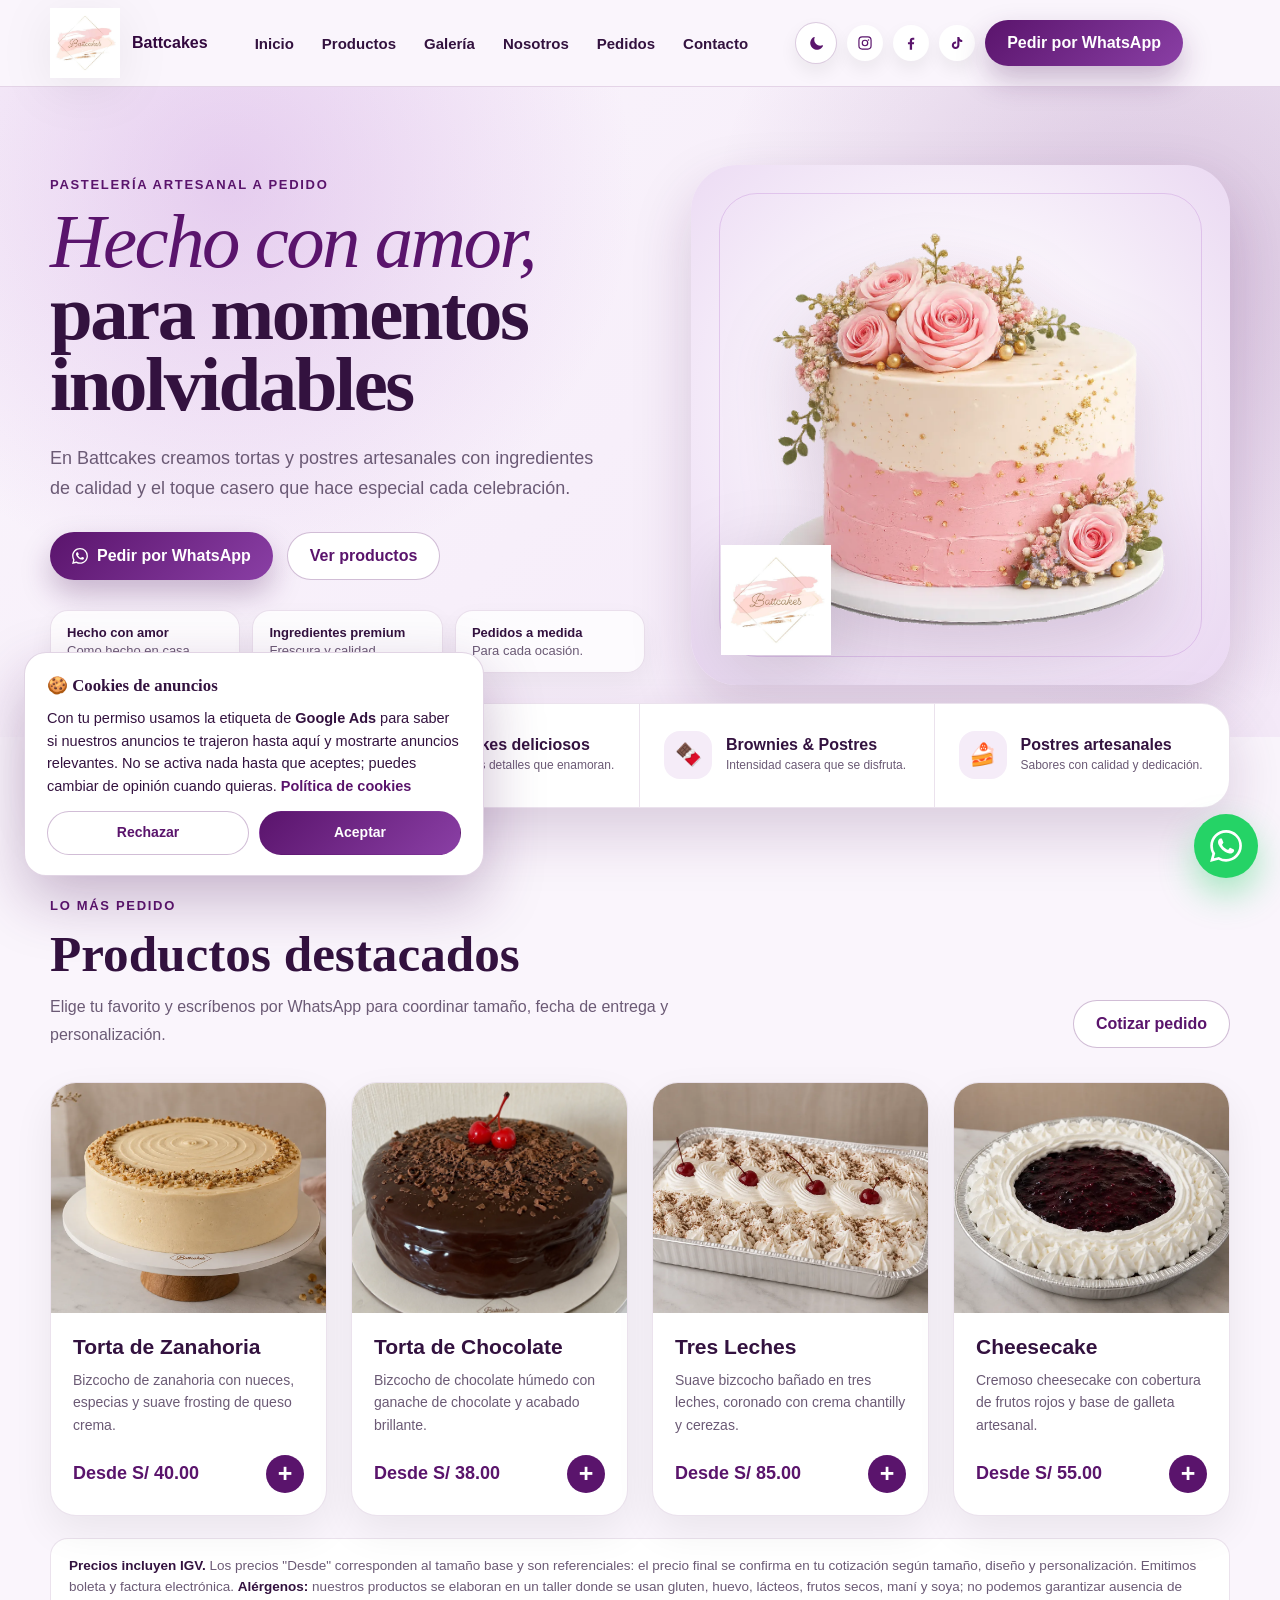
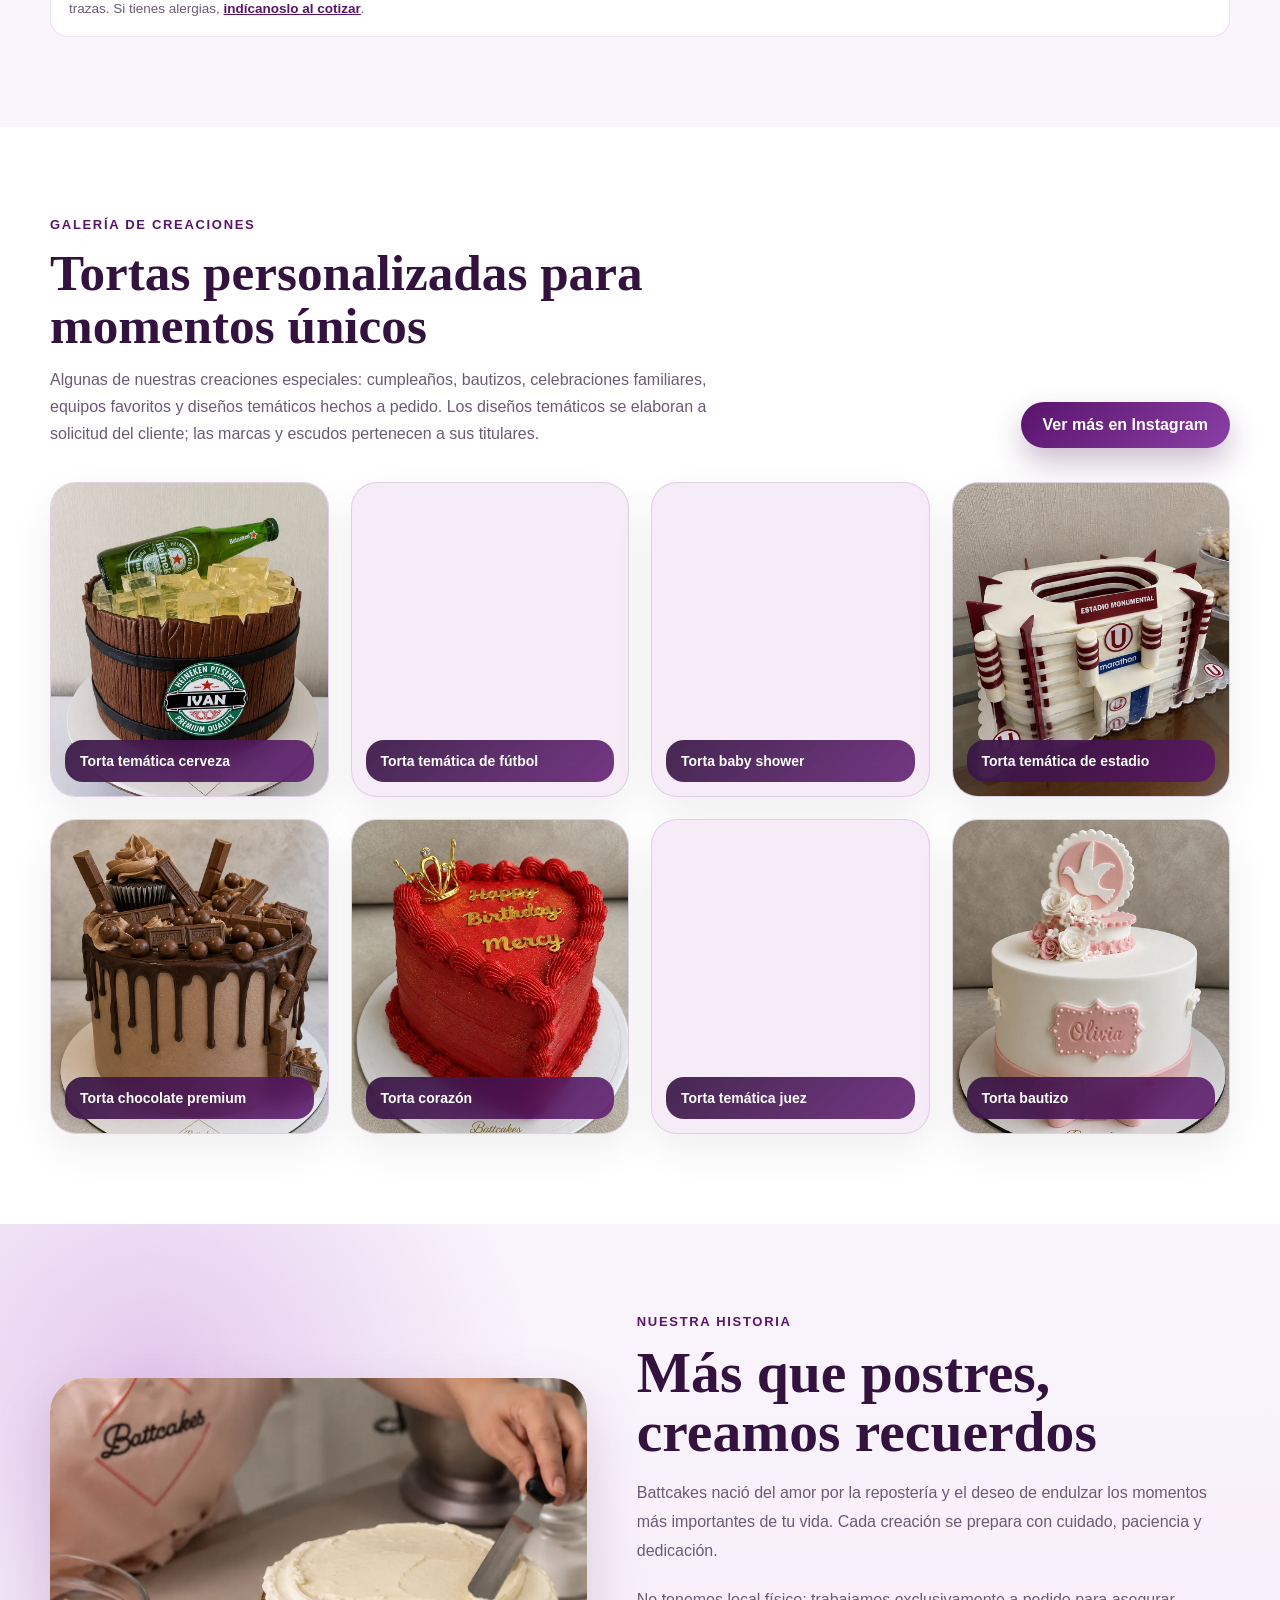
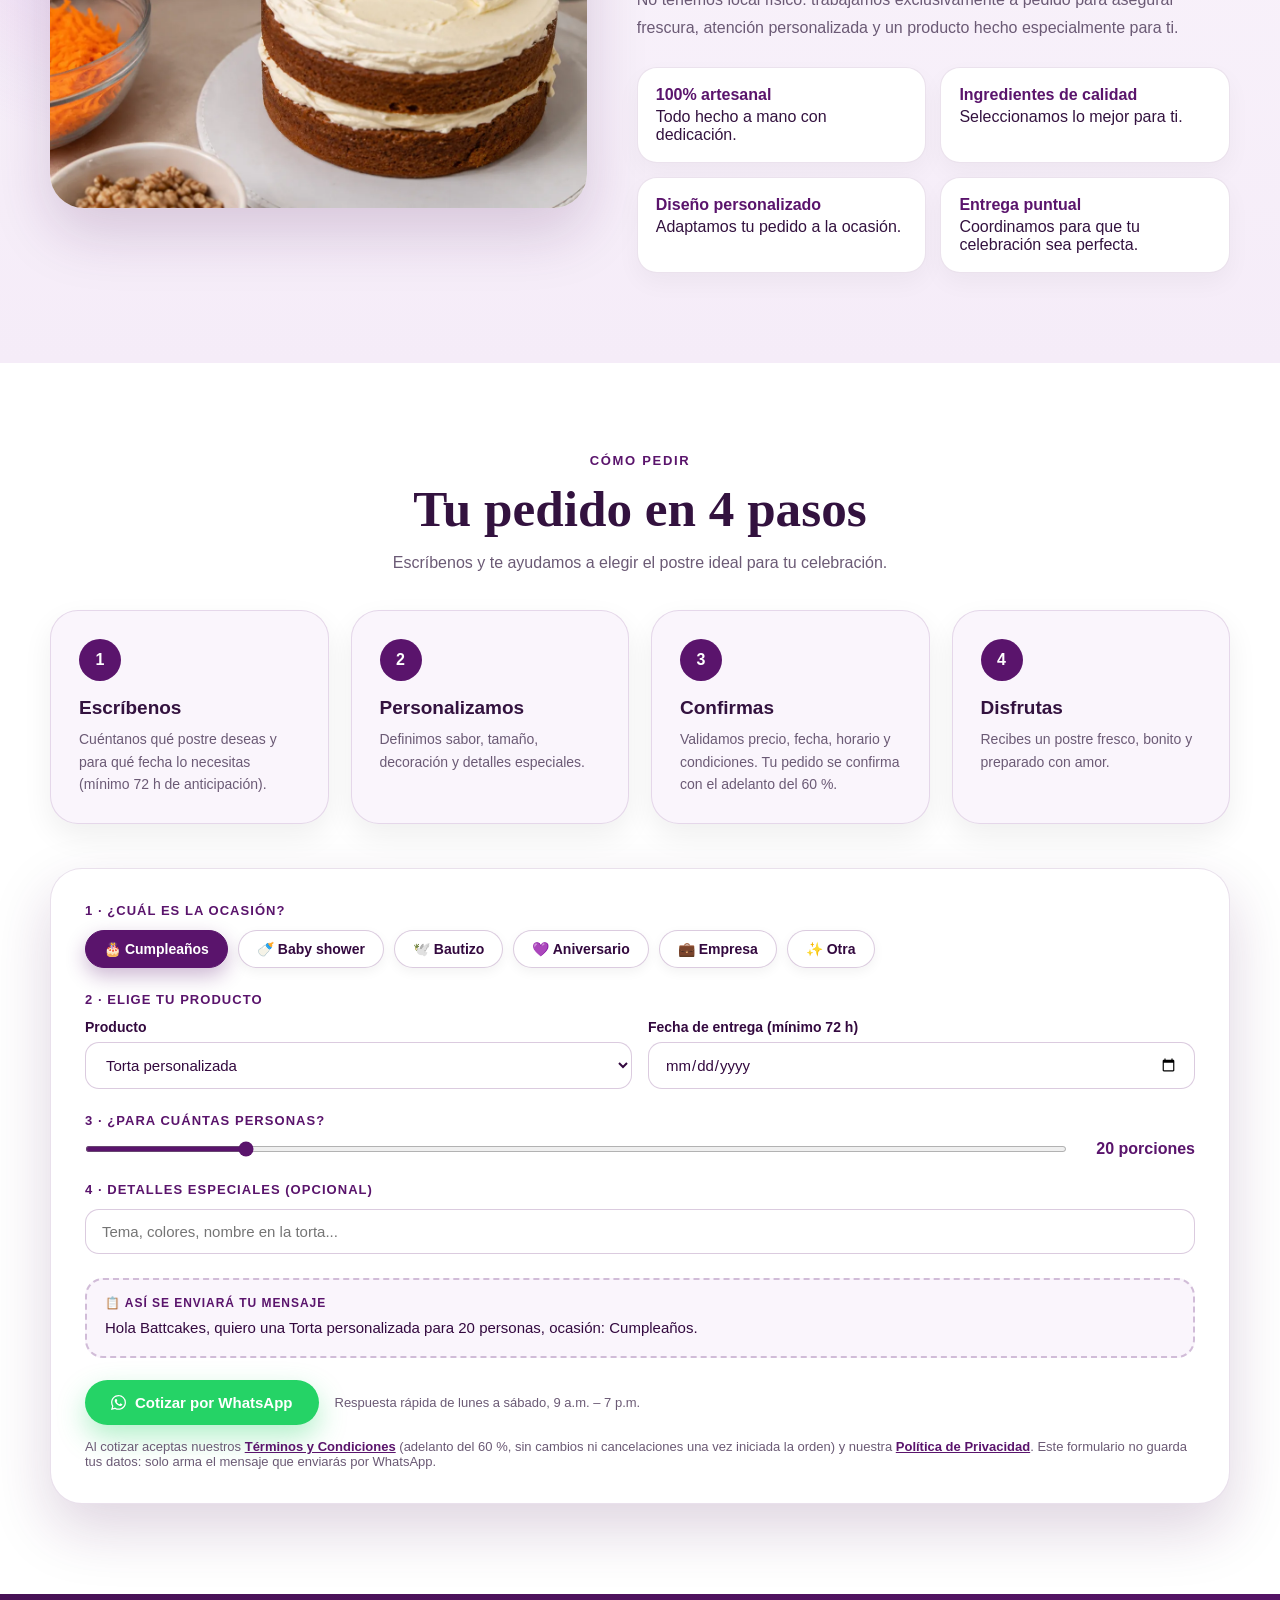
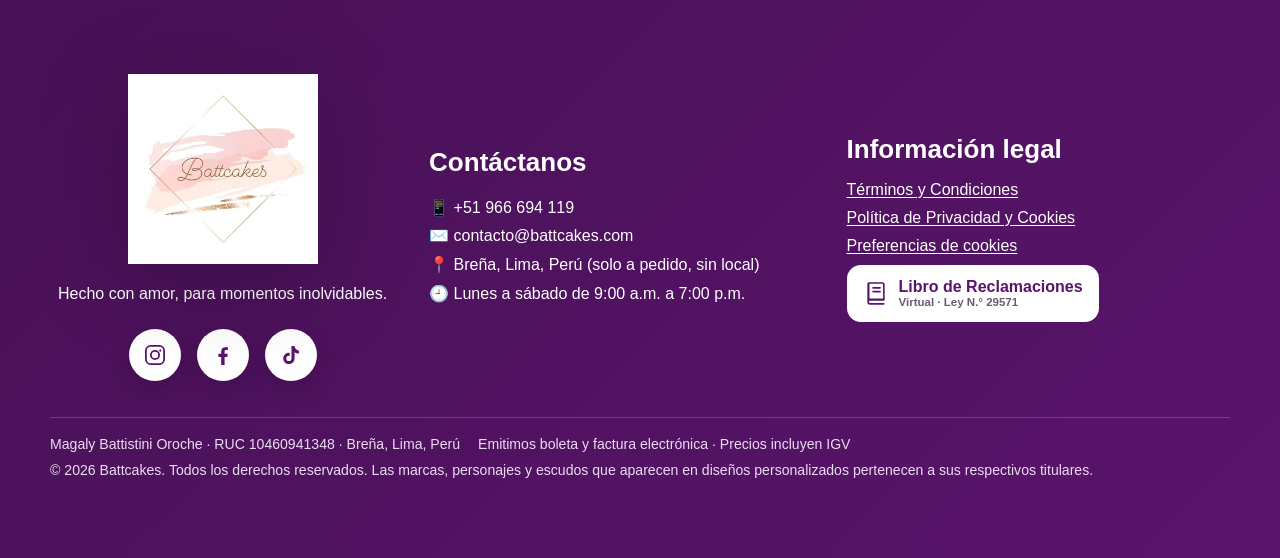
==== index.html @ 62eac0c8 "Páginas legales, libro de reclamaciones y cookies" ====
<!DOCTYPE html>
<html lang="es-PE">
<head>
<meta charset="UTF-8">
<meta name="viewport" content="width=device-width, initial-scale=1.0">
<title>Battcakes | Pastelería artesanal a pedido en Lima</title>
<meta name="description" content="Battcakes: tortas, cupcakes, brownies y postres artesanales hechos a pedido en Lima, Perú. Pide por WhatsApp y personaliza tu torta.">
<link rel="canonical" href="https://battcakes.com/">
<meta name="theme-color" content="#5A146C">

<!-- Favicon -->
<link rel="icon" type="image/png" sizes="32x32" href="img/favicon-32.png">
<link rel="icon" type="image/png" sizes="192x192" href="img/favicon-192.png">
<link rel="apple-touch-icon" href="img/apple-touch-icon.png">

<!-- Open Graph (WhatsApp, Facebook, Instagram) -->
<meta property="og:type" content="website">
<meta property="og:site_name" content="Battcakes">
<meta property="og:title" content="Battcakes | Pastelería artesanal a pedido en Lima">
<meta property="og:description" content="Tortas, cupcakes, brownies y postres artesanales hechos a pedido. Escríbenos por WhatsApp y personaliza tu pedido.">
<meta property="og:image" content="https://battcakes.com/img/torta-battcakes.webp">
<meta property="og:url" content="https://battcakes.com/">
<meta property="og:locale" content="es_PE">
<meta name="twitter:card" content="summary_large_image">

<!-- Datos estructurados: negocio local -->
<script type="application/ld+json">
{
  "@context": "https://schema.org",
  "@type": "Bakery",
  "name": "Battcakes",
  "description": "Pastelería artesanal a pedido: tortas, cupcakes, brownies y postres en Lima, Perú.",
  "url": "https://battcakes.com",
  "logo": "https://battcakes.com/img/battcakes-logo.webp",
  "image": "https://battcakes.com/img/torta-battcakes.webp",
  "telephone": "+51966694119",
  "email": "contacto@battcakes.com",
  "legalName": "Magaly Battistini Oroche",
  "taxID": "10460941348",
  "priceRange": "$$",
  "currenciesAccepted": "PEN",
  "address": {
    "@type": "PostalAddress",
    "addressLocality": "Breña",
    "addressRegion": "Lima",
    "addressCountry": "PE"
  },
  "openingHoursSpecification": {
    "@type": "OpeningHoursSpecification",
    "dayOfWeek": ["Monday","Tuesday","Wednesday","Thursday","Friday","Saturday"],
    "opens": "09:00",
    "closes": "19:00"
  },
  "sameAs": [
    "https://www.instagram.com/battcakes/",
    "https://www.facebook.com/profile.php?id=100057123112930",
    "https://www.tiktok.com/@battcakes"
  ]
}
</script>

<link rel="preload" as="image" href="img/torta-battcakes.webp">
<style>
*{margin:0;padding:0;box-sizing:border-box}
html{scroll-behavior:smooth;scroll-padding-top:105px}
body{font-family:"Segoe UI",Arial,sans-serif;background:#FAF5FC;color:#33123F;overflow-x:hidden}
:root{--pink:#5A146C;--pink-dark:#471155;--soft:#F5ECF8;--brown:#33093F;--shadow:0 25px 60px rgba(71,17,85,.18);--lavender:#BC7CD4;--cream:#FAF5FC}
a{text-decoration:none;color:inherit}img{max-width:100%;display:block}
.container{width:min(1180px,calc(100% - 40px));margin:auto}section{padding:90px 0}
.site-header{position:sticky;top:0;z-index:999;background:rgba(250,245,252,.92);backdrop-filter:blur(18px);border-bottom:1px solid rgba(90,20,108,.14)}
.nav{min-height:86px;display:flex;align-items:center;justify-content:space-between;gap:24px}
.brand{display:flex;align-items:center;gap:12px;font-weight:800;color:var(--brown)}.brand img{width:70px;height:70px;object-fit:contain;background:transparent;filter:drop-shadow(0 10px 25px #0001)}
.menu{display:flex;align-items:center;gap:28px;font-weight:700;font-size:15px}.menu a:hover{color:var(--pink)}
.nav-actions{display:flex;align-items:center;gap:10px}.social-mini{width:36px;height:36px;display:grid;place-items:center;border-radius:50%;background:#fff;color:var(--pink);box-shadow:0 8px 18px #0001;transition:.25s}.social-mini:hover{background:var(--pink);color:#fff;transform:translateY(-3px)}
.btn{display:inline-flex;align-items:center;justify-content:center;gap:9px;padding:14px 22px;border-radius:999px;font-weight:800;border:0;cursor:pointer;transition:.28s;white-space:nowrap}
.btn-primary{background:linear-gradient(135deg,#5A146C,#8A3FA5);color:white;box-shadow:0 14px 30px rgba(71,17,85,.28)}.btn-primary:hover{background:linear-gradient(135deg,#471155,#5A146C);transform:translateY(-3px)}.btn-outline{border:1px solid rgba(90,20,108,.28);color:var(--pink);background:white}.btn-outline:hover{background:var(--pink);color:white;transform:translateY(-3px)}
.hero{padding:78px 0 52px;background:radial-gradient(circle at 18% 15%,rgba(188,124,212,.32),transparent 34%),radial-gradient(circle at 90% 28%,rgba(90,20,108,.20),transparent 36%),linear-gradient(135deg,#FAF5FC 0%,#F4E9F8 100%)}
.hero-grid{display:grid;grid-template-columns:1.05fr .95fr;align-items:center;gap:46px}.eyebrow{color:var(--pink);font-weight:900;letter-spacing:.13em;text-transform:uppercase;font-size:13px;margin-bottom:14px}
.hero h1{font-size:clamp(44px,6vw,82px);line-height:.93;letter-spacing:-2.5px;color:#33123F;margin-bottom:22px;font-family:Georgia,serif}.hero h1 span{color:var(--pink);font-style:italic;font-weight:500}
.hero p{font-size:18px;line-height:1.7;color:#6B5A75;max-width:560px;margin-bottom:28px}.hero-buttons{display:flex;gap:14px;flex-wrap:wrap;margin-bottom:30px}
.hero-badges{display:grid;grid-template-columns:repeat(3,1fr);gap:12px;max-width:600px}.badge{background:#ffffffc7;padding:14px 16px;border-radius:18px;border:1px solid rgba(90,20,108,.12);box-shadow:0 10px 25px #0000000d;font-size:13px;color:#6B5A75}.badge strong{display:block;color:#33123F;margin-bottom:3px}
.hero-card{position:relative;min-height:520px;border-radius:46px;background:radial-gradient(circle at 50% 46%,rgba(255,255,255,.98) 0%,rgba(250,245,252,.96) 42%,rgba(233,214,242,.92) 100%);box-shadow:var(--shadow);overflow:hidden;display:flex;align-items:center;justify-content:center}.hero-card:before{content:"";position:absolute;inset:28px;border-radius:38px;border:1px solid rgba(188,124,212,.32)}.hero-card:after{content:"";position:absolute;width:72%;height:72%;border-radius:50%;background:radial-gradient(circle,rgba(255,255,255,.9),rgba(250,240,250,.42) 58%,transparent 72%);z-index:1}
.hero-cake{width:82%;max-height:455px;object-fit:contain;position:relative;z-index:2;filter:drop-shadow(0 30px 35px rgba(71,17,85,.18));animation:floatCake 4.5s ease-in-out infinite}@keyframes floatCake{0%,100%{transform:translateY(0)}50%{transform:translateY(-12px)}}
.floating-logo{position:absolute;left:30px;bottom:30px;width:110px;height:110px;background:transparent;filter:drop-shadow(0 18px 38px #0002);z-index:3}
.category-strip{margin-top:-34px;position:relative;z-index:5}.category-box{background:#fff;border-radius:28px;box-shadow:var(--shadow);display:grid;grid-template-columns:repeat(4,1fr);overflow:hidden;border:1px solid rgba(90,20,108,.12)}.category-item{padding:24px;display:flex;gap:14px;align-items:center;border-right:1px solid rgba(90,20,108,.12)}.category-item:last-child{border-right:0}.icon{width:48px;height:48px;border-radius:16px;display:grid;place-items:center;background:var(--soft);color:var(--pink);font-size:22px;flex:0 0 auto}.category-item h3{font-size:16px;margin-bottom:3px}.category-item p{font-size:12px;color:#6B5A75;line-height:1.4}
.section-head{display:flex;justify-content:space-between;align-items:end;gap:30px;margin-bottom:34px}.section-title{max-width:670px}.section-title h2{font-family:Georgia,serif;font-size:clamp(34px,4vw,54px);line-height:1.05;color:#33123F;margin-top:8px}.section-title p{color:#6B5A75;line-height:1.7;margin-top:13px}
.product-grid{display:grid;grid-template-columns:repeat(4,1fr);gap:24px}.product-card{background:#fff;border-radius:26px;overflow:hidden;border:1px solid rgba(90,20,108,.12);box-shadow:0 16px 40px #0001;transition:.35s}.product-card:hover{transform:translateY(-8px);box-shadow:0 26px 55px rgba(71,17,85,.16)}.product-img{height:230px;overflow:hidden;background:#F1E3F6}.product-img img{width:100%;height:100%;object-fit:cover;transition:.45s}.product-card:hover .product-img img{transform:scale(1.08)}.product-body{padding:22px}.product-body h3{font-size:21px;margin-bottom:10px}.product-body p{color:#6B5A75;line-height:1.6;font-size:14px;min-height:68px}.price-row{margin-top:18px;display:flex;align-items:center;justify-content:space-between}.price{color:var(--pink);font-size:18px;font-weight:900}.add{cursor:pointer;transition:.25s}.add:hover{transform:scale(1.12)}.add{width:38px;height:38px;border-radius:50%;background:var(--pink);color:white;display:grid;place-items:center;font-size:25px;font-weight:700}
.creations{background:#fff}.creations-grid{display:grid;grid-template-columns:repeat(4,1fr);gap:22px;margin-top:34px}.creation-card{position:relative;height:315px;border-radius:26px;overflow:hidden;background:#F5ECF8;box-shadow:0 16px 40px #0001;border:1px solid rgba(90,20,108,.13);transition:.35s}.creation-card:hover{transform:translateY(-8px);box-shadow:0 28px 58px rgba(71,17,85,.18)}.creation-card img{width:100%;height:100%;object-fit:cover;transition:.5s}.creation-card:hover img{transform:scale(1.08)}.creation-caption{position:absolute;left:14px;right:14px;bottom:14px;padding:13px 15px;border-radius:18px;color:#fff;font-weight:900;background:linear-gradient(135deg,rgba(51,18,63,.90),rgba(90,20,108,.84));backdrop-filter:blur(10px);font-size:14px}
.story{background:radial-gradient(circle at 12% 20%,rgba(188,124,212,.35),transparent 30%),linear-gradient(180deg,#FAF5FC,#F5ECF8)}.story-grid{display:grid;grid-template-columns:.95fr 1.05fr;gap:50px;align-items:center}.story-photo{border-radius:34px;overflow:hidden;box-shadow:var(--shadow);min-height:430px;background:#fff}.story-photo img{width:100%;height:100%;min-height:430px;object-fit:cover;transition:.5s}.story-photo:hover img{transform:scale(1.04)}.story-content h2{font-family:Georgia,serif;font-size:clamp(38px,4.5vw,58px);line-height:1.03;margin-bottom:18px}.story-content p{color:#6B5A75;line-height:1.8;margin-bottom:20px}.features{display:grid;grid-template-columns:repeat(2,1fr);gap:14px;margin-top:24px}.feature{background:#fff;border-radius:20px;padding:18px;border:1px solid rgba(90,20,108,.12);box-shadow:0 10px 25px #0000000a}.feature strong{color:var(--pink);display:block;margin-bottom:4px}
.orders{background:#fff}.steps{display:grid;grid-template-columns:repeat(4,1fr);gap:22px}.step{padding:28px;border-radius:28px;background:#FAF5FC;border:1px solid rgba(90,20,108,.13);box-shadow:0 12px 30px #0001}.step-number{width:42px;height:42px;border-radius:50%;background:var(--pink);color:#fff;display:grid;place-items:center;font-weight:900;margin-bottom:16px}.step h3{margin-bottom:9px;font-size:19px}.step p{color:#6B5A75;line-height:1.6;font-size:14px}
.order-form-wrap{margin-top:44px;background:#fff;border:1px solid rgba(90,20,108,.13);border-radius:32px;padding:34px;box-shadow:var(--shadow)}.of-step{margin-bottom:24px}.of-step-title{font-size:13px;font-weight:800;letter-spacing:.08em;text-transform:uppercase;color:var(--pink);margin-bottom:12px}.of-chips{display:flex;flex-wrap:wrap;gap:10px}.of-chip{padding:10px 18px;border-radius:999px;border:1px solid rgba(90,20,108,.22);background:#fff;font:inherit;font-size:14px;font-weight:600;color:var(--brown);cursor:pointer;transition:.2s;box-shadow:0 4px 12px #0000000d}.of-chip:hover{border-color:var(--pink)}.of-chip.active{background:var(--pink);border-color:var(--pink);color:#fff;box-shadow:0 8px 20px rgba(90,20,108,.3)}.of-row{display:grid;grid-template-columns:1fr 1fr;gap:16px}.order-field{display:flex;flex-direction:column;gap:7px}.order-field label{font-weight:700;font-size:14px;color:var(--brown)}.order-field input,.order-field select{padding:13px 16px;border-radius:14px;border:1px solid rgba(90,20,108,.22);background:#fff;font:inherit;font-size:15px;color:var(--brown);outline:none;transition:.2s}.order-field input:focus,.order-field select:focus{border-color:var(--pink);box-shadow:0 0 0 3px rgba(90,20,108,.12)}.of-slider-row{display:flex;align-items:center;gap:18px}.of-slider-row input[type=range]{flex:1;accent-color:var(--pink);height:6px}.of-porciones{font-weight:800;color:var(--pink);white-space:nowrap;min-width:110px;text-align:right}.of-preview{border:2px dashed rgba(90,20,108,.25);border-radius:18px;padding:16px 18px;background:#FAF5FC;margin-bottom:22px}.of-preview-title{font-size:12px;font-weight:800;letter-spacing:.08em;text-transform:uppercase;color:var(--pink);margin-bottom:6px}.of-preview p{color:var(--brown);font-size:15px;line-height:1.6}.of-send{display:flex;align-items:center;gap:16px;flex-wrap:wrap}.btn-wsp{display:inline-flex;align-items:center;gap:9px;padding:14px 26px;border-radius:999px;border:0;background:#25d366;color:#fff;font:inherit;font-weight:800;font-size:15px;cursor:pointer;box-shadow:0 12px 28px rgba(37,211,102,.35);transition:.25s}.btn-wsp:hover{transform:translateY(-2px);background:#1fb857}.of-note{color:#6B5A75;font-size:13px}
.contact{background:linear-gradient(135deg,#471155,#5A146C);color:white;padding:80px 0}.contact-grid{display:grid;grid-template-columns:.9fr 1fr 1fr;gap:34px;align-items:center}.contact-logo{text-align:center}.footer-logo{width:190px;height:190px;object-fit:contain;background:transparent;margin:0 auto 16px;filter:drop-shadow(0 20px 45px #0003)}.contact h3{font-size:26px;margin-bottom:16px}.contact p{line-height:1.8}.social-icons{display:flex;gap:16px;margin-top:20px;flex-wrap:wrap}.social-icons a{width:52px;height:52px;border-radius:50%;background:#fff;color:var(--pink);display:grid;place-items:center;font-size:24px;box-shadow:0 10px 25px #0002;transition:.3s}.social-icons a:hover{transform:translateY(-5px) scale(1.05);background:#33123F;color:white}
.whatsapp-float{position:fixed;right:22px;bottom:22px;z-index:1000;width:64px;height:64px;border-radius:50%;background:#25d366;color:#fff;display:grid;place-items:center;font-size:32px;box-shadow:0 16px 35px rgba(37,211,102,.4);transition:.28s}.whatsapp-float:hover{transform:translateY(-5px) scale(1.05)}.mobile-toggle{display:none;width:44px;height:44px;border-radius:14px;border:0;background:white;color:var(--pink);font-size:22px;box-shadow:0 8px 18px #0001}
@media(max-width:1024px){.nav{height:auto;min-height:86px;flex-wrap:wrap;padding:12px 0}.menu{order:3;width:100%;justify-content:center;gap:22px;padding-bottom:8px}.hero-grid,.story-grid,.contact-grid{grid-template-columns:1fr}.product-grid,.category-box,.steps,.creations-grid{grid-template-columns:repeat(2,1fr)}}
@media(max-width:720px){html{scroll-padding-top:80px}.container{width:min(100% - 26px,1180px)}.mobile-toggle{display:grid;place-items:center}.nav-actions{display:none}.menu{display:none;flex-direction:column;align-items:stretch;background:#fff;padding:18px;border-radius:22px;box-shadow:0 18px 45px #0002}.menu.active{display:flex}.menu a{padding:12px;border-radius:14px;background:#FAF5FC;text-align:center}.hero{padding-top:46px}.hero h1{font-size:48px}.hero-badges,.product-grid,.category-box,.steps,.features,.creations-grid{grid-template-columns:1fr}.of-row{grid-template-columns:1fr}.order-form-wrap{padding:22px}.of-slider-row{flex-wrap:wrap}.of-porciones{min-width:0}.category-item{border-right:0;border-bottom:1px solid rgba(90,20,108,.12)}.hero-card{min-height:390px;border-radius:32px}.floating-logo{width:88px;height:88px}.section-head{display:block}.product-img{height:260px}.creation-card{height:390px}.contact{text-align:center}.social-icons{justify-content:center}}

/* ===== Dark Mode Premium Battcakes ===== */
body{transition:background .3s ease,color .3s ease}.site-header,.hero,.hero-card,.badge,.category-box,.product-card,.creation-card,.story,.step,.feature,.menu,.btn,.social-mini,.icon{transition:background .3s ease,color .3s ease,border-color .3s ease,box-shadow .3s ease,transform .28s ease}.theme-toggle{width:42px;height:42px;border-radius:999px;border:1px solid rgba(90,20,108,.22);background:#fff;color:#5A146C;display:grid;place-items:center;font-size:17px;cursor:pointer;box-shadow:0 8px 18px #0001;transition:.25s}.theme-toggle:hover{background:#5A146C;color:#fff;transform:translateY(-3px)}.theme-toggle-mobile{display:none}
html[data-theme="dark"]{color-scheme:dark}html[data-theme="dark"] body{background:#190823;color:#F8F2FB}html[data-theme="dark"] .site-header{background:rgba(25,8,35,.92);border-bottom:1px solid rgba(188,124,212,.18)}html[data-theme="dark"] .brand{color:#F8F2FB}html[data-theme="dark"] .brand img{background:transparent;filter:drop-shadow(0 12px 28px rgba(0,0,0,.35))}html[data-theme="dark"] .menu a:hover{color:#DCB4EF}html[data-theme="dark"] .social-mini,html[data-theme="dark"] .theme-toggle{background:#301240;color:#DCB4EF;border-color:rgba(188,124,212,.22);box-shadow:0 10px 24px rgba(0,0,0,.28)}html[data-theme="dark"] .social-mini:hover,html[data-theme="dark"] .theme-toggle:hover{background:#BC7CD4;color:#190823}html[data-theme="dark"] .btn-primary{background:linear-gradient(135deg,#8A3FA5,#DCB4EF);color:#190823;box-shadow:0 16px 35px rgba(220,180,239,.22)}html[data-theme="dark"] .btn-primary:hover{background:linear-gradient(135deg,#BC7CD4,#EFD6FB);color:#190823}html[data-theme="dark"] .btn-outline{background:#280E33;color:#DCB4EF;border-color:rgba(188,124,212,.32)}html[data-theme="dark"] .btn-outline:hover{background:#BC7CD4;color:#190823}html[data-theme="dark"] .hero{background:radial-gradient(circle at 18% 15%,rgba(188,124,212,.22),transparent 34%),radial-gradient(circle at 90% 28%,rgba(220,180,239,.14),transparent 36%),linear-gradient(135deg,#190823 0%,#280E33 100%)}html[data-theme="dark"] .eyebrow,html[data-theme="dark"] .price,html[data-theme="dark"] .feature strong{color:#DCB4EF}html[data-theme="dark"] .hero h1,html[data-theme="dark"] .section-title h2,html[data-theme="dark"] .story-content h2,html[data-theme="dark"] h1,html[data-theme="dark"] h2,html[data-theme="dark"] h3{color:#F8F2FB}html[data-theme="dark"] .hero h1 span{color:#DCB4EF}html[data-theme="dark"] .hero p,html[data-theme="dark"] .section-title p,html[data-theme="dark"] .story-content p,html[data-theme="dark"] .product-body p,html[data-theme="dark"] .category-item p,html[data-theme="dark"] .step p,html[data-theme="dark"] .badge{color:#CFBBDA}html[data-theme="dark"] .badge,html[data-theme="dark"] .category-box,html[data-theme="dark"] .product-card,html[data-theme="dark"] .feature{background:rgba(48,18,64,.88);border-color:rgba(188,124,212,.18);box-shadow:0 18px 44px rgba(0,0,0,.26)}html[data-theme="dark"] .badge strong{color:#F8F2FB}html[data-theme="dark"] .hero-card{background:radial-gradient(circle at 50% 46%,rgba(62,20,79,.98) 0%,rgba(40,14,51,.96) 44%,rgba(25,8,35,.98) 100%);box-shadow:0 25px 70px rgba(0,0,0,.45)}html[data-theme="dark"] .hero-card:before{border-color:rgba(220,180,239,.22)}html[data-theme="dark"] .hero-card:after{background:radial-gradient(circle,rgba(220,180,239,.16),rgba(188,124,212,.08) 58%,transparent 72%)}html[data-theme="dark"] .icon{background:#280E33;color:#DCB4EF}html[data-theme="dark"] .product-img,html[data-theme="dark"] .creation-card{background:#280E33}html[data-theme="dark"] .creations,html[data-theme="dark"] .orders{background:#190823}html[data-theme="dark"] .story{background:radial-gradient(circle at 12% 20%,rgba(188,124,212,.20),transparent 30%),linear-gradient(180deg,#190823,#280E33)}html[data-theme="dark"] .story-photo{background:#280E33;box-shadow:0 25px 70px rgba(0,0,0,.45)}html[data-theme="dark"] .step{background:#280E33;border-color:rgba(188,124,212,.18);box-shadow:0 16px 38px rgba(0,0,0,.25)}html[data-theme="dark"] .order-form-wrap{background:#280E33;border-color:rgba(188,124,212,.18)}html[data-theme="dark"] .of-step-title,html[data-theme="dark"] .of-preview-title,html[data-theme="dark"] .of-porciones{color:#DCB4EF}html[data-theme="dark"] .order-field label,html[data-theme="dark"] .of-preview p{color:#CFBBDA}html[data-theme="dark"] .order-field input,html[data-theme="dark"] .order-field select{background:#190823;border-color:rgba(188,124,212,.28);color:#F8F2FB}html[data-theme="dark"] .of-chip{background:#190823;border-color:rgba(188,124,212,.28);color:#CFBBDA}html[data-theme="dark"] .of-chip.active{background:#BC7CD4;border-color:#BC7CD4;color:#190823}html[data-theme="dark"] .of-preview{background:#190823;border-color:rgba(188,124,212,.3)}html[data-theme="dark"] .of-note{color:#CFBBDA}html[data-theme="dark"] .step-number,html[data-theme="dark"] .add{background:#BC7CD4;color:#190823}html[data-theme="dark"] .contact{background:linear-gradient(135deg,#190823,#471155)}html[data-theme="dark"] .footer-logo{background:transparent;filter:drop-shadow(0 20px 45px rgba(0,0,0,.42))}html[data-theme="dark"] .social-icons a{background:#301240;color:#DCB4EF}html[data-theme="dark"] .social-icons a:hover{background:#DCB4EF;color:#190823}
@media(max-width:720px){.theme-toggle-mobile{display:grid}.nav-actions .theme-toggle{display:none}html[data-theme="dark"] .menu{background:#280E33}html[data-theme="dark"] .menu a{background:#301240;color:#F8F2FB}.mobile-toggle-wrap{display:flex;gap:8px;align-items:center}.mobile-toggle{margin-left:0}html[data-theme="dark"] .mobile-toggle{background:#301240;color:#DCB4EF}}

/* ===== Íconos SVG (reemplazan Font Awesome) y bloque legal ===== */
.fa-svg{width:1em;height:1em;fill:currentColor;vertical-align:-.125em;display:inline-block}
.theme-toggle .icon-sun{display:none}html[data-theme="dark"] .theme-toggle .icon-sun{display:inline-block}html[data-theme="dark"] .theme-toggle .icon-moon{display:none}
.legal-note{margin-top:22px;padding:16px 18px;border-radius:18px;background:#fff;border:1px solid rgba(90,20,108,.12);color:#6B5A75;font-size:13.5px;line-height:1.6}.legal-note strong{color:#33123F}.legal-note a{color:var(--pink);font-weight:700;text-decoration:underline}
html[data-theme="dark"] .legal-note{background:rgba(48,18,64,.88);border-color:rgba(188,124,212,.18);color:#CFBBDA}html[data-theme="dark"] .legal-note strong{color:#F8F2FB}html[data-theme="dark"] .legal-note a{color:#DCB4EF}
.of-note a{color:var(--pink);font-weight:700;text-decoration:underline}html[data-theme="dark"] .of-note a{color:#DCB4EF}
.contact-legal ul{list-style:none;display:grid;gap:10px}.contact-legal a{text-decoration:underline;text-underline-offset:.15em}
.footer-libro{display:inline-flex;align-items:center;gap:10px;background:#fff;color:#5A146C;border-radius:14px;padding:10px 14px;font-weight:800;text-decoration:none!important;max-width:100%;border:2px solid #fff;line-height:1.2}.footer-libro:hover{background:#F5ECF8}.footer-libro .fa-svg{width:26px;height:26px}.footer-libro small{display:block;font-weight:600;font-size:.72rem;color:#6B5A75}
.footer-legal{margin-top:36px;padding-top:18px;border-top:1px solid rgba(255,255,255,.18);display:grid;gap:10px;font-size:.88rem;color:#EBDDF1}.footer-legal .links{display:flex;flex-wrap:wrap;gap:6px 18px}
@media(max-width:720px){.footer-libro{margin:auto}.contact-legal ul{justify-items:center}}
</style>
</head>
<body>
<svg width="0" height="0" style="position:absolute" aria-hidden="true" focusable="false">
  <symbol id="i-wa" viewBox="0 0 24 24"><path d="M17.472 14.382c-.297-.149-1.758-.867-2.03-.967-.273-.099-.471-.148-.67.15-.197.297-.767.966-.94 1.164-.173.199-.347.223-.644.075-.297-.15-1.255-.463-2.39-1.475-.883-.788-1.48-1.761-1.653-2.059-.173-.297-.018-.458.13-.606.134-.133.298-.347.446-.52.149-.174.198-.298.298-.497.099-.198.05-.371-.025-.52-.075-.149-.669-1.612-.916-2.207-.242-.579-.487-.5-.669-.51-.173-.008-.371-.01-.57-.01-.198 0-.52.074-.792.372-.272.297-1.04 1.016-1.04 2.479 0 1.462 1.065 2.875 1.213 3.074.149.198 2.096 3.2 5.077 4.487.709.306 1.262.489 1.694.625.712.227 1.36.195 1.871.118.571-.085 1.758-.719 2.006-1.413.248-.694.248-1.289.173-1.413-.074-.124-.272-.198-.57-.347m-5.421 7.403h-.004a9.87 9.87 0 0 1-5.031-1.378l-.361-.214-3.741.982.998-3.648-.235-.374a9.86 9.86 0 0 1-1.51-5.26c.001-5.45 4.436-9.884 9.888-9.884 2.64 0 5.122 1.03 6.988 2.898a9.825 9.825 0 0 1 2.893 6.994c-.003 5.45-4.437 9.885-9.885 9.885m8.413-18.297A11.815 11.815 0 0 0 12.05 0C5.495 0 .16 5.335.157 11.892c0 2.096.547 4.142 1.588 5.945L.057 24l6.305-1.654a11.882 11.882 0 0 0 5.683 1.448h.005c6.554 0 11.89-5.335 11.893-11.893a11.821 11.821 0 0 0-3.48-8.413Z"/></symbol>
  <symbol id="i-ig" viewBox="0 0 24 24"><path d="M7.75 2h8.5A5.75 5.75 0 0 1 22 7.75v8.5A5.75 5.75 0 0 1 16.25 22h-8.5A5.75 5.75 0 0 1 2 16.25v-8.5A5.75 5.75 0 0 1 7.75 2zm0 1.8A3.95 3.95 0 0 0 3.8 7.75v8.5a3.95 3.95 0 0 0 3.95 3.95h8.5a3.95 3.95 0 0 0 3.95-3.95v-8.5a3.95 3.95 0 0 0-3.95-3.95h-8.5zM12 7a5 5 0 1 1 0 10 5 5 0 0 1 0-10zm0 1.8a3.2 3.2 0 1 0 0 6.4 3.2 3.2 0 0 0 0-6.4zm5.3-2.35a1.15 1.15 0 1 1 0 2.3 1.15 1.15 0 0 1 0-2.3z"/></symbol>
  <symbol id="i-fb" viewBox="0 0 24 24"><path d="M13.6 22v-8.1h2.7l.4-3.2h-3.1V8.7c0-.9.3-1.6 1.6-1.6h1.7V4.3c-.3 0-1.3-.1-2.5-.1-2.5 0-4.2 1.5-4.2 4.3v2.2H7.4v3.2h2.8V22h3.4z"/></symbol>
  <symbol id="i-tt" viewBox="0 0 24 24"><path d="M16.6 5.82a4.28 4.28 0 0 1-1.02-2.82h-3.1v12.4a2.6 2.6 0 1 1-2.6-2.6c.27 0 .53.04.78.12V9.75a5.7 5.7 0 1 0 4.92 5.65V9.3a7.35 7.35 0 0 0 4.3 1.38V7.6a4.3 4.3 0 0 1-3.28-1.78z"/></symbol>
  <symbol id="i-moon" viewBox="0 0 24 24"><path d="M20.3 14.6A8.5 8.5 0 0 1 9.4 3.7a.7.7 0 0 0-.9-.9A9.5 9.5 0 1 0 21.2 15.5a.7.7 0 0 0-.9-.9z"/></symbol>
  <symbol id="i-sun" viewBox="0 0 24 24"><path d="M12 7a5 5 0 1 1 0 10 5 5 0 0 1 0-10zm0-5.5a1 1 0 0 1 1 1V4a1 1 0 1 1-2 0V2.5a1 1 0 0 1 1-1zm0 17.5a1 1 0 0 1 1 1v1.5a1 1 0 1 1-2 0V20a1 1 0 0 1 1-1zm10.5-7a1 1 0 0 1-1 1H20a1 1 0 1 1 0-2h1.5a1 1 0 0 1 1 1zM5 12a1 1 0 0 1-1 1H2.5a1 1 0 1 1 0-2H4a1 1 0 0 1 1 1zm14.4-7.4a1 1 0 0 1 0 1.4l-1.06 1.06a1 1 0 0 1-1.42-1.42L17.99 4.6a1 1 0 0 1 1.41 0zM7.08 16.92a1 1 0 0 1 0 1.42L6.02 19.4a1 1 0 1 1-1.42-1.42l1.06-1.06a1 1 0 0 1 1.42 0zm12.32 2.48a1 1 0 0 1-1.41 0l-1.06-1.06a1 1 0 0 1 1.41-1.42l1.06 1.06a1 1 0 0 1 0 1.42zM7.08 7.08a1 1 0 0 1-1.42 0L4.6 6.02A1 1 0 0 1 6.02 4.6l1.06 1.06a1 1 0 0 1 0 1.42z"/></symbol>
  <symbol id="i-book" viewBox="0 0 24 24"><path d="M4 3.5A1.5 1.5 0 0 1 5.5 2H18a2 2 0 0 1 2 2v14.5a.75.75 0 0 1-.75.75H6.5a1 1 0 0 0 0 2H19.25a.75.75 0 0 1 0 1.5H6.5A2.5 2.5 0 0 1 4 20.25V3.5zm2 .25v13.3c.16-.03.33-.05.5-.05H18.5V4a.5.5 0 0 0-.5-.5H6.25a.25.25 0 0 0-.25.25zM8.5 7.25a.75.75 0 0 1 .75-.75h6.5a.75.75 0 0 1 0 1.5h-6.5a.75.75 0 0 1-.75-.75zm0 3.5a.75.75 0 0 1 .75-.75h6.5a.75.75 0 0 1 0 1.5h-6.5a.75.75 0 0 1-.75-.75z"/></symbol>
  <symbol id="i-bars" viewBox="0 0 24 24"><path d="M3 6.5A1 1 0 0 1 4 5.5h16a1 1 0 1 1 0 2H4a1 1 0 0 1-1-1zm0 5.5a1 1 0 0 1 1-1h16a1 1 0 1 1 0 2H4a1 1 0 0 1-1-1zm1 4.5a1 1 0 1 0 0 2h16a1 1 0 1 0 0-2H4z"/></symbol>
</svg>
<header class="site-header"><div class="container nav">
<a href="#inicio" class="brand"><img src="img/battcakes-logo.webp" alt="Battcakes logo" width="700" height="700"><span>Battcakes</span></a>
<nav class="menu" id="menu"><a href="#inicio">Inicio</a><a href="#productos">Productos</a><a href="#galeria">Galería</a><a href="#nosotros">Nosotros</a><a href="#pedidos">Pedidos</a><a href="#contacto">Contacto</a></nav>
<div class="nav-actions"><button class="theme-toggle" type="button" aria-label="Cambiar modo oscuro" title="Cambiar modo"><svg class="fa-svg icon-moon" aria-hidden="true" focusable="false"><use href="#i-moon"/></svg><svg class="fa-svg icon-sun" aria-hidden="true" focusable="false"><use href="#i-sun"/></svg></button><a class="social-mini" href="https://www.instagram.com/battcakes/" target="_blank" rel="noopener noreferrer" aria-label="Instagram de Battcakes"><svg class="fa-svg" aria-hidden="true" focusable="false"><use href="#i-ig"/></svg></a><a class="social-mini" href="https://www.facebook.com/profile.php?id=100057123112930" target="_blank" rel="noopener noreferrer" aria-label="Facebook de Battcakes"><svg class="fa-svg" aria-hidden="true" focusable="false"><use href="#i-fb"/></svg></a><a class="social-mini" href="https://www.tiktok.com/@battcakes" target="_blank" rel="noopener noreferrer" aria-label="TikTok de Battcakes"><svg class="fa-svg" aria-hidden="true" focusable="false"><use href="#i-tt"/></svg></a><a class="btn btn-primary" href="https://wa.me/51966694119?text=Hola%20Battcakes%2C%20quiero%20hacer%20un%20pedido" target="_blank" rel="noopener noreferrer">Pedir por WhatsApp</a></div>
<div class="mobile-toggle-wrap"><button class="theme-toggle theme-toggle-mobile" type="button" aria-label="Cambiar modo oscuro" title="Cambiar modo"><svg class="fa-svg icon-moon" aria-hidden="true" focusable="false"><use href="#i-moon"/></svg><svg class="fa-svg icon-sun" aria-hidden="true" focusable="false"><use href="#i-sun"/></svg></button><button class="mobile-toggle" type="button" aria-label="Abrir menú de navegación" onclick="document.getElementById('menu').classList.toggle('active')"><svg class="fa-svg" aria-hidden="true" focusable="false"><use href="#i-bars"/></svg></button></div>
</div></header>
<main>
<section class="hero" id="inicio"><div class="container hero-grid"><div><div class="eyebrow">Pastelería artesanal a pedido</div><h1><span>Hecho con amor,</span><br>para momentos inolvidables</h1><p>En Battcakes creamos tortas y postres artesanales con ingredientes de calidad y el toque casero que hace especial cada celebración.</p><div class="hero-buttons"><a class="btn btn-primary" href="https://wa.me/51966694119?text=Hola%20Battcakes%2C%20quiero%20cotizar%20un%20pedido" target="_blank" rel="noopener noreferrer"><svg class="fa-svg" aria-hidden="true" focusable="false"><use href="#i-wa"/></svg> Pedir por WhatsApp</a><a class="btn btn-outline" href="#productos">Ver productos</a></div><div class="hero-badges"><div class="badge"><strong>Hecho con amor</strong>Como hecho en casa.</div><div class="badge"><strong>Ingredientes premium</strong>Frescura y calidad.</div><div class="badge"><strong>Pedidos a medida</strong>Para cada ocasión.</div></div></div><div class="hero-card"><img class="hero-cake" src="img/torta-battcakes.webp" alt="Torta Battcakes" width="1024" height="1024" fetchpriority="high"><img class="floating-logo" src="img/battcakes-logo.webp" alt="Battcakes" width="700" height="700"></div></div></section>
<div class="container category-strip"><div class="category-box"><div class="category-item"><div class="icon">🎂</div><div><h3>Tortas personalizadas</h3><p>Diseños dulces para tus celebraciones.</p></div></div><div class="category-item"><div class="icon">🧁</div><div><h3>Cupcakes deliciosos</h3><p>Pequeños detalles que enamoran.</p></div></div><div class="category-item"><div class="icon">🍫</div><div><h3>Brownies &amp; Postres</h3><p>Intensidad casera que se disfruta.</p></div></div><div class="category-item"><div class="icon">🍰</div><div><h3>Postres artesanales</h3><p>Sabores con calidad y dedicación.</p></div></div></div></div>
<section id="productos"><div class="container"><div class="section-head"><div class="section-title"><div class="eyebrow">Lo más pedido</div><h2>Productos destacados</h2><p>Elige tu favorito y escríbenos por WhatsApp para coordinar tamaño, fecha de entrega y personalización.</p></div><a class="btn btn-outline" href="https://wa.me/51966694119?text=Hola%20Battcakes%2C%20quiero%20ver%20el%20cat%C3%A1logo" target="_blank" rel="noopener noreferrer">Cotizar pedido</a></div>
<div class="product-grid">
<article class="product-card"><div class="product-img"><img src="img/torta-de-zanahoria.webp" alt="Torta de Zanahoria" width="1200" height="800" loading="lazy" decoding="async"></div><div class="product-body"><h3>Torta de Zanahoria</h3><p>Bizcocho de zanahoria con nueces, especias y suave frosting de queso crema.</p><div class="price-row"><span class="price">Desde S/ 40.00</span><a class="add" href="https://wa.me/51966694119?text=Hola%20Battcakes%2C%20quiero%20pedir%20una%20Torta%20de%20Zanahoria" target="_blank" rel="noopener noreferrer" aria-label="Pedir Torta de Zanahoria por WhatsApp">+</a></div></div></article>
<article class="product-card"><div class="product-img"><img src="img/torta-de-chocolate.webp" alt="Torta de Chocolate" width="1200" height="1120" loading="lazy" decoding="async"></div><div class="product-body"><h3>Torta de Chocolate</h3><p>Bizcocho de chocolate húmedo con ganache de chocolate y acabado brillante.</p><div class="price-row"><span class="price">Desde S/ 38.00</span><a class="add" href="https://wa.me/51966694119?text=Hola%20Battcakes%2C%20quiero%20pedir%20una%20Torta%20de%20Chocolate" target="_blank" rel="noopener noreferrer" aria-label="Pedir Torta de Chocolate por WhatsApp">+</a></div></div></article>
<article class="product-card"><div class="product-img"><img src="img/tres-leches.webp" alt="Tres Leches" width="1200" height="800" loading="lazy" decoding="async"></div><div class="product-body"><h3>Tres Leches</h3><p>Suave bizcocho bañado en tres leches, coronado con crema chantilly y cerezas.</p><div class="price-row"><span class="price">Desde S/ 85.00</span><a class="add" href="https://wa.me/51966694119?text=Hola%20Battcakes%2C%20quiero%20pedir%20una%20Tres%20Leches" target="_blank" rel="noopener noreferrer" aria-label="Pedir Tres Leches por WhatsApp">+</a></div></div></article>
<article class="product-card"><div class="product-img"><img src="img/cheesecake.webp" alt="Cheesecake" width="1200" height="800" loading="lazy" decoding="async"></div><div class="product-body"><h3>Cheesecake</h3><p>Cremoso cheesecake con cobertura de frutos rojos y base de galleta artesanal.</p><div class="price-row"><span class="price">Desde S/ 55.00</span><a class="add" href="https://wa.me/51966694119?text=Hola%20Battcakes%2C%20quiero%20pedir%20una%20Cheesecake" target="_blank" rel="noopener noreferrer" aria-label="Pedir Cheesecake por WhatsApp">+</a></div></div></article>
</div>
<div class="legal-note"><strong>Precios incluyen IGV.</strong> Los precios "Desde" corresponden al tamaño base y son referenciales: el precio final se confirma en tu cotización según tamaño, diseño y personalización. Emitimos boleta y factura electrónica. <strong>Alérgenos:</strong> nuestros productos se elaboran en un taller donde se usan gluten, huevo, lácteos, frutos secos, maní y soya; no podemos garantizar ausencia de trazas. Si tienes alergias, <a href="/terminos#alergenos">indícanoslo al cotizar</a>.</div>
</div></section>
<section class="creations" id="galeria"><div class="container"><div class="section-head"><div class="section-title"><div class="eyebrow">Galería de creaciones</div><h2>Tortas personalizadas para momentos únicos</h2><p>Algunas de nuestras creaciones especiales: cumpleaños, bautizos, celebraciones familiares, equipos favoritos y diseños temáticos hechos a pedido. Los diseños temáticos se elaboran a solicitud del cliente; las marcas y escudos pertenecen a sus titulares.</p></div><a class="btn btn-primary" href="https://www.instagram.com/battcakes/" target="_blank" rel="noopener noreferrer">Ver más en Instagram</a></div><div class="creations-grid">
<div class="creation-card"><img src="img/torta-tematica-cerveza.webp" alt="Torta temática cerveza" width="960" height="1200" loading="lazy" decoding="async"><div class="creation-caption">Torta temática cerveza</div></div>
<div class="creation-card"><img src="img/torta-alianza-lima.webp" alt="Torta temática de fútbol" width="900" height="1200" loading="lazy" decoding="async"><div class="creation-caption">Torta temática de fútbol</div></div>
<div class="creation-card"><img src="img/torta-baby-shower.webp" alt="Torta baby shower" width="900" height="1200" loading="lazy" decoding="async"><div class="creation-caption">Torta baby shower</div></div>
<div class="creation-card"><img src="img/torta-estadio-monumental.webp" alt="Torta temática de estadio" width="1080" height="1200" loading="lazy" decoding="async"><div class="creation-caption">Torta temática de estadio</div></div>
<div class="creation-card"><img src="img/torta-chocolate-premium.webp" alt="Torta chocolate premium" width="900" height="1200" loading="lazy" decoding="async"><div class="creation-caption">Torta chocolate premium</div></div>
<div class="creation-card"><img src="img/torta-corazon.webp" alt="Torta corazón" width="900" height="1200" loading="lazy" decoding="async"><div class="creation-caption">Torta corazón</div></div>
<div class="creation-card"><img src="img/torta-tematica-juez.webp" alt="Torta temática juez" width="900" height="1200" loading="lazy" decoding="async"><div class="creation-caption">Torta temática juez</div></div>
<div class="creation-card"><img src="img/torta-bautizo.webp" alt="Torta bautizo" width="900" height="1200" loading="lazy" decoding="async"><div class="creation-caption">Torta bautizo</div></div></div></div></section>
<section class="story" id="nosotros"><div class="container story-grid"><div class="story-photo"><img src="img/proceso-de-preparacion-battcakes.webp" alt="Proceso de preparación Battcakes" width="1200" height="960" loading="lazy" decoding="async"></div><div class="story-content"><div class="eyebrow">Nuestra historia</div><h2>Más que postres, creamos recuerdos</h2><p>Battcakes nació del amor por la repostería y el deseo de endulzar los momentos más importantes de tu vida. Cada creación se prepara con cuidado, paciencia y dedicación.</p><p>No tenemos local físico: trabajamos exclusivamente a pedido para asegurar frescura, atención personalizada y un producto hecho especialmente para ti.</p><div class="features"><div class="feature"><strong>100% artesanal</strong>Todo hecho a mano con dedicación.</div><div class="feature"><strong>Ingredientes de calidad</strong>Seleccionamos lo mejor para ti.</div><div class="feature"><strong>Diseño personalizado</strong>Adaptamos tu pedido a la ocasión.</div><div class="feature"><strong>Entrega puntual</strong>Coordinamos para que tu celebración sea perfecta.</div></div></div></div></section>
<section class="orders" id="pedidos"><div class="container"><div class="section-title" style="text-align:center;margin:auto;margin-bottom:34px;"><div class="eyebrow">Cómo pedir</div><h2>Tu pedido en 4 pasos</h2><p>Escríbenos y te ayudamos a elegir el postre ideal para tu celebración.</p></div><div class="steps"><div class="step"><div class="step-number">1</div><h3>Escríbenos</h3><p>Cuéntanos qué postre deseas y para qué fecha lo necesitas (mínimo 72 h de anticipación).</p></div><div class="step"><div class="step-number">2</div><h3>Personalizamos</h3><p>Definimos sabor, tamaño, decoración y detalles especiales.</p></div><div class="step"><div class="step-number">3</div><h3>Confirmas</h3><p>Validamos precio, fecha, horario y condiciones. Tu pedido se confirma con el adelanto del 60 %.</p></div><div class="step"><div class="step-number">4</div><h3>Disfrutas</h3><p>Recibes un postre fresco, bonito y preparado con amor.</p></div></div>
<div class="order-form-wrap" id="formulario-pedido">
<div class="of-step"><div class="of-step-title">1 · ¿Cuál es la ocasión?</div><div class="of-chips" id="of-ocasiones"><button type="button" class="of-chip active">🎂 Cumpleaños</button><button type="button" class="of-chip">🍼 Baby shower</button><button type="button" class="of-chip">🕊️ Bautizo</button><button type="button" class="of-chip">💜 Aniversario</button><button type="button" class="of-chip">💼 Empresa</button><button type="button" class="of-chip">✨ Otra</button></div></div>
<div class="of-step"><div class="of-step-title">2 · Elige tu producto</div><div class="of-row"><div class="order-field"><label for="of-producto">Producto</label><select id="of-producto" onchange="ofActualizar()"><option>Torta personalizada</option><option>Cupcakes</option><option>Brownies</option><option>Postres artesanales</option><option>Mesa dulce</option></select></div><div class="order-field"><label for="of-fecha">Fecha de entrega (mínimo 72 h)</label><input id="of-fecha" type="date" onchange="ofActualizar()"></div></div></div>
<div class="of-step"><div class="of-step-title">3 · ¿Para cuántas personas?</div><div class="of-slider-row"><input type="range" id="of-porciones" aria-label="Número de porciones" min="5" max="100" step="5" value="20" oninput="ofActualizar()"><span class="of-porciones" id="of-porciones-label">20 porciones</span></div></div>
<div class="of-step"><div class="of-step-title">4 · Detalles especiales (opcional)</div><div class="order-field"><input id="of-detalles" type="text" aria-label="Detalles especiales" placeholder="Tema, colores, nombre en la torta..." oninput="ofActualizar()"></div></div>
<div class="of-preview"><div class="of-preview-title">📋 Así se enviará tu mensaje</div><p id="of-preview-text">Hola Battcakes, quiero una Torta personalizada para 20 personas, ocasión: Cumpleaños.</p></div>
<div class="of-send"><button type="button" class="btn-wsp" onclick="ofEnviar()"><svg class="fa-svg" aria-hidden="true" focusable="false"><use href="#i-wa"/></svg> Cotizar por WhatsApp</button><span class="of-note">Respuesta rápida de lunes a sábado, 9 a.m. – 7 p.m.</span></div>
<p class="of-note" style="margin-top:14px">Al cotizar aceptas nuestros <a href="/terminos">Términos y Condiciones</a> (adelanto del 60 %, sin cambios ni cancelaciones una vez iniciada la orden) y nuestra <a href="/privacidad">Política de Privacidad</a>. Este formulario no guarda tus datos: solo arma el mensaje que enviarás por WhatsApp.</p>
</div>
</div></section>
<script>
(function(){var f=document.getElementById('of-fecha');var d=new Date();d.setDate(d.getDate()+3);var p=function(n){return (n<10?'0':'')+n};f.min=d.getFullYear()+'-'+p(d.getMonth()+1)+'-'+p(d.getDate());
document.querySelectorAll('#of-ocasiones .of-chip').forEach(function(ch){ch.addEventListener('click',function(){document.querySelectorAll('#of-ocasiones .of-chip').forEach(function(c){c.classList.remove('active')});ch.classList.add('active');ofActualizar()})});})();
function ofMensaje(){var oc=document.querySelector('#of-ocasiones .of-chip.active').textContent.replace(/^[^ ]+ /,'');var prod=document.getElementById('of-producto').value;var n=document.getElementById('of-porciones').value;var fecha=document.getElementById('of-fecha').value;var det=document.getElementById('of-detalles').value.trim();var arts={'Torta personalizada':'una','Cupcakes':'','Brownies':'','Postres artesanales':'','Mesa dulce':'una'};var art=arts[prod]!==undefined&&arts[prod]!==''?arts[prod]+' ':'';var msg='Hola Battcakes, quiero '+art+prod+' para '+n+' personas, ocasión: '+oc+'.';if(fecha){var p=fecha.split('-');msg+=' Fecha de entrega: '+p[2]+'/'+p[1]+'/'+p[0]+'.'}if(det)msg+=' Detalles: '+det+'.';return msg}
function ofActualizar(){document.getElementById('of-porciones-label').textContent=document.getElementById('of-porciones').value+' porciones';document.getElementById('of-preview-text').textContent=ofMensaje()}
function ofEnviar(){window.open('https://wa.me/51966694119?text='+encodeURIComponent(ofMensaje()),'_blank','noopener')}
</script>
</main>
<footer class="contact" id="contacto"><div class="container"><div class="contact-grid"><div class="contact-logo"><img src="img/battcakes-logo.webp" alt="Battcakes" class="footer-logo" width="700" height="700" loading="lazy"><p>Hecho con amor, para momentos inolvidables.</p><div class="social-icons" style="justify-content:center"><a href="https://www.instagram.com/battcakes/" target="_blank" rel="noopener noreferrer" aria-label="Instagram de Battcakes"><svg class="fa-svg" aria-hidden="true" focusable="false"><use href="#i-ig"/></svg></a><a href="https://www.facebook.com/profile.php?id=100057123112930" target="_blank" rel="noopener noreferrer" aria-label="Facebook de Battcakes"><svg class="fa-svg" aria-hidden="true" focusable="false"><use href="#i-fb"/></svg></a><a href="https://www.tiktok.com/@battcakes" target="_blank" rel="noopener noreferrer" aria-label="TikTok de Battcakes"><svg class="fa-svg" aria-hidden="true" focusable="false"><use href="#i-tt"/></svg></a></div></div><div><h3>Contáctanos</h3><p>📱 <a href="https://wa.me/51966694119?text=Hola%20Battcakes%2C%20quiero%20hacer%20un%20pedido" target="_blank" rel="noopener noreferrer">+51 966 694 119</a></p><p>✉️ <a href="mailto:contacto@battcakes.com">contacto@battcakes.com</a></p><p>📍 Breña, Lima, Perú (solo a pedido, sin local)</p><p>🕘 Lunes a sábado de 9:00 a.m. a 7:00 p.m.</p></div><div class="contact-legal"><h3>Información legal</h3><ul><li><a href="/terminos">Términos y Condiciones</a></li><li><a href="/privacidad">Política de Privacidad y Cookies</a></li><li><a href="/privacidad#cookies" data-cookies>Preferencias de cookies</a></li><li><a class="footer-libro" href="/libro-de-reclamaciones"><svg class="fa-svg" aria-hidden="true" focusable="false"><use href="#i-book"/></svg><span>Libro de Reclamaciones<small>Virtual · Ley N.° 29571</small></span></a></li></ul></div></div><div class="footer-legal"><div class="links"><span>Magaly Battistini Oroche · RUC 10460941348 · Breña, Lima, Perú</span><span>Emitimos boleta y factura electrónica · Precios incluyen IGV</span></div><div>© <span id="year">2026</span> Battcakes. Todos los derechos reservados. Las marcas, personajes y escudos que aparecen en diseños personalizados pertenecen a sus respectivos titulares.</div></div></div></footer>
<a class="whatsapp-float" href="https://wa.me/51966694119?text=Hola%20Battcakes%2C%20quiero%20hacer%20un%20pedido" target="_blank" rel="noopener noreferrer" aria-label="Escribir a Battcakes por WhatsApp"><svg class="fa-svg" aria-hidden="true" focusable="false"><use href="#i-wa"/></svg></a>
<script>
(function(){
  const root=document.documentElement;
  let saved=null;try{saved=localStorage.getItem('battcakes-theme');}catch(e){}
  const prefersDark=window.matchMedia && window.matchMedia('(prefers-color-scheme: dark)').matches;
  const initial=saved || (prefersDark ? 'dark' : 'light');
  function applyTheme(theme){
    root.setAttribute('data-theme',theme);
    try{localStorage.setItem('battcakes-theme',theme);}catch(e){}
    document.querySelectorAll('.theme-toggle').forEach(btn=>{
      btn.setAttribute('aria-label',theme==='dark'?'Cambiar a modo claro':'Cambiar a modo oscuro');
      btn.setAttribute('title',theme==='dark'?'Modo claro':'Modo oscuro');
    });
  }
  applyTheme(initial);
  const y=document.getElementById('year');if(y)y.textContent=new Date().getFullYear();
  document.querySelectorAll('.theme-toggle').forEach(btn=>{
    btn.addEventListener('click',()=>applyTheme(root.getAttribute('data-theme')==='dark'?'light':'dark'));
  });
  document.querySelectorAll('.menu a').forEach(link=>{
    link.addEventListener('click',()=>{
      const menu=document.getElementById('menu');
      if(menu)menu.classList.remove('active');
    });
  });
})();
</script>
<script src="consent.js" defer></script>
</body></html>
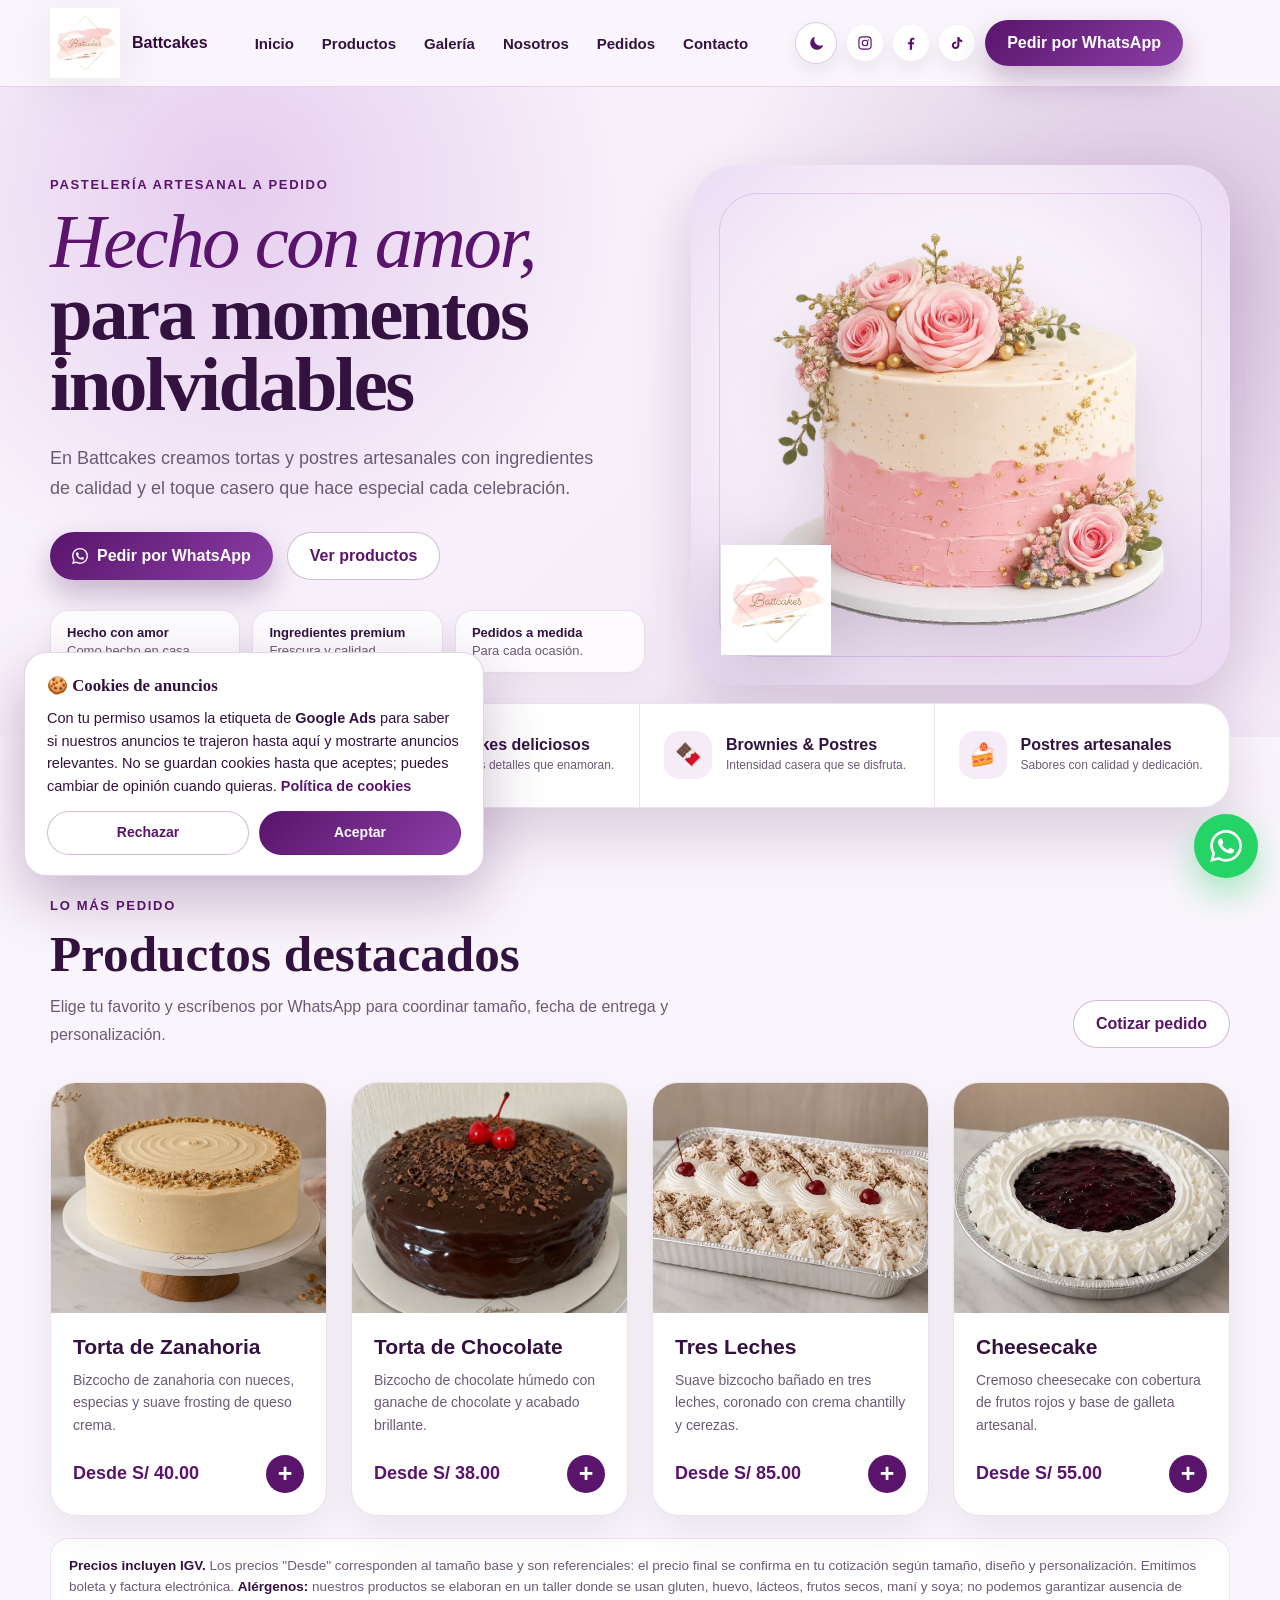
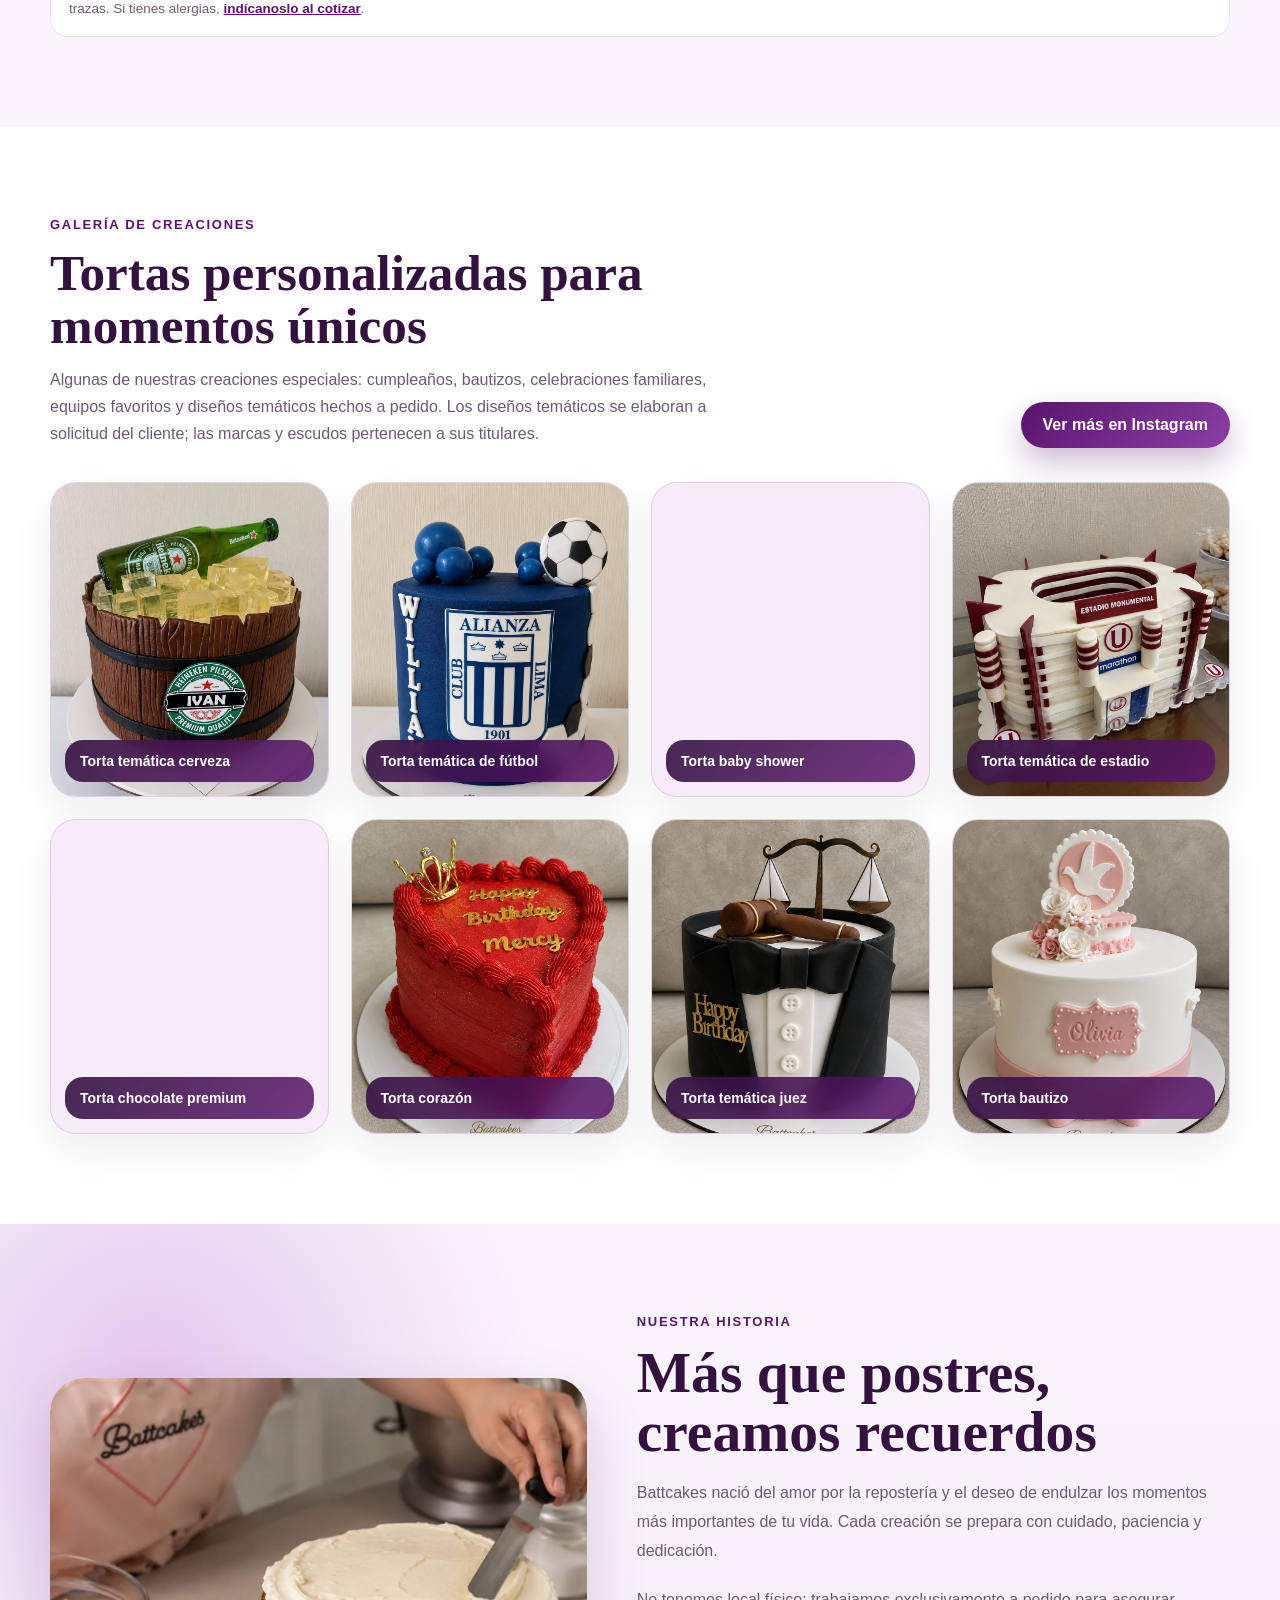
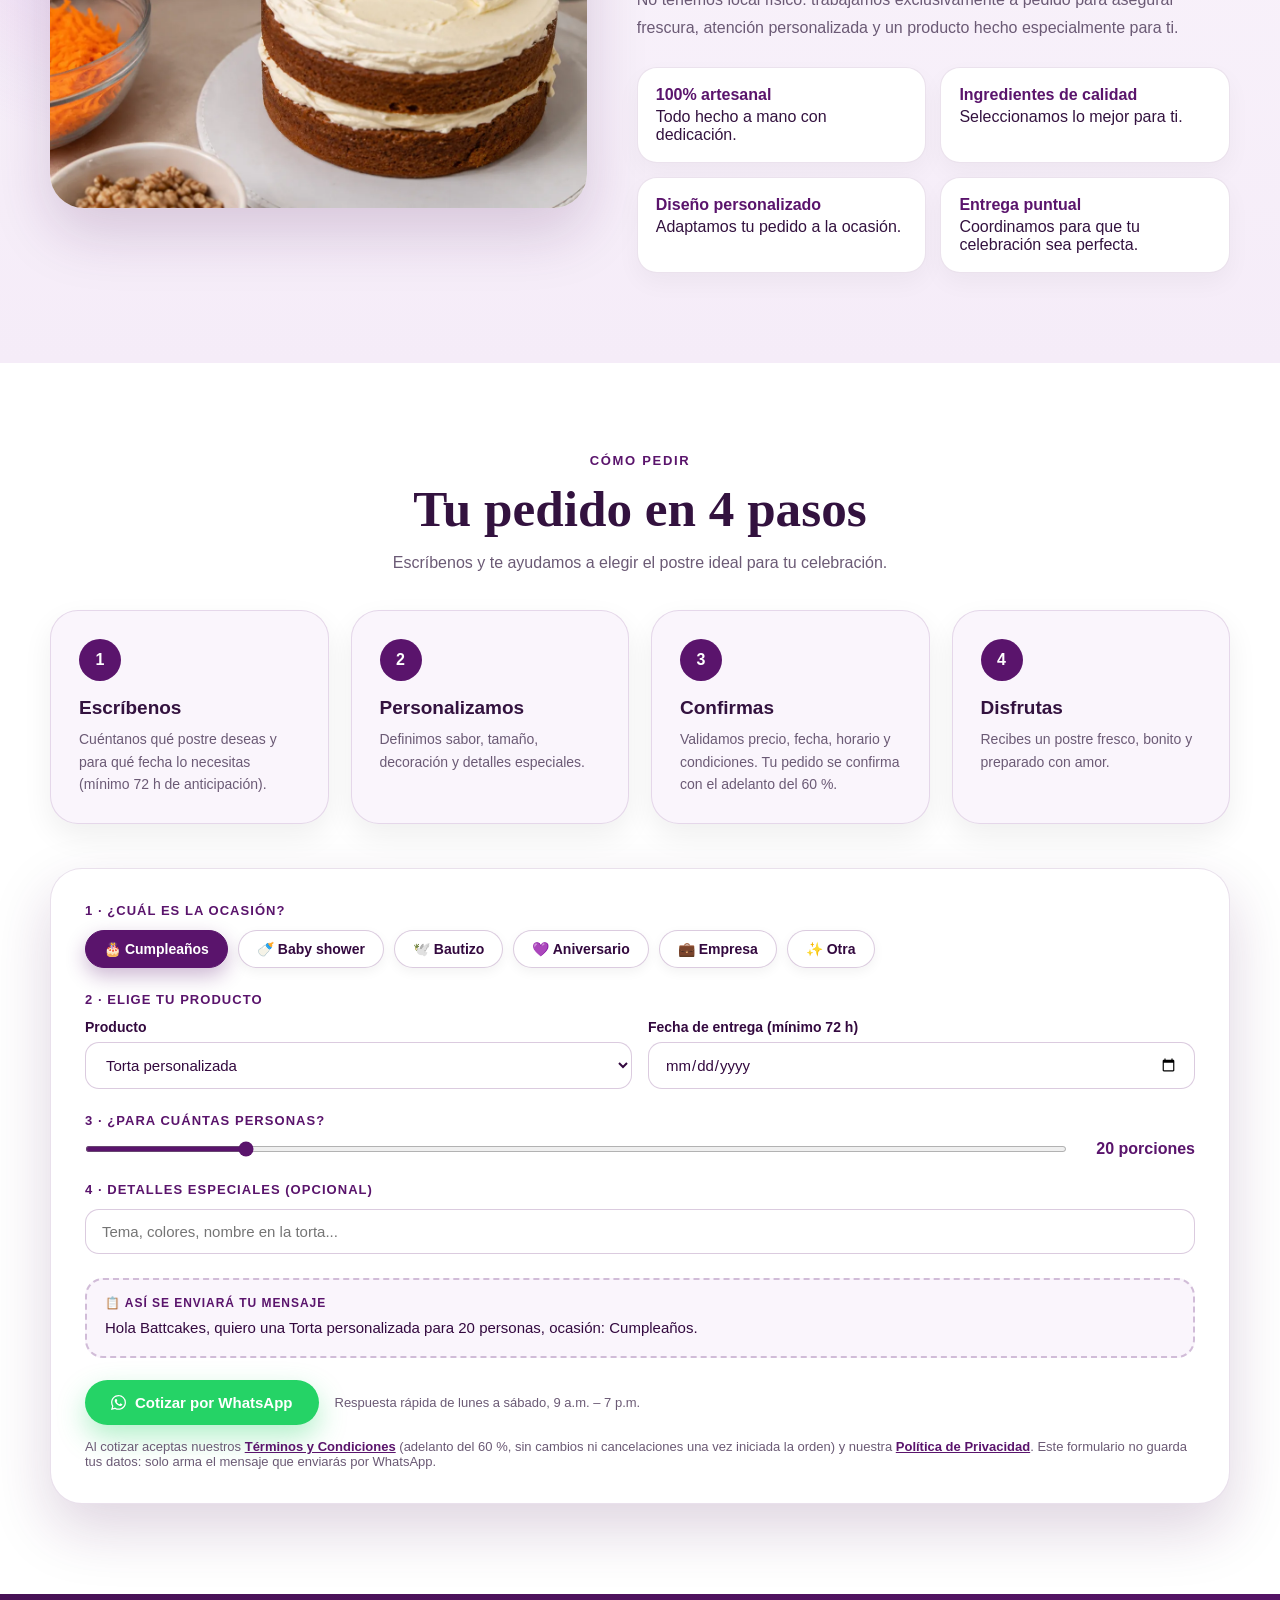
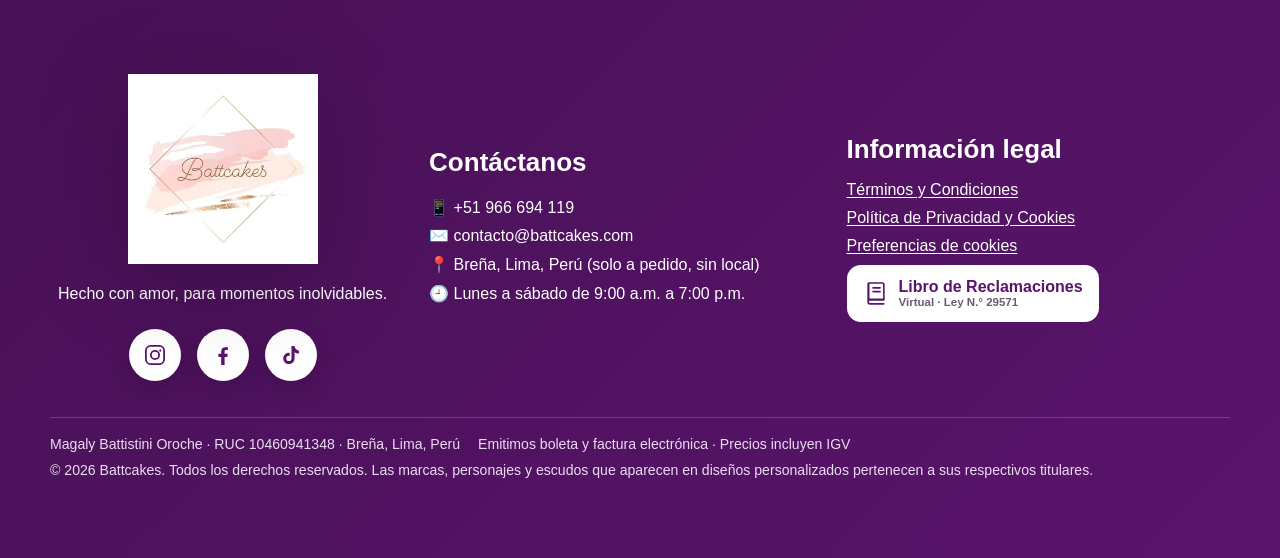
==== commit 9fa50520: "Google Ads con modo de consentimiento" ====
--- a/index.html
+++ b/index.html
@@ -110,6 +110,15 @@
 .footer-legal{margin-top:36px;padding-top:18px;border-top:1px solid rgba(255,255,255,.18);display:grid;gap:10px;font-size:.88rem;color:#EBDDF1}.footer-legal .links{display:flex;flex-wrap:wrap;gap:6px 18px}
 @media(max-width:720px){.footer-libro{margin:auto}.contact-legal ul{justify-items:center}}
 </style>
+<!-- Google tag (gtag.js) — Consent Mode v2: sin cookies ni identificadores hasta que el visitante acepte en el aviso -->
+<script>
+window.dataLayer=window.dataLayer||[];function gtag(){dataLayer.push(arguments);}
+gtag('consent','default',{'ad_storage':'denied','ad_user_data':'denied','ad_personalization':'denied','analytics_storage':'denied'});
+try{var bcC=JSON.parse(localStorage.getItem('battcakes-consent')||'null');if(bcC&&bcC.v===1&&bcC.ads===true&&Date.now()-bcC.ts<15552000000){gtag('consent','update',{'ad_storage':'granted','ad_user_data':'granted','ad_personalization':'granted'});}}catch(e){}
+window.__bcGtagReady=true;
+</script>
+<script async src="https://www.googletagmanager.com/gtag/js?id=AW-18477119821"></script>
+<script>gtag('js',new Date());gtag('config','AW-18477119821');</script>
 </head>
 <body>
 <svg width="0" height="0" style="position:absolute" aria-hidden="true" focusable="false">
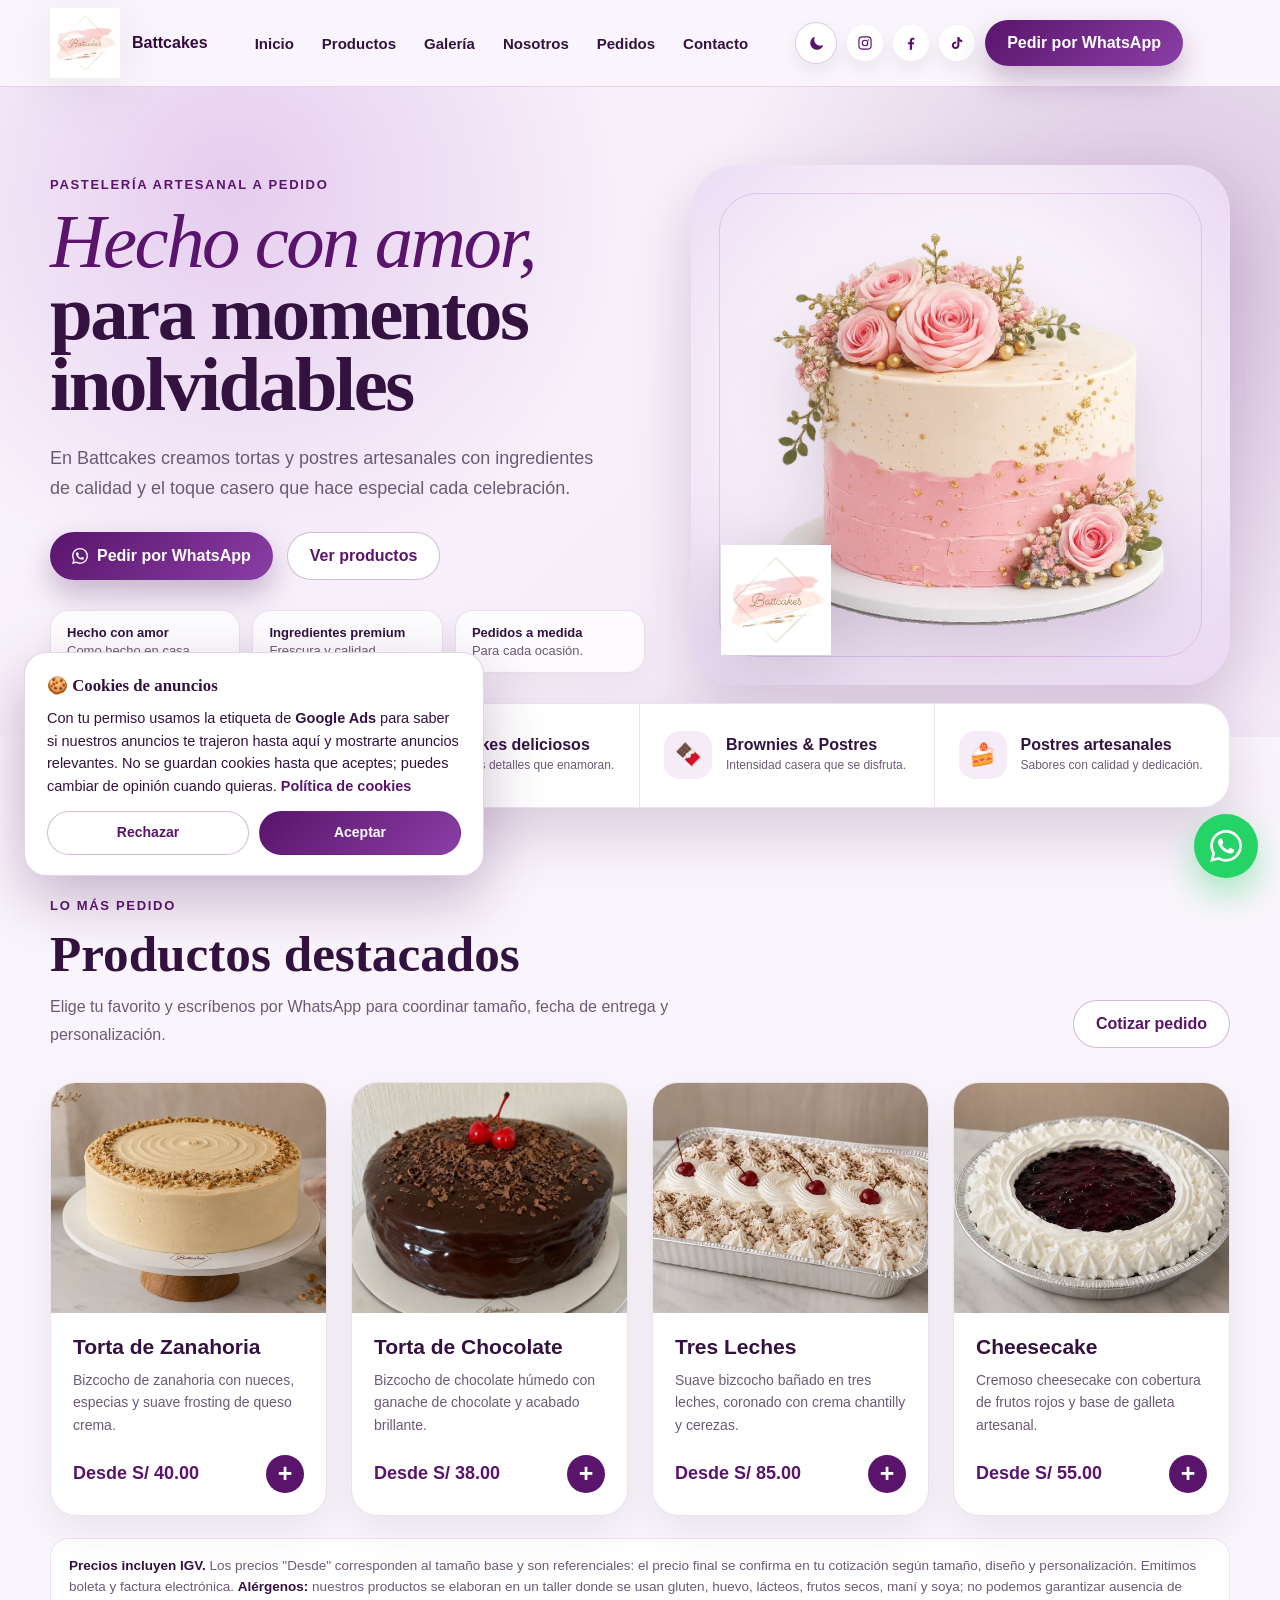
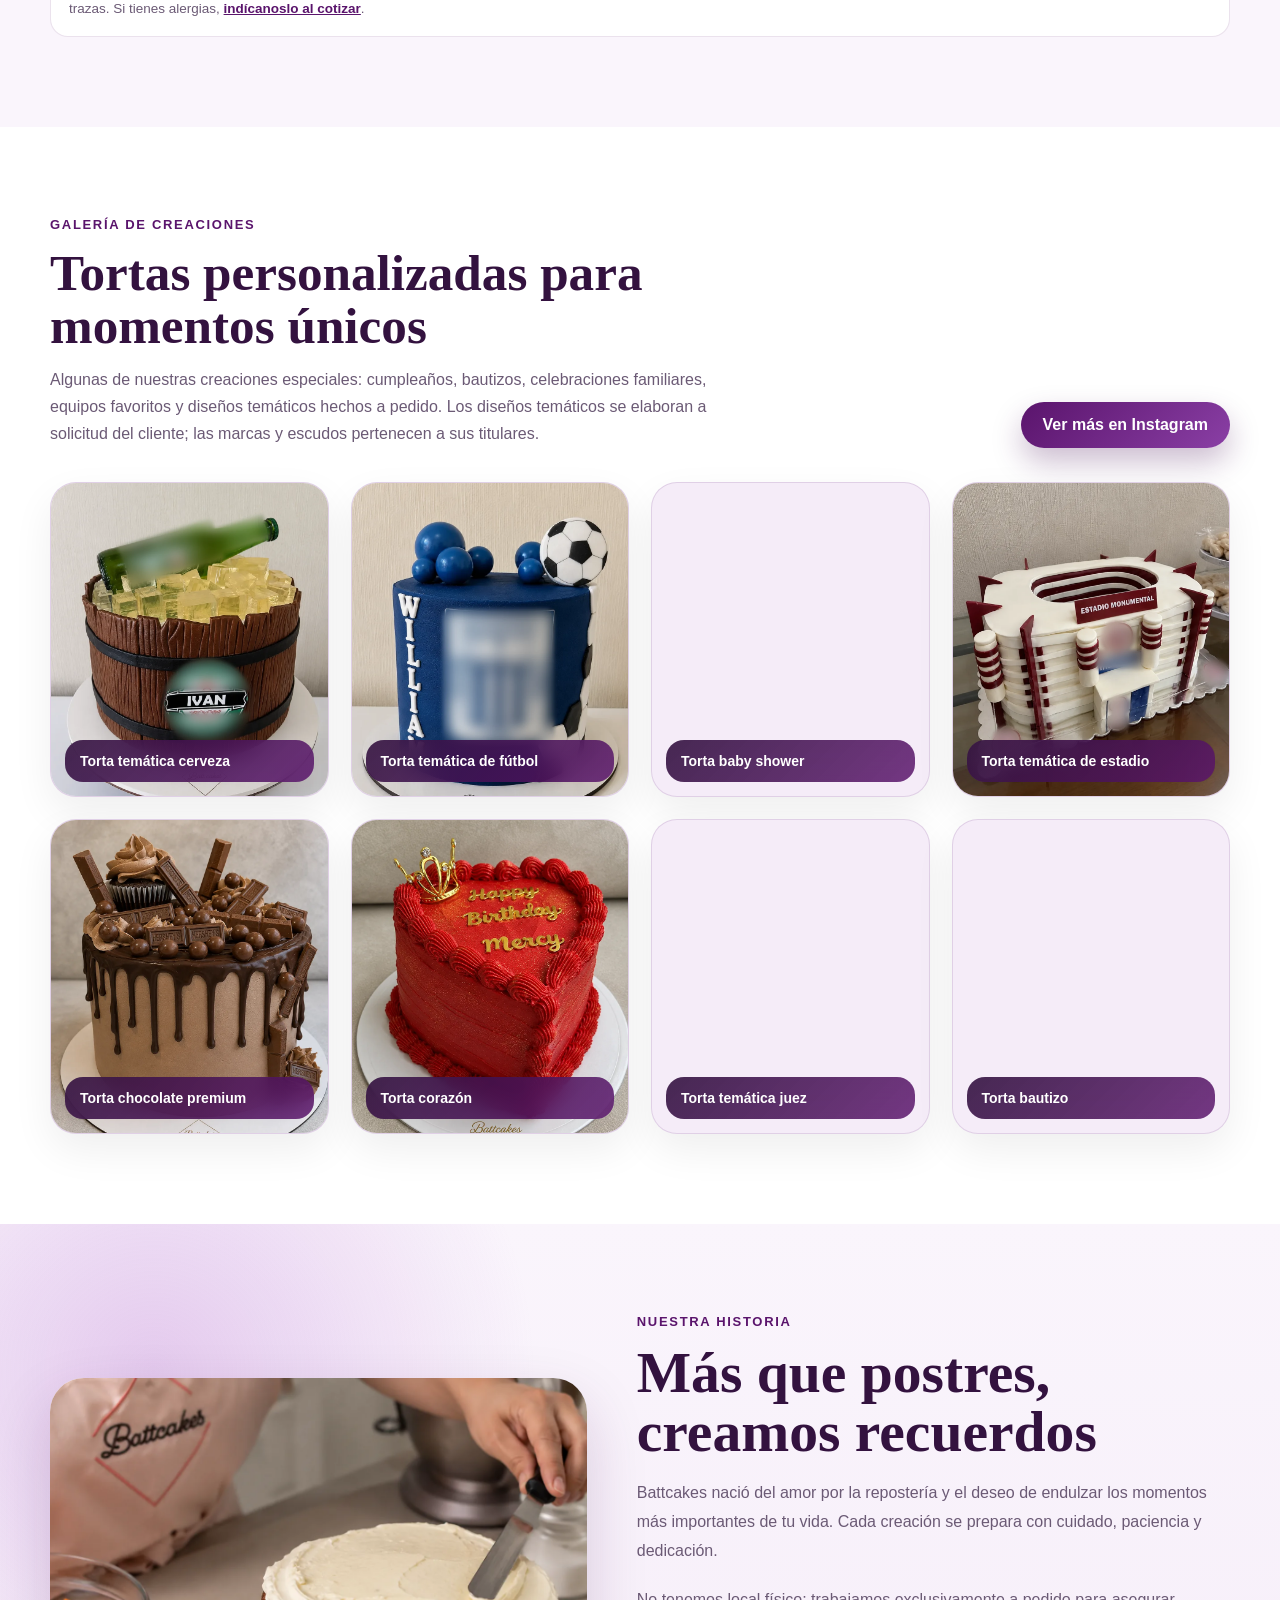
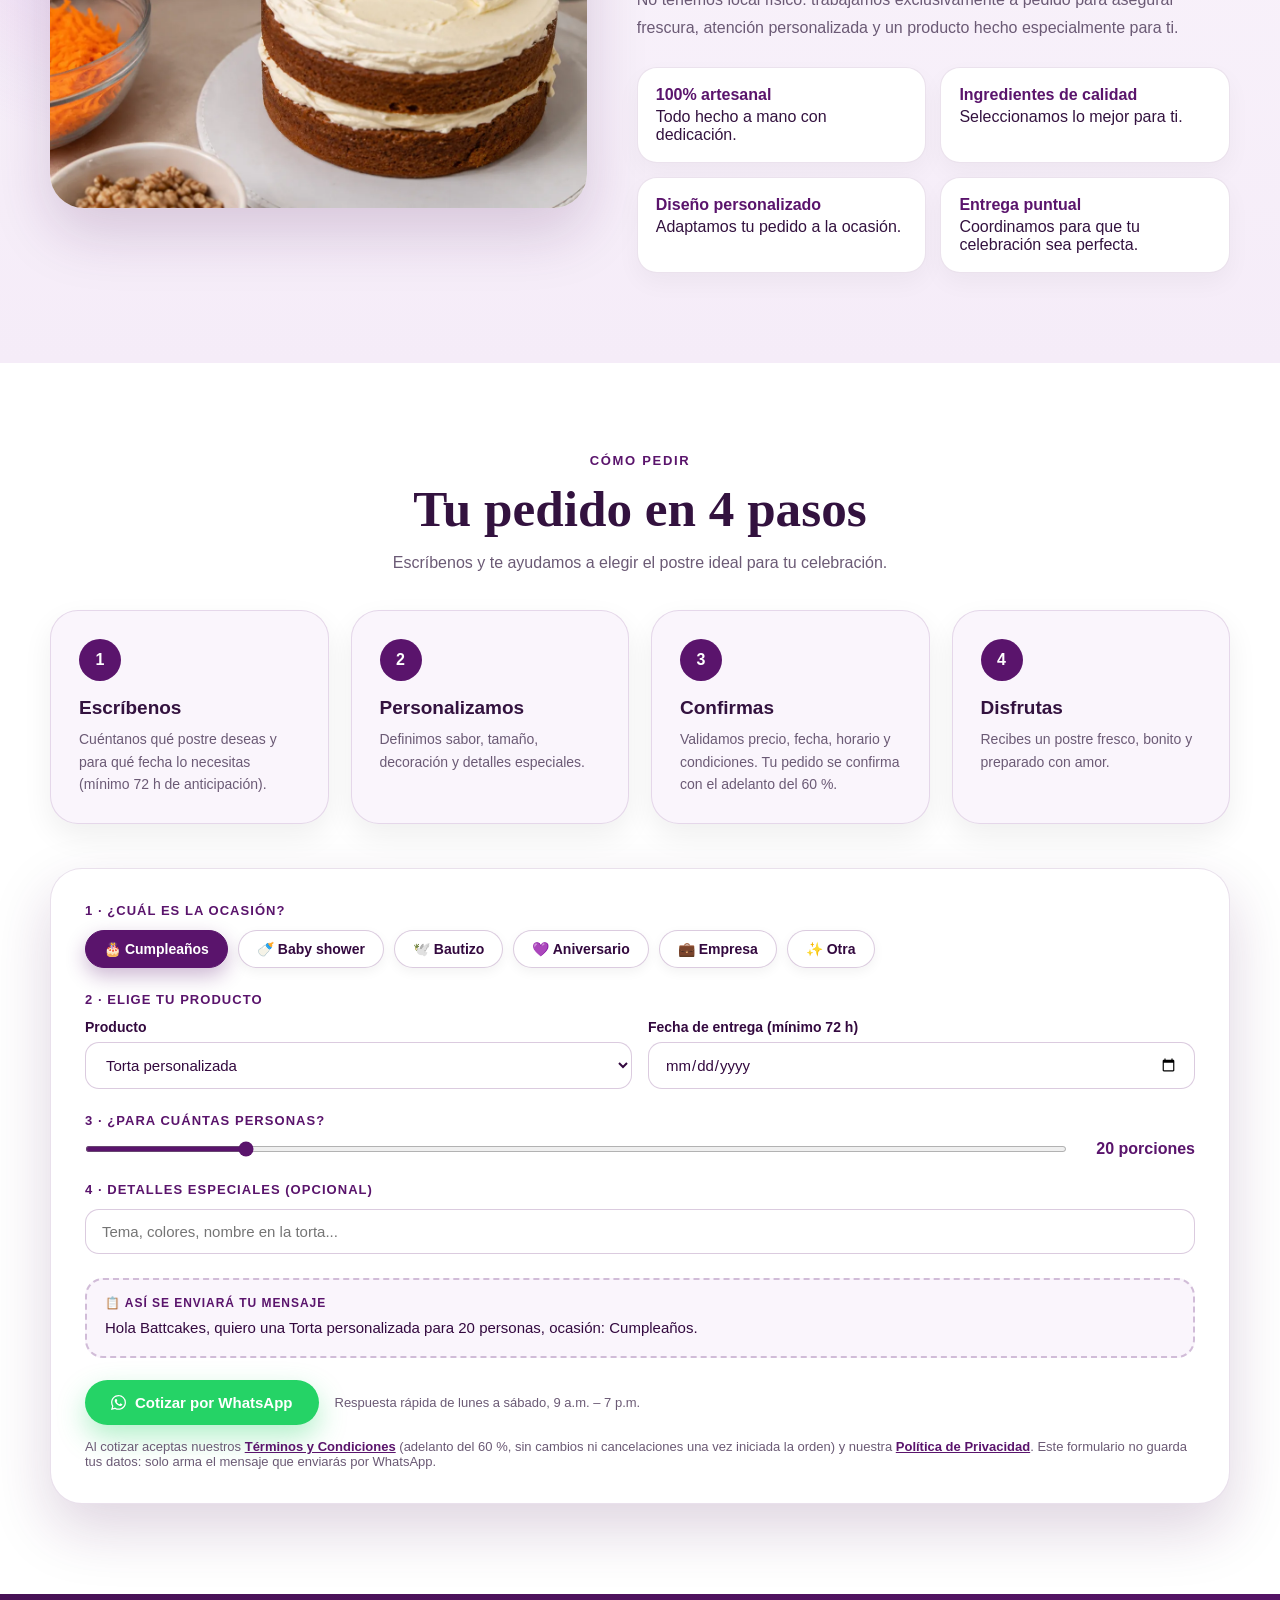
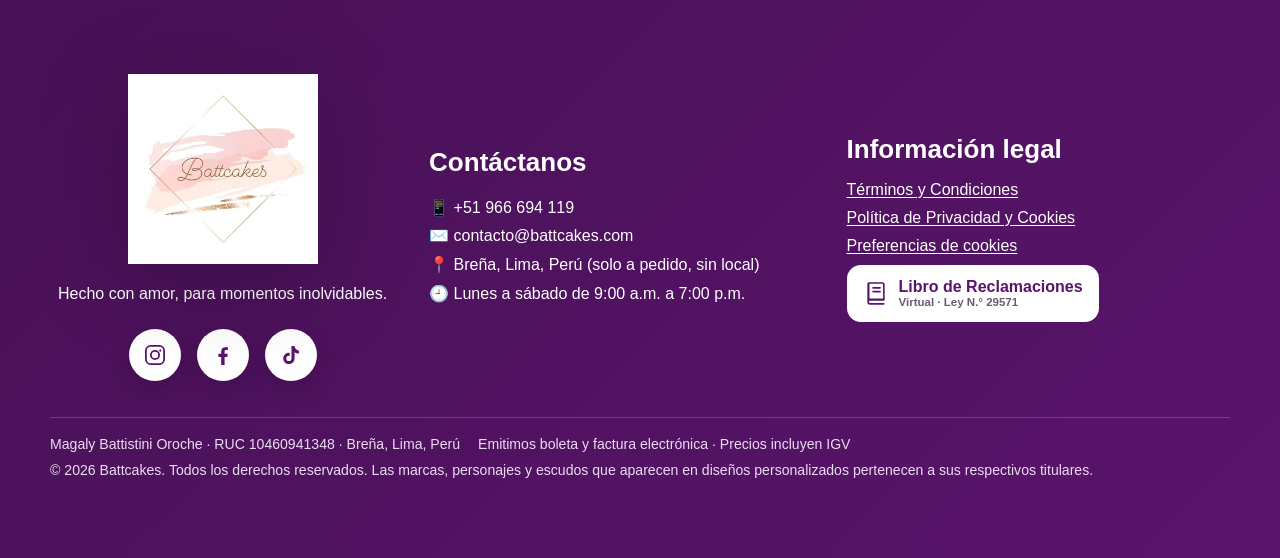
==== commit 08908a36: "cambio" ====
--- a/index.html
+++ b/index.html
@@ -151,9 +151,9 @@
 </div></section>
 <section class="creations" id="galeria"><div class="container"><div class="section-head"><div class="section-title"><div class="eyebrow">Galería de creaciones</div><h2>Tortas personalizadas para momentos únicos</h2><p>Algunas de nuestras creaciones especiales: cumpleaños, bautizos, celebraciones familiares, equipos favoritos y diseños temáticos hechos a pedido. Los diseños temáticos se elaboran a solicitud del cliente; las marcas y escudos pertenecen a sus titulares.</p></div><a class="btn btn-primary" href="https://www.instagram.com/battcakes/" target="_blank" rel="noopener noreferrer">Ver más en Instagram</a></div><div class="creations-grid">
 <div class="creation-card"><img src="img/torta-tematica-cerveza.webp" alt="Torta temática cerveza" width="960" height="1200" loading="lazy" decoding="async"><div class="creation-caption">Torta temática cerveza</div></div>
-<div class="creation-card"><img src="img/torta-alianza-lima.webp" alt="Torta temática de fútbol" width="900" height="1200" loading="lazy" decoding="async"><div class="creation-caption">Torta temática de fútbol</div></div>
+<div class="creation-card"><img src="img/torta-tematica-futbol.webp" alt="Torta temática de fútbol" width="900" height="1200" loading="lazy" decoding="async"><div class="creation-caption">Torta temática de fútbol</div></div>
 <div class="creation-card"><img src="img/torta-baby-shower.webp" alt="Torta baby shower" width="900" height="1200" loading="lazy" decoding="async"><div class="creation-caption">Torta baby shower</div></div>
-<div class="creation-card"><img src="img/torta-estadio-monumental.webp" alt="Torta temática de estadio" width="1080" height="1200" loading="lazy" decoding="async"><div class="creation-caption">Torta temática de estadio</div></div>
+<div class="creation-card"><img src="img/torta-tematica-estadio.webp" alt="Torta temática de estadio" width="1080" height="1200" loading="lazy" decoding="async"><div class="creation-caption">Torta temática de estadio</div></div>
 <div class="creation-card"><img src="img/torta-chocolate-premium.webp" alt="Torta chocolate premium" width="900" height="1200" loading="lazy" decoding="async"><div class="creation-caption">Torta chocolate premium</div></div>
 <div class="creation-card"><img src="img/torta-corazon.webp" alt="Torta corazón" width="900" height="1200" loading="lazy" decoding="async"><div class="creation-caption">Torta corazón</div></div>
 <div class="creation-card"><img src="img/torta-tematica-juez.webp" alt="Torta temática juez" width="900" height="1200" loading="lazy" decoding="async"><div class="creation-caption">Torta temática juez</div></div>
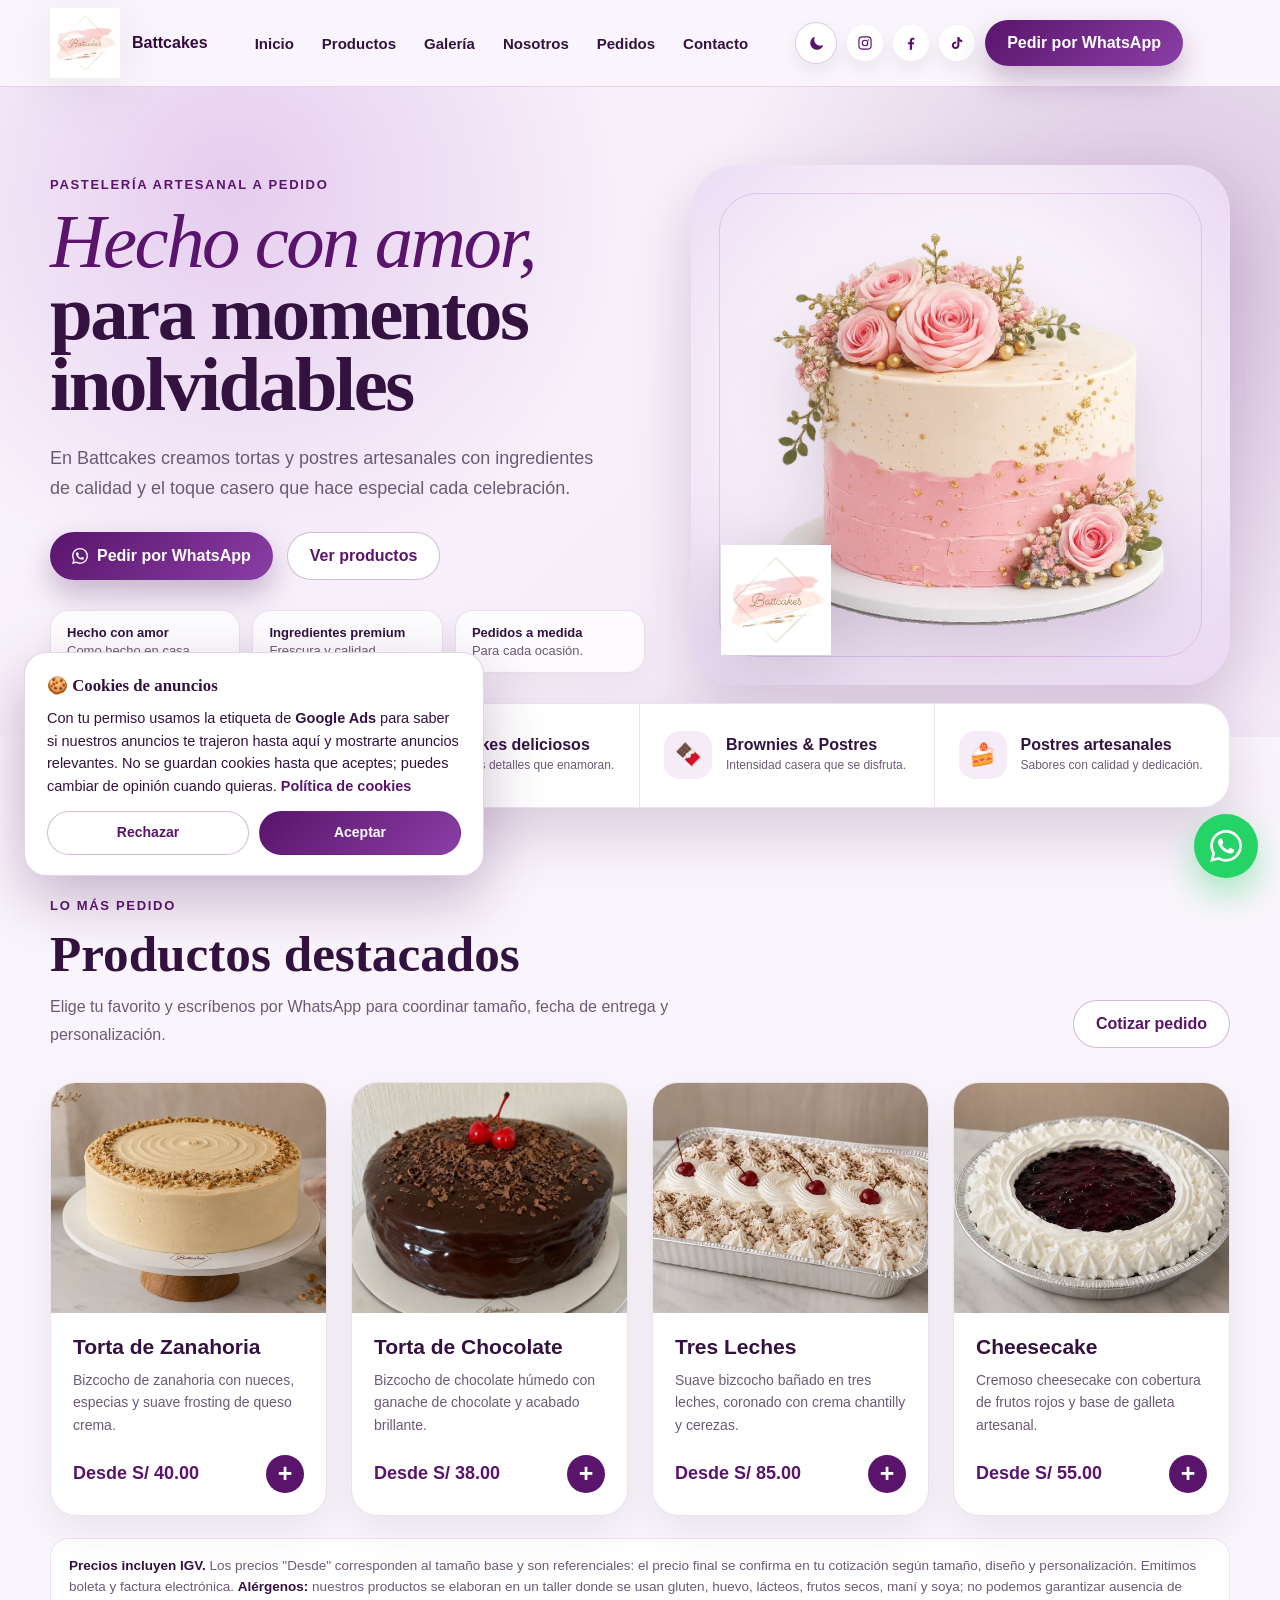
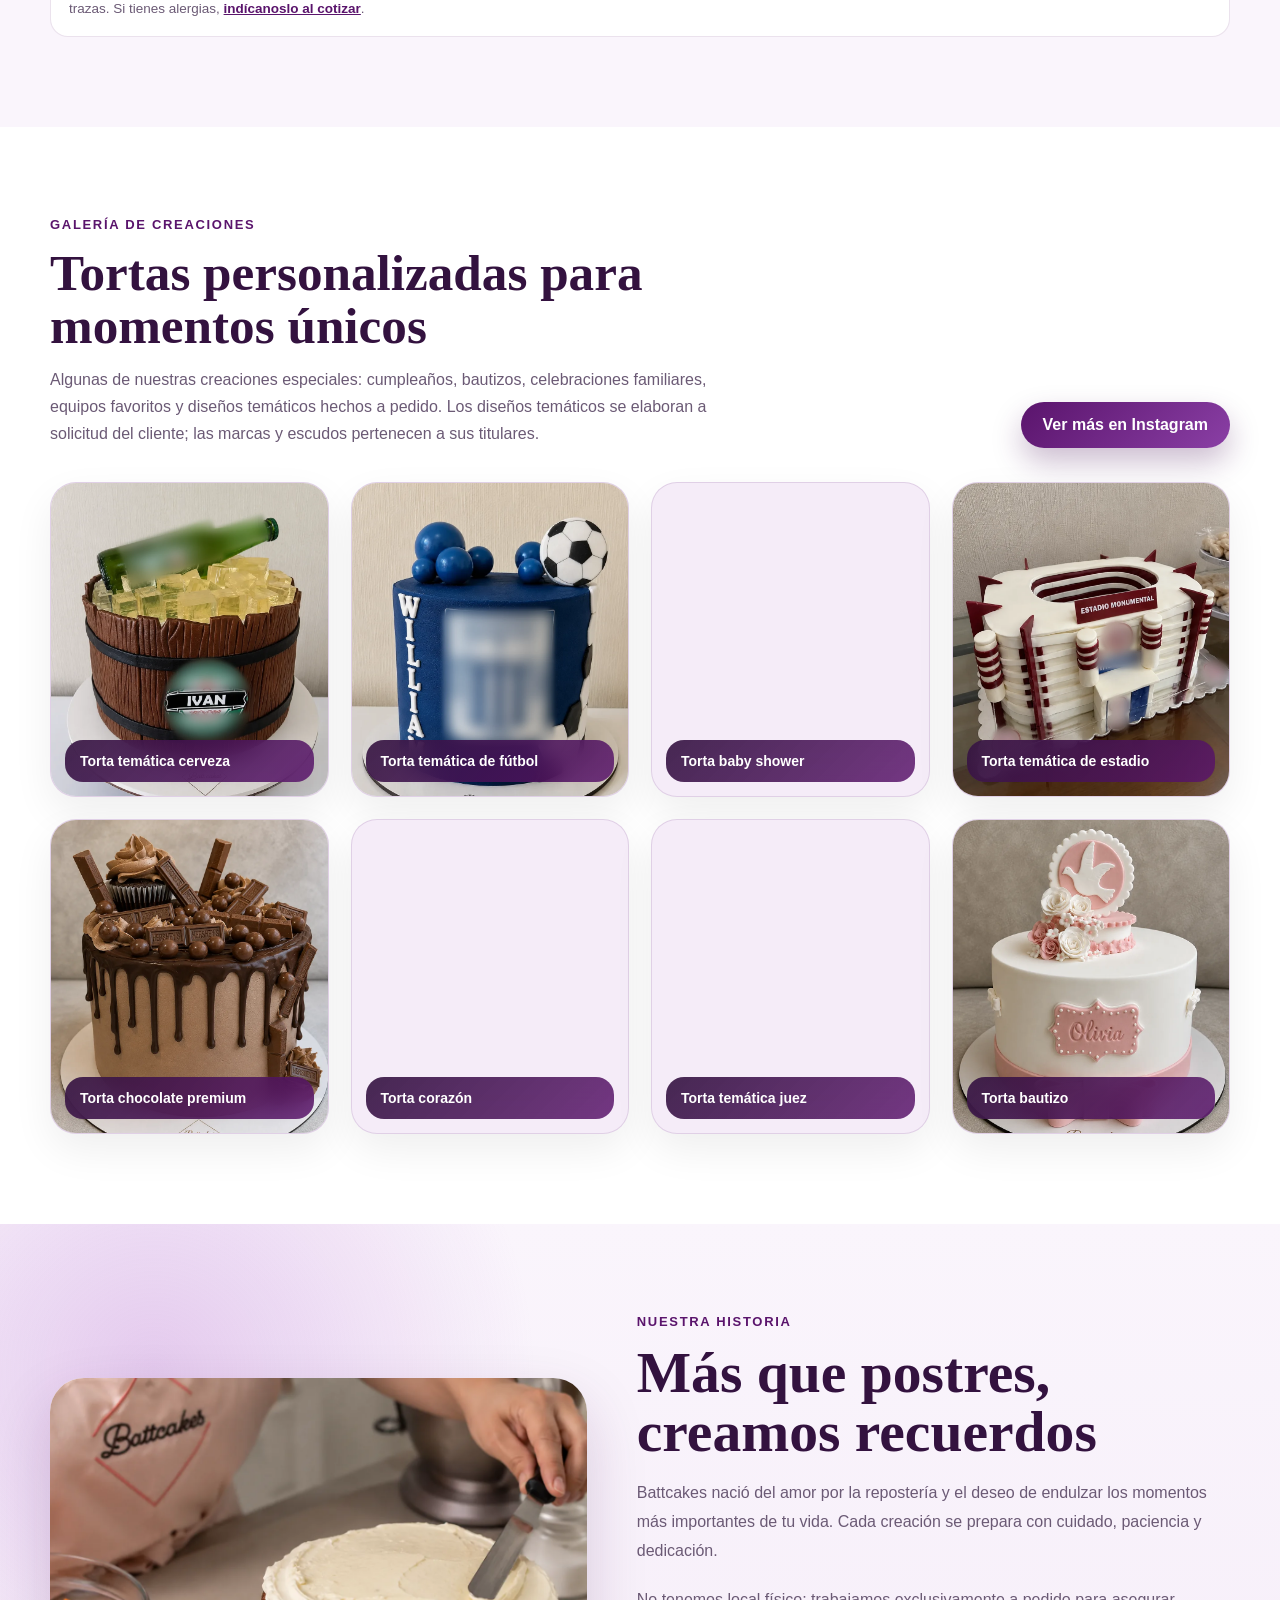
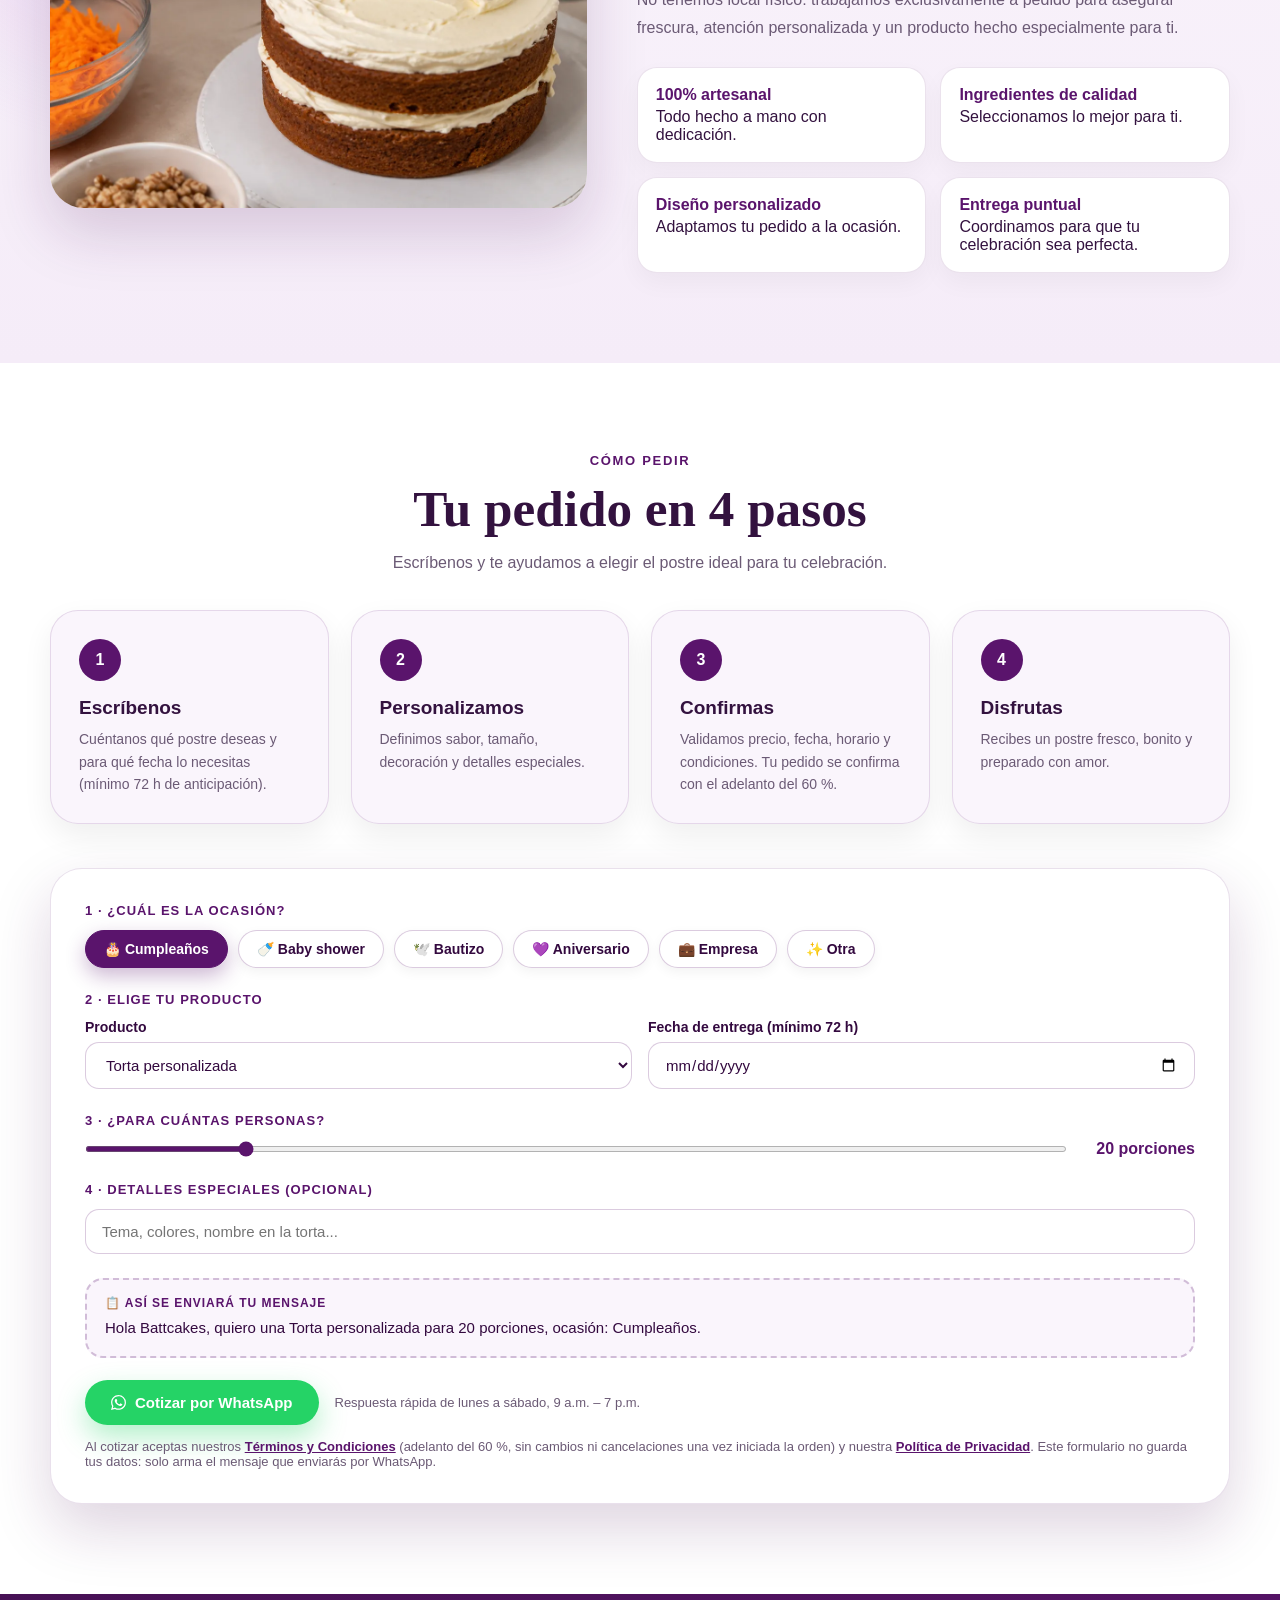
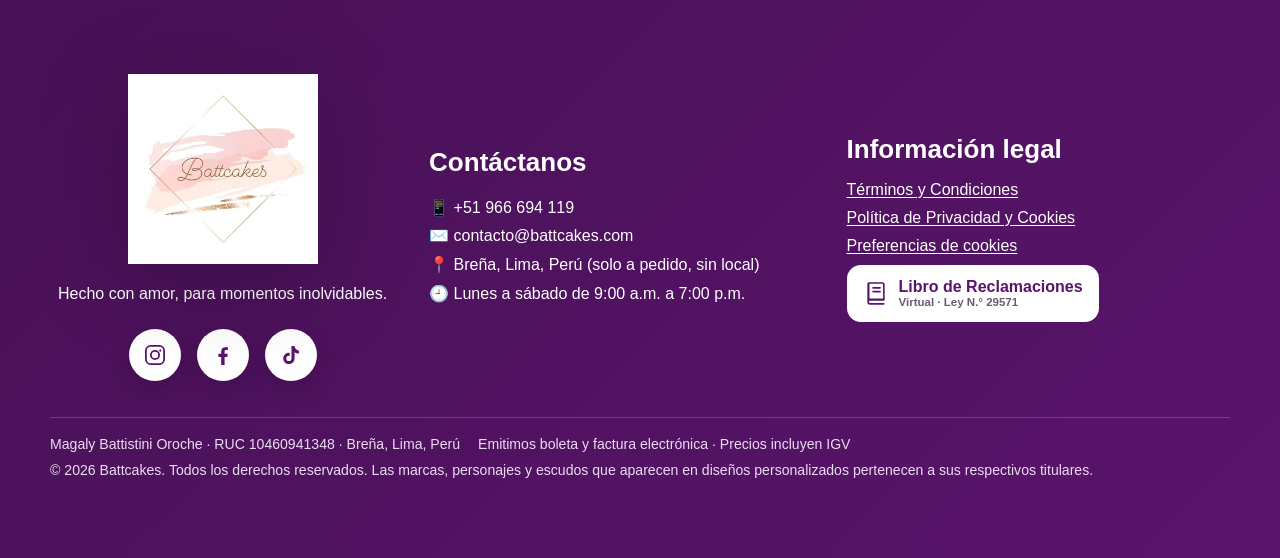
==== commit 9afe9d80: "cambio privacidad" ====
--- a/index.html
+++ b/index.html
@@ -140,12 +140,12 @@
 <main>
 <section class="hero" id="inicio"><div class="container hero-grid"><div><div class="eyebrow">Pastelería artesanal a pedido</div><h1><span>Hecho con amor,</span><br>para momentos inolvidables</h1><p>En Battcakes creamos tortas y postres artesanales con ingredientes de calidad y el toque casero que hace especial cada celebración.</p><div class="hero-buttons"><a class="btn btn-primary" href="https://wa.me/51966694119?text=Hola%20Battcakes%2C%20quiero%20cotizar%20un%20pedido" target="_blank" rel="noopener noreferrer"><svg class="fa-svg" aria-hidden="true" focusable="false"><use href="#i-wa"/></svg> Pedir por WhatsApp</a><a class="btn btn-outline" href="#productos">Ver productos</a></div><div class="hero-badges"><div class="badge"><strong>Hecho con amor</strong>Como hecho en casa.</div><div class="badge"><strong>Ingredientes premium</strong>Frescura y calidad.</div><div class="badge"><strong>Pedidos a medida</strong>Para cada ocasión.</div></div></div><div class="hero-card"><img class="hero-cake" src="img/torta-battcakes.webp" alt="Torta Battcakes" width="1024" height="1024" fetchpriority="high"><img class="floating-logo" src="img/battcakes-logo.webp" alt="Battcakes" width="700" height="700"></div></div></section>
 <div class="container category-strip"><div class="category-box"><div class="category-item"><div class="icon">🎂</div><div><h3>Tortas personalizadas</h3><p>Diseños dulces para tus celebraciones.</p></div></div><div class="category-item"><div class="icon">🧁</div><div><h3>Cupcakes deliciosos</h3><p>Pequeños detalles que enamoran.</p></div></div><div class="category-item"><div class="icon">🍫</div><div><h3>Brownies &amp; Postres</h3><p>Intensidad casera que se disfruta.</p></div></div><div class="category-item"><div class="icon">🍰</div><div><h3>Postres artesanales</h3><p>Sabores con calidad y dedicación.</p></div></div></div></div>
-<section id="productos"><div class="container"><div class="section-head"><div class="section-title"><div class="eyebrow">Lo más pedido</div><h2>Productos destacados</h2><p>Elige tu favorito y escríbenos por WhatsApp para coordinar tamaño, fecha de entrega y personalización.</p></div><a class="btn btn-outline" href="https://wa.me/51966694119?text=Hola%20Battcakes%2C%20quiero%20ver%20el%20cat%C3%A1logo" target="_blank" rel="noopener noreferrer">Cotizar pedido</a></div>
+<section id="productos"><div class="container"><div class="section-head"><div class="section-title"><div class="eyebrow">Lo más pedido</div><h2>Productos destacados</h2><p>Elige tu favorito y escríbenos por WhatsApp para coordinar tamaño, fecha de entrega y personalización.</p></div><a class="btn btn-outline" href="https://wa.me/51966694119?text=Hola%20Battcakes%2C%20quiero%20cotizar%20un%20pedido" target="_blank" rel="noopener noreferrer">Cotizar pedido</a></div>
 <div class="product-grid">
 <article class="product-card"><div class="product-img"><img src="img/torta-de-zanahoria.webp" alt="Torta de Zanahoria" width="1200" height="800" loading="lazy" decoding="async"></div><div class="product-body"><h3>Torta de Zanahoria</h3><p>Bizcocho de zanahoria con nueces, especias y suave frosting de queso crema.</p><div class="price-row"><span class="price">Desde S/ 40.00</span><a class="add" href="https://wa.me/51966694119?text=Hola%20Battcakes%2C%20quiero%20pedir%20una%20Torta%20de%20Zanahoria" target="_blank" rel="noopener noreferrer" aria-label="Pedir Torta de Zanahoria por WhatsApp">+</a></div></div></article>
 <article class="product-card"><div class="product-img"><img src="img/torta-de-chocolate.webp" alt="Torta de Chocolate" width="1200" height="1120" loading="lazy" decoding="async"></div><div class="product-body"><h3>Torta de Chocolate</h3><p>Bizcocho de chocolate húmedo con ganache de chocolate y acabado brillante.</p><div class="price-row"><span class="price">Desde S/ 38.00</span><a class="add" href="https://wa.me/51966694119?text=Hola%20Battcakes%2C%20quiero%20pedir%20una%20Torta%20de%20Chocolate" target="_blank" rel="noopener noreferrer" aria-label="Pedir Torta de Chocolate por WhatsApp">+</a></div></div></article>
 <article class="product-card"><div class="product-img"><img src="img/tres-leches.webp" alt="Tres Leches" width="1200" height="800" loading="lazy" decoding="async"></div><div class="product-body"><h3>Tres Leches</h3><p>Suave bizcocho bañado en tres leches, coronado con crema chantilly y cerezas.</p><div class="price-row"><span class="price">Desde S/ 85.00</span><a class="add" href="https://wa.me/51966694119?text=Hola%20Battcakes%2C%20quiero%20pedir%20una%20Tres%20Leches" target="_blank" rel="noopener noreferrer" aria-label="Pedir Tres Leches por WhatsApp">+</a></div></div></article>
-<article class="product-card"><div class="product-img"><img src="img/cheesecake.webp" alt="Cheesecake" width="1200" height="800" loading="lazy" decoding="async"></div><div class="product-body"><h3>Cheesecake</h3><p>Cremoso cheesecake con cobertura de frutos rojos y base de galleta artesanal.</p><div class="price-row"><span class="price">Desde S/ 55.00</span><a class="add" href="https://wa.me/51966694119?text=Hola%20Battcakes%2C%20quiero%20pedir%20una%20Cheesecake" target="_blank" rel="noopener noreferrer" aria-label="Pedir Cheesecake por WhatsApp">+</a></div></div></article>
+<article class="product-card"><div class="product-img"><img src="img/cheesecake.webp" alt="Cheesecake" width="1200" height="800" loading="lazy" decoding="async"></div><div class="product-body"><h3>Cheesecake</h3><p>Cremoso cheesecake con cobertura de frutos rojos y base de galleta artesanal.</p><div class="price-row"><span class="price">Desde S/ 55.00</span><a class="add" href="https://wa.me/51966694119?text=Hola%20Battcakes%2C%20quiero%20pedir%20un%20Cheesecake" target="_blank" rel="noopener noreferrer" aria-label="Pedir Cheesecake por WhatsApp">+</a></div></div></article>
 </div>
 <div class="legal-note"><strong>Precios incluyen IGV.</strong> Los precios "Desde" corresponden al tamaño base y son referenciales: el precio final se confirma en tu cotización según tamaño, diseño y personalización. Emitimos boleta y factura electrónica. <strong>Alérgenos:</strong> nuestros productos se elaboran en un taller donde se usan gluten, huevo, lácteos, frutos secos, maní y soya; no podemos garantizar ausencia de trazas. Si tienes alergias, <a href="/terminos#alergenos">indícanoslo al cotizar</a>.</div>
 </div></section>
@@ -165,7 +165,7 @@
 <div class="of-step"><div class="of-step-title">2 · Elige tu producto</div><div class="of-row"><div class="order-field"><label for="of-producto">Producto</label><select id="of-producto" onchange="ofActualizar()"><option>Torta personalizada</option><option>Cupcakes</option><option>Brownies</option><option>Postres artesanales</option><option>Mesa dulce</option></select></div><div class="order-field"><label for="of-fecha">Fecha de entrega (mínimo 72 h)</label><input id="of-fecha" type="date" onchange="ofActualizar()"></div></div></div>
 <div class="of-step"><div class="of-step-title">3 · ¿Para cuántas personas?</div><div class="of-slider-row"><input type="range" id="of-porciones" aria-label="Número de porciones" min="5" max="100" step="5" value="20" oninput="ofActualizar()"><span class="of-porciones" id="of-porciones-label">20 porciones</span></div></div>
 <div class="of-step"><div class="of-step-title">4 · Detalles especiales (opcional)</div><div class="order-field"><input id="of-detalles" type="text" aria-label="Detalles especiales" placeholder="Tema, colores, nombre en la torta..." oninput="ofActualizar()"></div></div>
-<div class="of-preview"><div class="of-preview-title">📋 Así se enviará tu mensaje</div><p id="of-preview-text">Hola Battcakes, quiero una Torta personalizada para 20 personas, ocasión: Cumpleaños.</p></div>
+<div class="of-preview"><div class="of-preview-title">📋 Así se enviará tu mensaje</div><p id="of-preview-text">Hola Battcakes, quiero una Torta personalizada para 20 porciones, ocasión: Cumpleaños.</p></div>
 <div class="of-send"><button type="button" class="btn-wsp" onclick="ofEnviar()"><svg class="fa-svg" aria-hidden="true" focusable="false"><use href="#i-wa"/></svg> Cotizar por WhatsApp</button><span class="of-note">Respuesta rápida de lunes a sábado, 9 a.m. – 7 p.m.</span></div>
 <p class="of-note" style="margin-top:14px">Al cotizar aceptas nuestros <a href="/terminos">Términos y Condiciones</a> (adelanto del 60 %, sin cambios ni cancelaciones una vez iniciada la orden) y nuestra <a href="/privacidad">Política de Privacidad</a>. Este formulario no guarda tus datos: solo arma el mensaje que enviarás por WhatsApp.</p>
 </div>
@@ -173,9 +173,9 @@
 <script>
 (function(){var f=document.getElementById('of-fecha');var d=new Date();d.setDate(d.getDate()+3);var p=function(n){return (n<10?'0':'')+n};f.min=d.getFullYear()+'-'+p(d.getMonth()+1)+'-'+p(d.getDate());
 document.querySelectorAll('#of-ocasiones .of-chip').forEach(function(ch){ch.addEventListener('click',function(){document.querySelectorAll('#of-ocasiones .of-chip').forEach(function(c){c.classList.remove('active')});ch.classList.add('active');ofActualizar()})});})();
-function ofMensaje(){var oc=document.querySelector('#of-ocasiones .of-chip.active').textContent.replace(/^[^ ]+ /,'');var prod=document.getElementById('of-producto').value;var n=document.getElementById('of-porciones').value;var fecha=document.getElementById('of-fecha').value;var det=document.getElementById('of-detalles').value.trim();var arts={'Torta personalizada':'una','Cupcakes':'','Brownies':'','Postres artesanales':'','Mesa dulce':'una'};var art=arts[prod]!==undefined&&arts[prod]!==''?arts[prod]+' ':'';var msg='Hola Battcakes, quiero '+art+prod+' para '+n+' personas, ocasión: '+oc+'.';if(fecha){var p=fecha.split('-');msg+=' Fecha de entrega: '+p[2]+'/'+p[1]+'/'+p[0]+'.'}if(det)msg+=' Detalles: '+det+'.';return msg}
+function ofMensaje(){var oc=document.querySelector('#of-ocasiones .of-chip.active').textContent.replace(/^[^ ]+ /,'');var prod=document.getElementById('of-producto').value;var n=document.getElementById('of-porciones').value;var fecha=document.getElementById('of-fecha').value;var det=document.getElementById('of-detalles').value.trim();var arts={'Torta personalizada':'una','Cupcakes':'','Brownies':'','Postres artesanales':'','Mesa dulce':'una'};var art=arts[prod]!==undefined&&arts[prod]!==''?arts[prod]+' ':'';var msg='Hola Battcakes, quiero '+art+prod+' para '+n+' porciones, ocasión: '+oc+'.';if(fecha){var p=fecha.split('-');msg+=' Fecha de entrega: '+p[2]+'/'+p[1]+'/'+p[0]+'.'}if(det)msg+=' Detalles: '+det+'.';return msg}
 function ofActualizar(){document.getElementById('of-porciones-label').textContent=document.getElementById('of-porciones').value+' porciones';document.getElementById('of-preview-text').textContent=ofMensaje()}
-function ofEnviar(){window.open('https://wa.me/51966694119?text='+encodeURIComponent(ofMensaje()),'_blank','noopener')}
+function ofEnviar(){var f=document.getElementById('of-fecha');if(f.value&&f.min&&f.value<f.min){alert('La fecha de entrega debe ser con al menos 72 h de anticipación ('+f.min.split('-').reverse().join('/')+' o después).');f.focus();return;}window.open('https://wa.me/51966694119?text='+encodeURIComponent(ofMensaje()),'_blank','noopener')}
 </script>
 </main>
 <footer class="contact" id="contacto"><div class="container"><div class="contact-grid"><div class="contact-logo"><img src="img/battcakes-logo.webp" alt="Battcakes" class="footer-logo" width="700" height="700" loading="lazy"><p>Hecho con amor, para momentos inolvidables.</p><div class="social-icons" style="justify-content:center"><a href="https://www.instagram.com/battcakes/" target="_blank" rel="noopener noreferrer" aria-label="Instagram de Battcakes"><svg class="fa-svg" aria-hidden="true" focusable="false"><use href="#i-ig"/></svg></a><a href="https://www.facebook.com/profile.php?id=100057123112930" target="_blank" rel="noopener noreferrer" aria-label="Facebook de Battcakes"><svg class="fa-svg" aria-hidden="true" focusable="false"><use href="#i-fb"/></svg></a><a href="https://www.tiktok.com/@battcakes" target="_blank" rel="noopener noreferrer" aria-label="TikTok de Battcakes"><svg class="fa-svg" aria-hidden="true" focusable="false"><use href="#i-tt"/></svg></a></div></div><div><h3>Contáctanos</h3><p>📱 <a href="https://wa.me/51966694119?text=Hola%20Battcakes%2C%20quiero%20hacer%20un%20pedido" target="_blank" rel="noopener noreferrer">+51 966 694 119</a></p><p>✉️ <a href="mailto:contacto@battcakes.com">contacto@battcakes.com</a></p><p>📍 Breña, Lima, Perú (solo a pedido, sin local)</p><p>🕘 Lunes a sábado de 9:00 a.m. a 7:00 p.m.</p></div><div class="contact-legal"><h3>Información legal</h3><ul><li><a href="/terminos">Términos y Condiciones</a></li><li><a href="/privacidad">Política de Privacidad y Cookies</a></li><li><a href="/privacidad#cookies" data-cookies>Preferencias de cookies</a></li><li><a class="footer-libro" href="/libro-de-reclamaciones"><svg class="fa-svg" aria-hidden="true" focusable="false"><use href="#i-book"/></svg><span>Libro de Reclamaciones<small>Virtual · Ley N.° 29571</small></span></a></li></ul></div></div><div class="footer-legal"><div class="links"><span>Magaly Battistini Oroche · RUC 10460941348 · Breña, Lima, Perú</span><span>Emitimos boleta y factura electrónica · Precios incluyen IGV</span></div><div>© <span id="year">2026</span> Battcakes. Todos los derechos reservados. Las marcas, personajes y escudos que aparecen en diseños personalizados pertenecen a sus respectivos titulares.</div></div></div></footer>
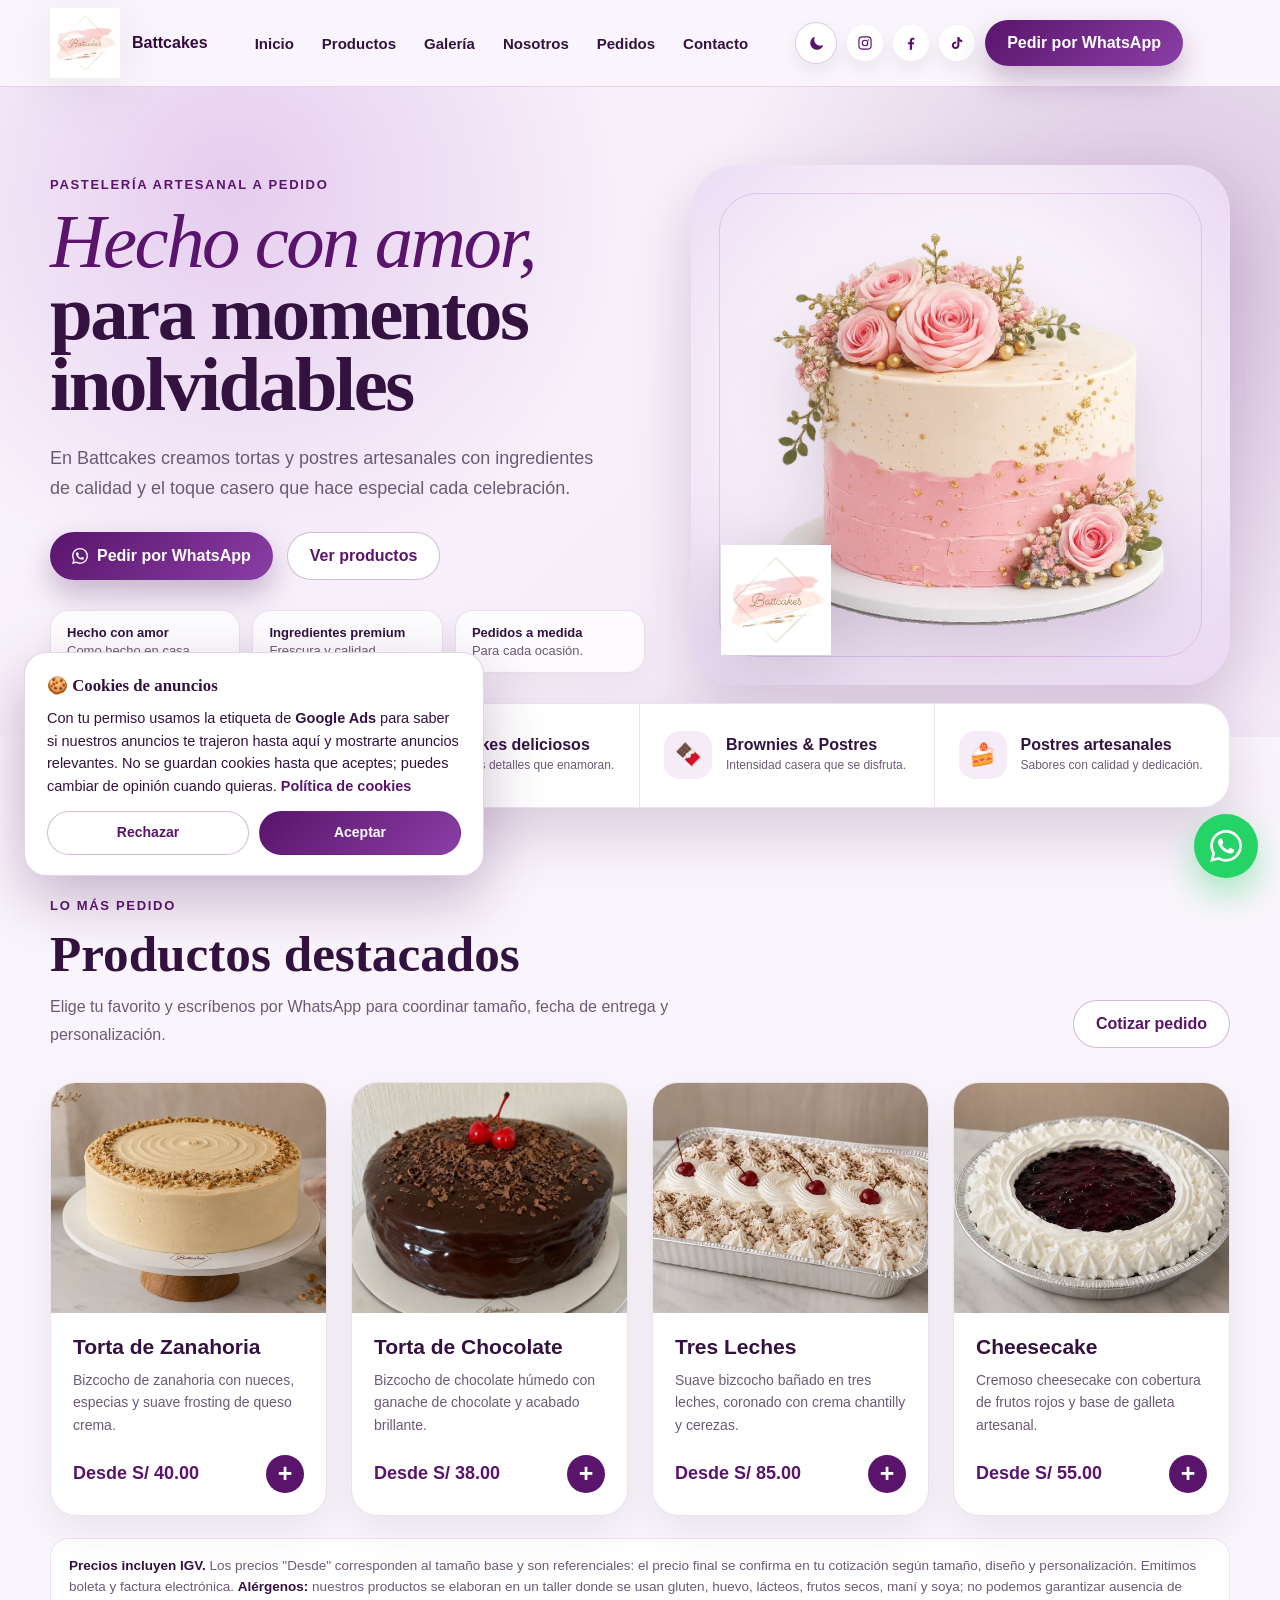
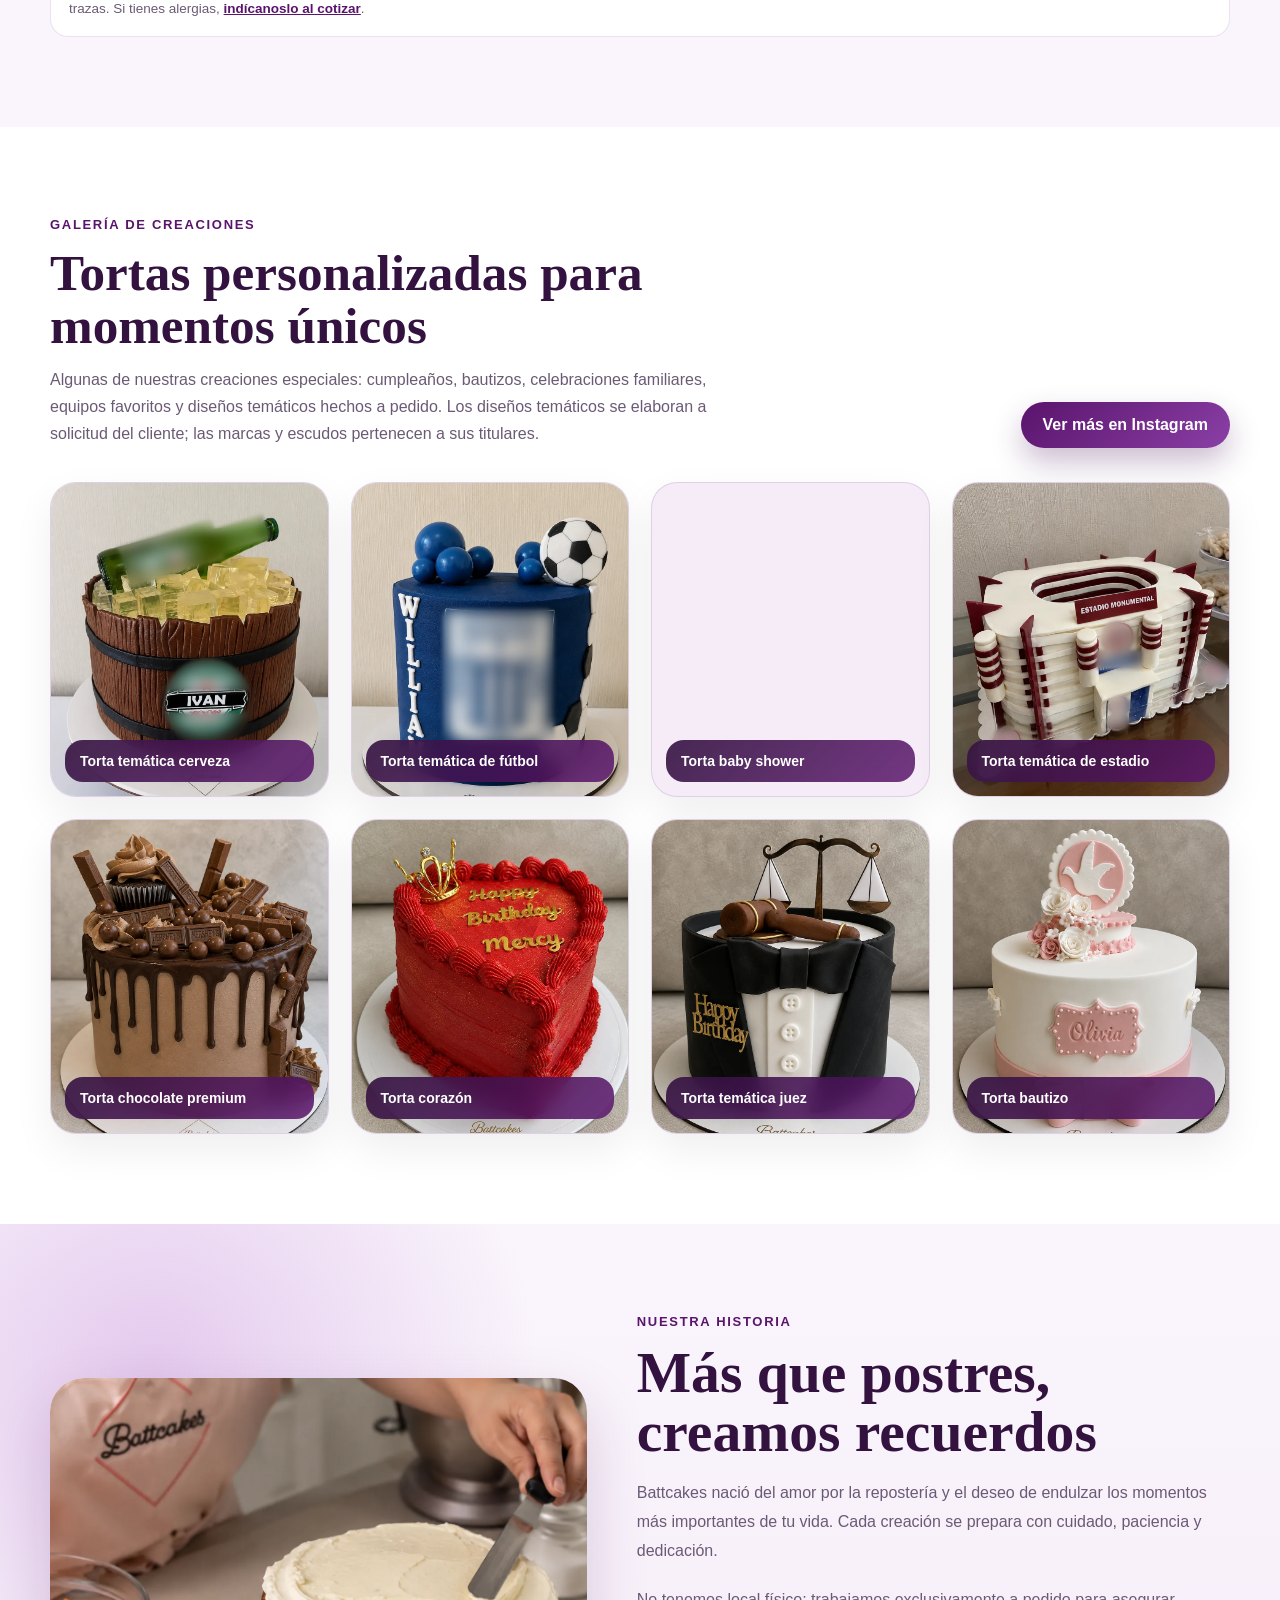
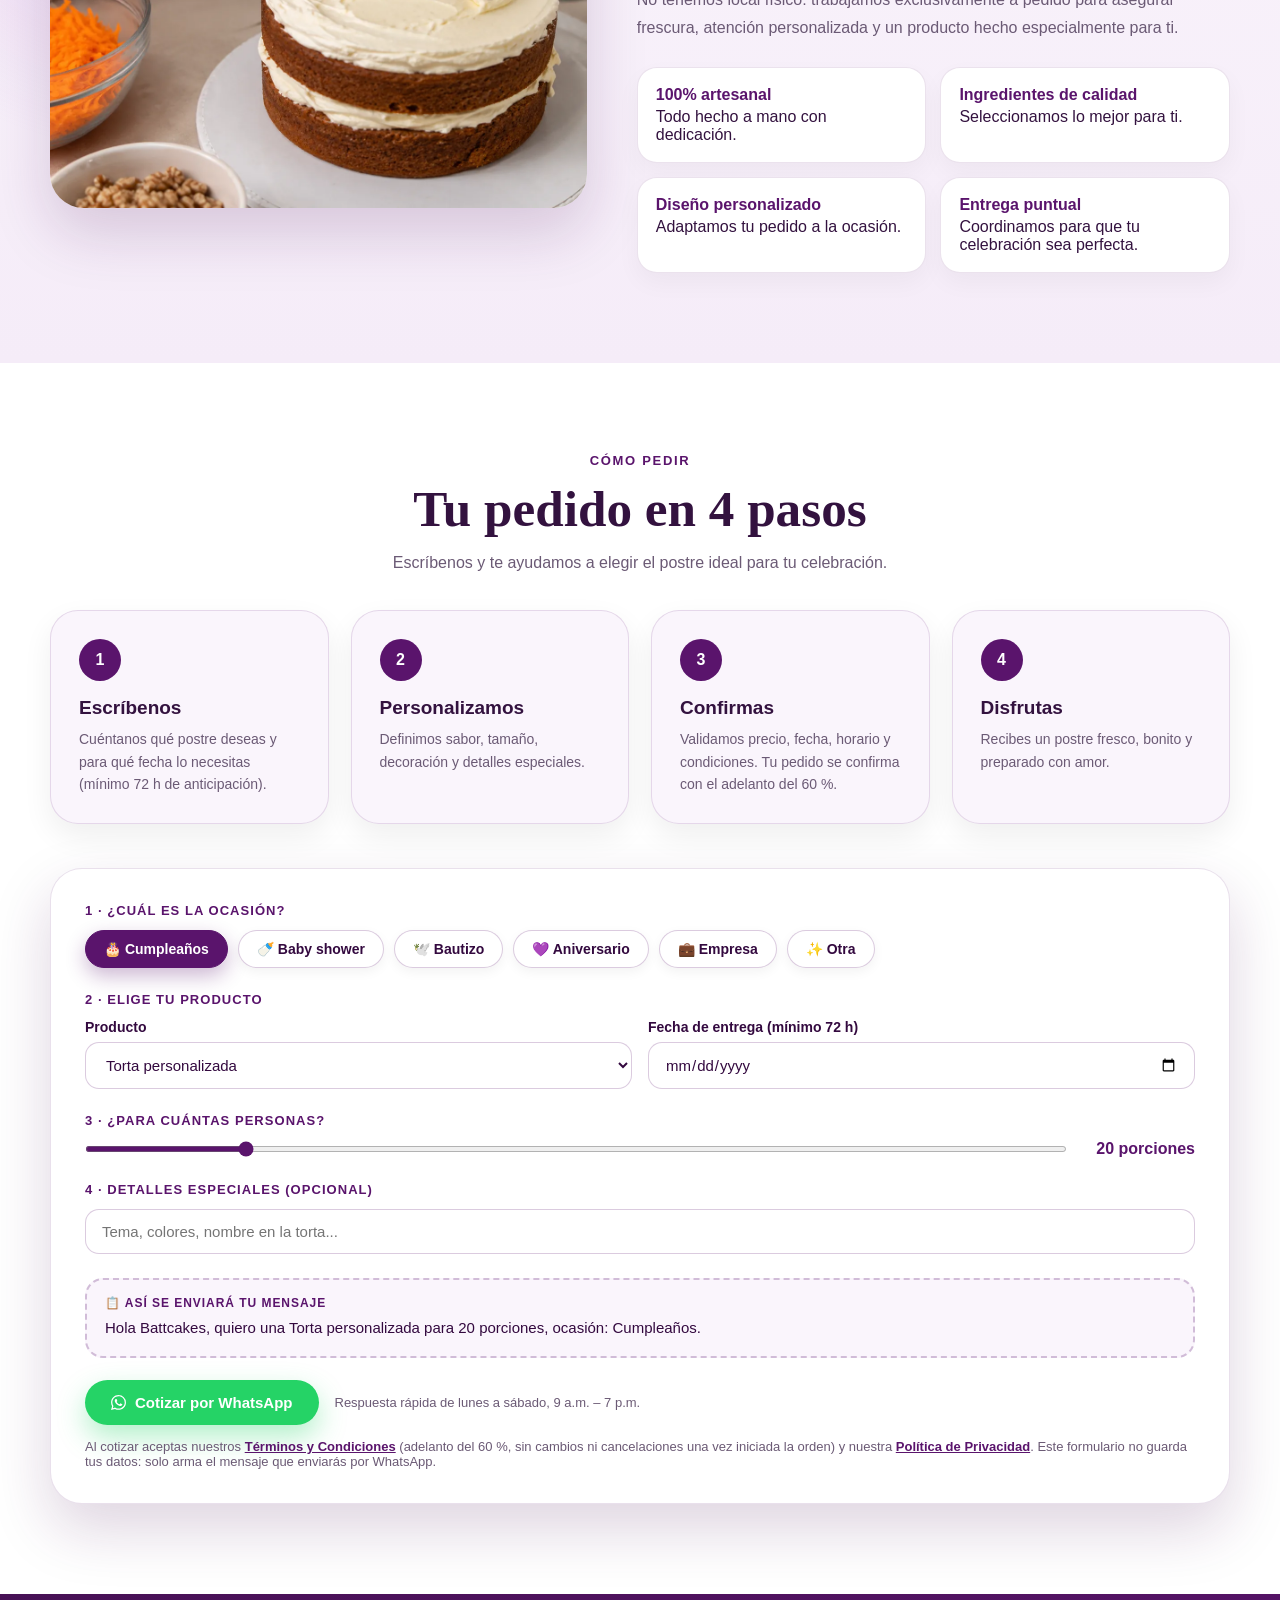
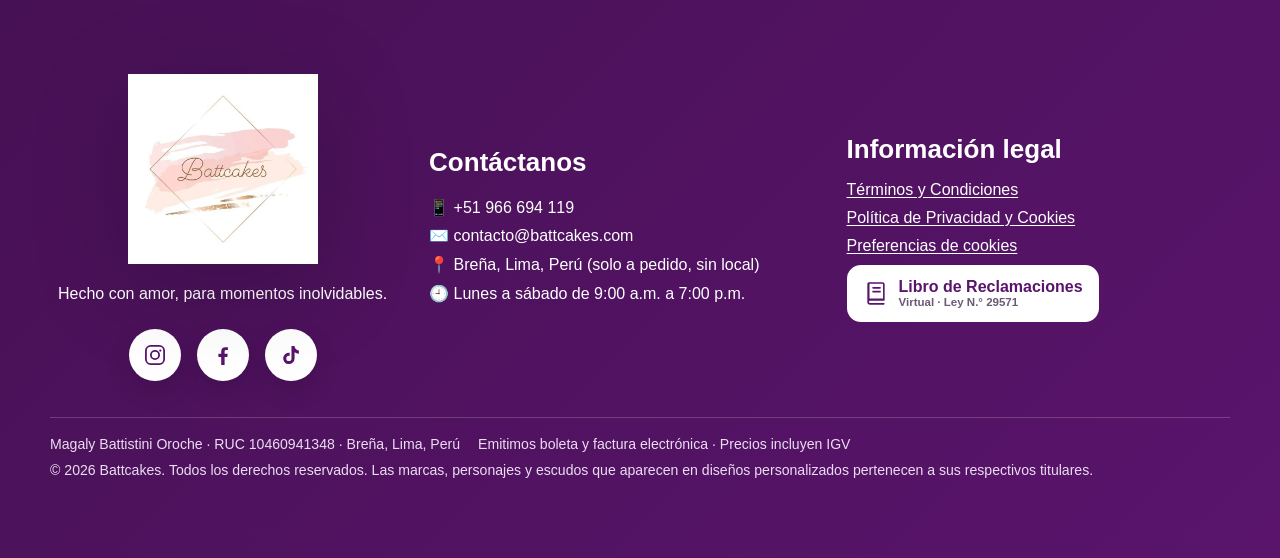
==== commit 41771d80: "Panel /admin para editar productos, galería y contacto - admin.html: pestañas de productos y precios" ====
--- a/index.html
+++ b/index.html
@@ -109,6 +109,7 @@
 .footer-libro{display:inline-flex;align-items:center;gap:10px;background:#fff;color:#5A146C;border-radius:14px;padding:10px 14px;font-weight:800;text-decoration:none!important;max-width:100%;border:2px solid #fff;line-height:1.2}.footer-libro:hover{background:#F5ECF8}.footer-libro .fa-svg{width:26px;height:26px}.footer-libro small{display:block;font-weight:600;font-size:.72rem;color:#6B5A75}
 .footer-legal{margin-top:36px;padding-top:18px;border-top:1px solid rgba(255,255,255,.18);display:grid;gap:10px;font-size:.88rem;color:#EBDDF1}.footer-legal .links{display:flex;flex-wrap:wrap;gap:6px 18px}
 @media(max-width:720px){.footer-libro{margin:auto}.contact-legal ul{justify-items:center}}
+.bc-anuncio{background:linear-gradient(135deg,#5A146C,#8A3FA5);color:#fff;text-align:center;font-weight:700;font-size:14px;padding:10px 16px;line-height:1.4}html[data-theme="dark"] .bc-anuncio{background:linear-gradient(135deg,#301240,#5A146C)}
 </style>
 <!-- Google tag (gtag.js) — Consent Mode v2: sin cookies ni identificadores hasta que el visitante acepte en el aviso -->
 <script>
@@ -141,7 +142,7 @@
 <section class="hero" id="inicio"><div class="container hero-grid"><div><div class="eyebrow">Pastelería artesanal a pedido</div><h1><span>Hecho con amor,</span><br>para momentos inolvidables</h1><p>En Battcakes creamos tortas y postres artesanales con ingredientes de calidad y el toque casero que hace especial cada celebración.</p><div class="hero-buttons"><a class="btn btn-primary" href="https://wa.me/51966694119?text=Hola%20Battcakes%2C%20quiero%20cotizar%20un%20pedido" target="_blank" rel="noopener noreferrer"><svg class="fa-svg" aria-hidden="true" focusable="false"><use href="#i-wa"/></svg> Pedir por WhatsApp</a><a class="btn btn-outline" href="#productos">Ver productos</a></div><div class="hero-badges"><div class="badge"><strong>Hecho con amor</strong>Como hecho en casa.</div><div class="badge"><strong>Ingredientes premium</strong>Frescura y calidad.</div><div class="badge"><strong>Pedidos a medida</strong>Para cada ocasión.</div></div></div><div class="hero-card"><img class="hero-cake" src="img/torta-battcakes.webp" alt="Torta Battcakes" width="1024" height="1024" fetchpriority="high"><img class="floating-logo" src="img/battcakes-logo.webp" alt="Battcakes" width="700" height="700"></div></div></section>
 <div class="container category-strip"><div class="category-box"><div class="category-item"><div class="icon">🎂</div><div><h3>Tortas personalizadas</h3><p>Diseños dulces para tus celebraciones.</p></div></div><div class="category-item"><div class="icon">🧁</div><div><h3>Cupcakes deliciosos</h3><p>Pequeños detalles que enamoran.</p></div></div><div class="category-item"><div class="icon">🍫</div><div><h3>Brownies &amp; Postres</h3><p>Intensidad casera que se disfruta.</p></div></div><div class="category-item"><div class="icon">🍰</div><div><h3>Postres artesanales</h3><p>Sabores con calidad y dedicación.</p></div></div></div></div>
 <section id="productos"><div class="container"><div class="section-head"><div class="section-title"><div class="eyebrow">Lo más pedido</div><h2>Productos destacados</h2><p>Elige tu favorito y escríbenos por WhatsApp para coordinar tamaño, fecha de entrega y personalización.</p></div><a class="btn btn-outline" href="https://wa.me/51966694119?text=Hola%20Battcakes%2C%20quiero%20cotizar%20un%20pedido" target="_blank" rel="noopener noreferrer">Cotizar pedido</a></div>
-<div class="product-grid">
+<div class="product-grid" id="productos-grid">
 <article class="product-card"><div class="product-img"><img src="img/torta-de-zanahoria.webp" alt="Torta de Zanahoria" width="1200" height="800" loading="lazy" decoding="async"></div><div class="product-body"><h3>Torta de Zanahoria</h3><p>Bizcocho de zanahoria con nueces, especias y suave frosting de queso crema.</p><div class="price-row"><span class="price">Desde S/ 40.00</span><a class="add" href="https://wa.me/51966694119?text=Hola%20Battcakes%2C%20quiero%20pedir%20una%20Torta%20de%20Zanahoria" target="_blank" rel="noopener noreferrer" aria-label="Pedir Torta de Zanahoria por WhatsApp">+</a></div></div></article>
 <article class="product-card"><div class="product-img"><img src="img/torta-de-chocolate.webp" alt="Torta de Chocolate" width="1200" height="1120" loading="lazy" decoding="async"></div><div class="product-body"><h3>Torta de Chocolate</h3><p>Bizcocho de chocolate húmedo con ganache de chocolate y acabado brillante.</p><div class="price-row"><span class="price">Desde S/ 38.00</span><a class="add" href="https://wa.me/51966694119?text=Hola%20Battcakes%2C%20quiero%20pedir%20una%20Torta%20de%20Chocolate" target="_blank" rel="noopener noreferrer" aria-label="Pedir Torta de Chocolate por WhatsApp">+</a></div></div></article>
 <article class="product-card"><div class="product-img"><img src="img/tres-leches.webp" alt="Tres Leches" width="1200" height="800" loading="lazy" decoding="async"></div><div class="product-body"><h3>Tres Leches</h3><p>Suave bizcocho bañado en tres leches, coronado con crema chantilly y cerezas.</p><div class="price-row"><span class="price">Desde S/ 85.00</span><a class="add" href="https://wa.me/51966694119?text=Hola%20Battcakes%2C%20quiero%20pedir%20una%20Tres%20Leches" target="_blank" rel="noopener noreferrer" aria-label="Pedir Tres Leches por WhatsApp">+</a></div></div></article>
@@ -149,7 +150,7 @@
 </div>
 <div class="legal-note"><strong>Precios incluyen IGV.</strong> Los precios "Desde" corresponden al tamaño base y son referenciales: el precio final se confirma en tu cotización según tamaño, diseño y personalización. Emitimos boleta y factura electrónica. <strong>Alérgenos:</strong> nuestros productos se elaboran en un taller donde se usan gluten, huevo, lácteos, frutos secos, maní y soya; no podemos garantizar ausencia de trazas. Si tienes alergias, <a href="/terminos#alergenos">indícanoslo al cotizar</a>.</div>
 </div></section>
-<section class="creations" id="galeria"><div class="container"><div class="section-head"><div class="section-title"><div class="eyebrow">Galería de creaciones</div><h2>Tortas personalizadas para momentos únicos</h2><p>Algunas de nuestras creaciones especiales: cumpleaños, bautizos, celebraciones familiares, equipos favoritos y diseños temáticos hechos a pedido. Los diseños temáticos se elaboran a solicitud del cliente; las marcas y escudos pertenecen a sus titulares.</p></div><a class="btn btn-primary" href="https://www.instagram.com/battcakes/" target="_blank" rel="noopener noreferrer">Ver más en Instagram</a></div><div class="creations-grid">
+<section class="creations" id="galeria"><div class="container"><div class="section-head"><div class="section-title"><div class="eyebrow">Galería de creaciones</div><h2>Tortas personalizadas para momentos únicos</h2><p>Algunas de nuestras creaciones especiales: cumpleaños, bautizos, celebraciones familiares, equipos favoritos y diseños temáticos hechos a pedido. Los diseños temáticos se elaboran a solicitud del cliente; las marcas y escudos pertenecen a sus titulares.</p></div><a class="btn btn-primary" href="https://www.instagram.com/battcakes/" target="_blank" rel="noopener noreferrer">Ver más en Instagram</a></div><div class="creations-grid" id="galeria-grid">
 <div class="creation-card"><img src="img/torta-tematica-cerveza.webp" alt="Torta temática cerveza" width="960" height="1200" loading="lazy" decoding="async"><div class="creation-caption">Torta temática cerveza</div></div>
 <div class="creation-card"><img src="img/torta-tematica-futbol.webp" alt="Torta temática de fútbol" width="900" height="1200" loading="lazy" decoding="async"><div class="creation-caption">Torta temática de fútbol</div></div>
 <div class="creation-card"><img src="img/torta-baby-shower.webp" alt="Torta baby shower" width="900" height="1200" loading="lazy" decoding="async"><div class="creation-caption">Torta baby shower</div></div>
@@ -173,12 +174,13 @@
 <script>
 (function(){var f=document.getElementById('of-fecha');var d=new Date();d.setDate(d.getDate()+3);var p=function(n){return (n<10?'0':'')+n};f.min=d.getFullYear()+'-'+p(d.getMonth()+1)+'-'+p(d.getDate());
 document.querySelectorAll('#of-ocasiones .of-chip').forEach(function(ch){ch.addEventListener('click',function(){document.querySelectorAll('#of-ocasiones .of-chip').forEach(function(c){c.classList.remove('active')});ch.classList.add('active');ofActualizar()})});})();
+var BC_WA="51966694119";
 function ofMensaje(){var oc=document.querySelector('#of-ocasiones .of-chip.active').textContent.replace(/^[^ ]+ /,'');var prod=document.getElementById('of-producto').value;var n=document.getElementById('of-porciones').value;var fecha=document.getElementById('of-fecha').value;var det=document.getElementById('of-detalles').value.trim();var arts={'Torta personalizada':'una','Cupcakes':'','Brownies':'','Postres artesanales':'','Mesa dulce':'una'};var art=arts[prod]!==undefined&&arts[prod]!==''?arts[prod]+' ':'';var msg='Hola Battcakes, quiero '+art+prod+' para '+n+' porciones, ocasión: '+oc+'.';if(fecha){var p=fecha.split('-');msg+=' Fecha de entrega: '+p[2]+'/'+p[1]+'/'+p[0]+'.'}if(det)msg+=' Detalles: '+det+'.';return msg}
 function ofActualizar(){document.getElementById('of-porciones-label').textContent=document.getElementById('of-porciones').value+' porciones';document.getElementById('of-preview-text').textContent=ofMensaje()}
-function ofEnviar(){var f=document.getElementById('of-fecha');if(f.value&&f.min&&f.value<f.min){alert('La fecha de entrega debe ser con al menos 72 h de anticipación ('+f.min.split('-').reverse().join('/')+' o después).');f.focus();return;}window.open('https://wa.me/51966694119?text='+encodeURIComponent(ofMensaje()),'_blank','noopener')}
+function ofEnviar(){var f=document.getElementById('of-fecha');if(f.value&&f.min&&f.value<f.min){alert('La fecha de entrega debe ser con al menos 72 h de anticipación ('+f.min.split('-').reverse().join('/')+' o después).');f.focus();return;}window.open('https://wa.me/'+BC_WA+'?text='+encodeURIComponent(ofMensaje()),'_blank','noopener')}
 </script>
 </main>
-<footer class="contact" id="contacto"><div class="container"><div class="contact-grid"><div class="contact-logo"><img src="img/battcakes-logo.webp" alt="Battcakes" class="footer-logo" width="700" height="700" loading="lazy"><p>Hecho con amor, para momentos inolvidables.</p><div class="social-icons" style="justify-content:center"><a href="https://www.instagram.com/battcakes/" target="_blank" rel="noopener noreferrer" aria-label="Instagram de Battcakes"><svg class="fa-svg" aria-hidden="true" focusable="false"><use href="#i-ig"/></svg></a><a href="https://www.facebook.com/profile.php?id=100057123112930" target="_blank" rel="noopener noreferrer" aria-label="Facebook de Battcakes"><svg class="fa-svg" aria-hidden="true" focusable="false"><use href="#i-fb"/></svg></a><a href="https://www.tiktok.com/@battcakes" target="_blank" rel="noopener noreferrer" aria-label="TikTok de Battcakes"><svg class="fa-svg" aria-hidden="true" focusable="false"><use href="#i-tt"/></svg></a></div></div><div><h3>Contáctanos</h3><p>📱 <a href="https://wa.me/51966694119?text=Hola%20Battcakes%2C%20quiero%20hacer%20un%20pedido" target="_blank" rel="noopener noreferrer">+51 966 694 119</a></p><p>✉️ <a href="mailto:contacto@battcakes.com">contacto@battcakes.com</a></p><p>📍 Breña, Lima, Perú (solo a pedido, sin local)</p><p>🕘 Lunes a sábado de 9:00 a.m. a 7:00 p.m.</p></div><div class="contact-legal"><h3>Información legal</h3><ul><li><a href="/terminos">Términos y Condiciones</a></li><li><a href="/privacidad">Política de Privacidad y Cookies</a></li><li><a href="/privacidad#cookies" data-cookies>Preferencias de cookies</a></li><li><a class="footer-libro" href="/libro-de-reclamaciones"><svg class="fa-svg" aria-hidden="true" focusable="false"><use href="#i-book"/></svg><span>Libro de Reclamaciones<small>Virtual · Ley N.° 29571</small></span></a></li></ul></div></div><div class="footer-legal"><div class="links"><span>Magaly Battistini Oroche · RUC 10460941348 · Breña, Lima, Perú</span><span>Emitimos boleta y factura electrónica · Precios incluyen IGV</span></div><div>© <span id="year">2026</span> Battcakes. Todos los derechos reservados. Las marcas, personajes y escudos que aparecen en diseños personalizados pertenecen a sus respectivos titulares.</div></div></div></footer>
+<footer class="contact" id="contacto"><div class="container"><div class="contact-grid"><div class="contact-logo"><img src="img/battcakes-logo.webp" alt="Battcakes" class="footer-logo" width="700" height="700" loading="lazy"><p>Hecho con amor, para momentos inolvidables.</p><div class="social-icons" style="justify-content:center"><a href="https://www.instagram.com/battcakes/" target="_blank" rel="noopener noreferrer" aria-label="Instagram de Battcakes"><svg class="fa-svg" aria-hidden="true" focusable="false"><use href="#i-ig"/></svg></a><a href="https://www.facebook.com/profile.php?id=100057123112930" target="_blank" rel="noopener noreferrer" aria-label="Facebook de Battcakes"><svg class="fa-svg" aria-hidden="true" focusable="false"><use href="#i-fb"/></svg></a><a href="https://www.tiktok.com/@battcakes" target="_blank" rel="noopener noreferrer" aria-label="TikTok de Battcakes"><svg class="fa-svg" aria-hidden="true" focusable="false"><use href="#i-tt"/></svg></a></div></div><div><h3>Contáctanos</h3><p>📱 <a href="https://wa.me/51966694119?text=Hola%20Battcakes%2C%20quiero%20hacer%20un%20pedido" target="_blank" rel="noopener noreferrer">+51 966 694 119</a></p><p>✉️ <a id="c-email" href="mailto:contacto@battcakes.com">contacto@battcakes.com</a></p><p>📍 <span id="c-zona">Breña, Lima, Perú (solo a pedido, sin local)</span></p><p>🕘 <span id="c-horario">Lunes a sábado de 9:00 a.m. a 7:00 p.m.</span></p></div><div class="contact-legal"><h3>Información legal</h3><ul><li><a href="/terminos">Términos y Condiciones</a></li><li><a href="/privacidad">Política de Privacidad y Cookies</a></li><li><a href="/privacidad#cookies" data-cookies>Preferencias de cookies</a></li><li><a class="footer-libro" href="/libro-de-reclamaciones"><svg class="fa-svg" aria-hidden="true" focusable="false"><use href="#i-book"/></svg><span>Libro de Reclamaciones<small>Virtual · Ley N.° 29571</small></span></a></li></ul></div></div><div class="footer-legal"><div class="links"><span>Magaly Battistini Oroche · RUC 10460941348 · Breña, Lima, Perú</span><span>Emitimos boleta y factura electrónica · Precios incluyen IGV</span></div><div>© <span id="year">2026</span> Battcakes. Todos los derechos reservados. Las marcas, personajes y escudos que aparecen en diseños personalizados pertenecen a sus respectivos titulares.</div></div></div></footer>
 <a class="whatsapp-float" href="https://wa.me/51966694119?text=Hola%20Battcakes%2C%20quiero%20hacer%20un%20pedido" target="_blank" rel="noopener noreferrer" aria-label="Escribir a Battcakes por WhatsApp"><svg class="fa-svg" aria-hidden="true" focusable="false"><use href="#i-wa"/></svg></a>
 <script>
 (function(){
@@ -208,4 +210,36 @@
 })();
 </script>
 <script src="consent.js" defer></script>
+<script>
+/* Contenido editable desde /admin: si la API responde, reemplaza productos, galería y contacto. Si falla, queda el HTML de arriba. */
+(function(){
+  if(!window.fetch)return;
+  function esc(s){return String(s==null?'':s).replace(/[&<>"']/g,function(c){return{'&':'&amp;','<':'&lt;','>':'&gt;','"':'&quot;',"'":'&#39;'}[c];});}
+  var FOTO=/^(img\/[a-z0-9-]+\.(webp|png|jpg)|\/api\/foto\/subidas\/[a-z0-9]+\.(webp|png|jpg))$/;
+  function wa(num,texto){return 'https://wa.me/'+num+'?text='+encodeURIComponent(texto);}
+  fetch('/api/contenido').then(function(r){return r.ok?r.json():null;}).then(function(j){
+    if(!j||!j.ok||!j.contenido)return;var c=j.contenido,k=c.contacto||{};
+    if(/^51\d{9}$/.test(k.whatsapp||'')){
+      BC_WA=k.whatsapp;
+      document.querySelectorAll('a[href^="https://wa.me/"]').forEach(function(a){a.href=a.href.replace(/wa\.me\/\d+/,'wa.me/'+k.whatsapp);});
+    }
+    var prods=(c.productos||[]).filter(function(p){return p.visible&&FOTO.test(p.foto);});
+    var pg=document.getElementById('productos-grid');
+    if(pg){pg.innerHTML=prods.map(function(p){var precio=Number(p.precio)>0?'Desde S/ '+Number(p.precio).toFixed(2):'Consultar';
+      return '<article class="product-card"><div class="product-img"><img src="'+esc(p.foto)+'" alt="'+esc(p.nombre)+'" loading="lazy" decoding="async"></div><div class="product-body"><h3>'+esc(p.nombre)+'</h3><p>'+esc(p.descripcion)+'</p><div class="price-row"><span class="price">'+precio+'</span><a class="add" href="'+esc(wa(BC_WA,'Hola Battcakes, quiero pedir '+p.nombre))+'" target="_blank" rel="noopener noreferrer" aria-label="Pedir '+esc(p.nombre)+' por WhatsApp">+</a></div></div></article>';}).join('');
+      pg.hidden=!prods.length;}
+    var gal=(c.galeria||[]).filter(function(g){return g.visible&&FOTO.test(g.foto);});
+    var gg=document.getElementById('galeria-grid');
+    if(gg){gg.innerHTML=gal.map(function(g){return '<div class="creation-card"><img src="'+esc(g.foto)+'" alt="'+esc(g.titulo)+'" loading="lazy" decoding="async"><div class="creation-caption">'+esc(g.titulo)+'</div></div>';}).join('');
+      var sg=document.getElementById('galeria');if(sg)sg.hidden=!gal.length;}
+    if(k.email){var e=document.getElementById('c-email');if(e){e.textContent=k.email;e.href='mailto:'+k.email;}}
+    if(k.zona){var z=document.getElementById('c-zona');if(z)z.textContent=k.zona;}
+    if(k.horario){var h=document.getElementById('c-horario');if(h)h.textContent=k.horario;}
+    [['instagram','Instagram'],['facebook','Facebook'],['tiktok','TikTok']].forEach(function(r){
+      document.querySelectorAll('a[aria-label="'+r[1]+' de Battcakes"]').forEach(function(a){if(k[r[0]])a.href=k[r[0]];else a.hidden=true;});
+    });
+    if(k.anuncio){var d=document.createElement('div');d.className='bc-anuncio';d.setAttribute('role','note');d.textContent=k.anuncio;var hd=document.querySelector('.site-header');hd.parentNode.insertBefore(d,hd);}
+  }).catch(function(){});
+})();
+</script>
 </body></html>
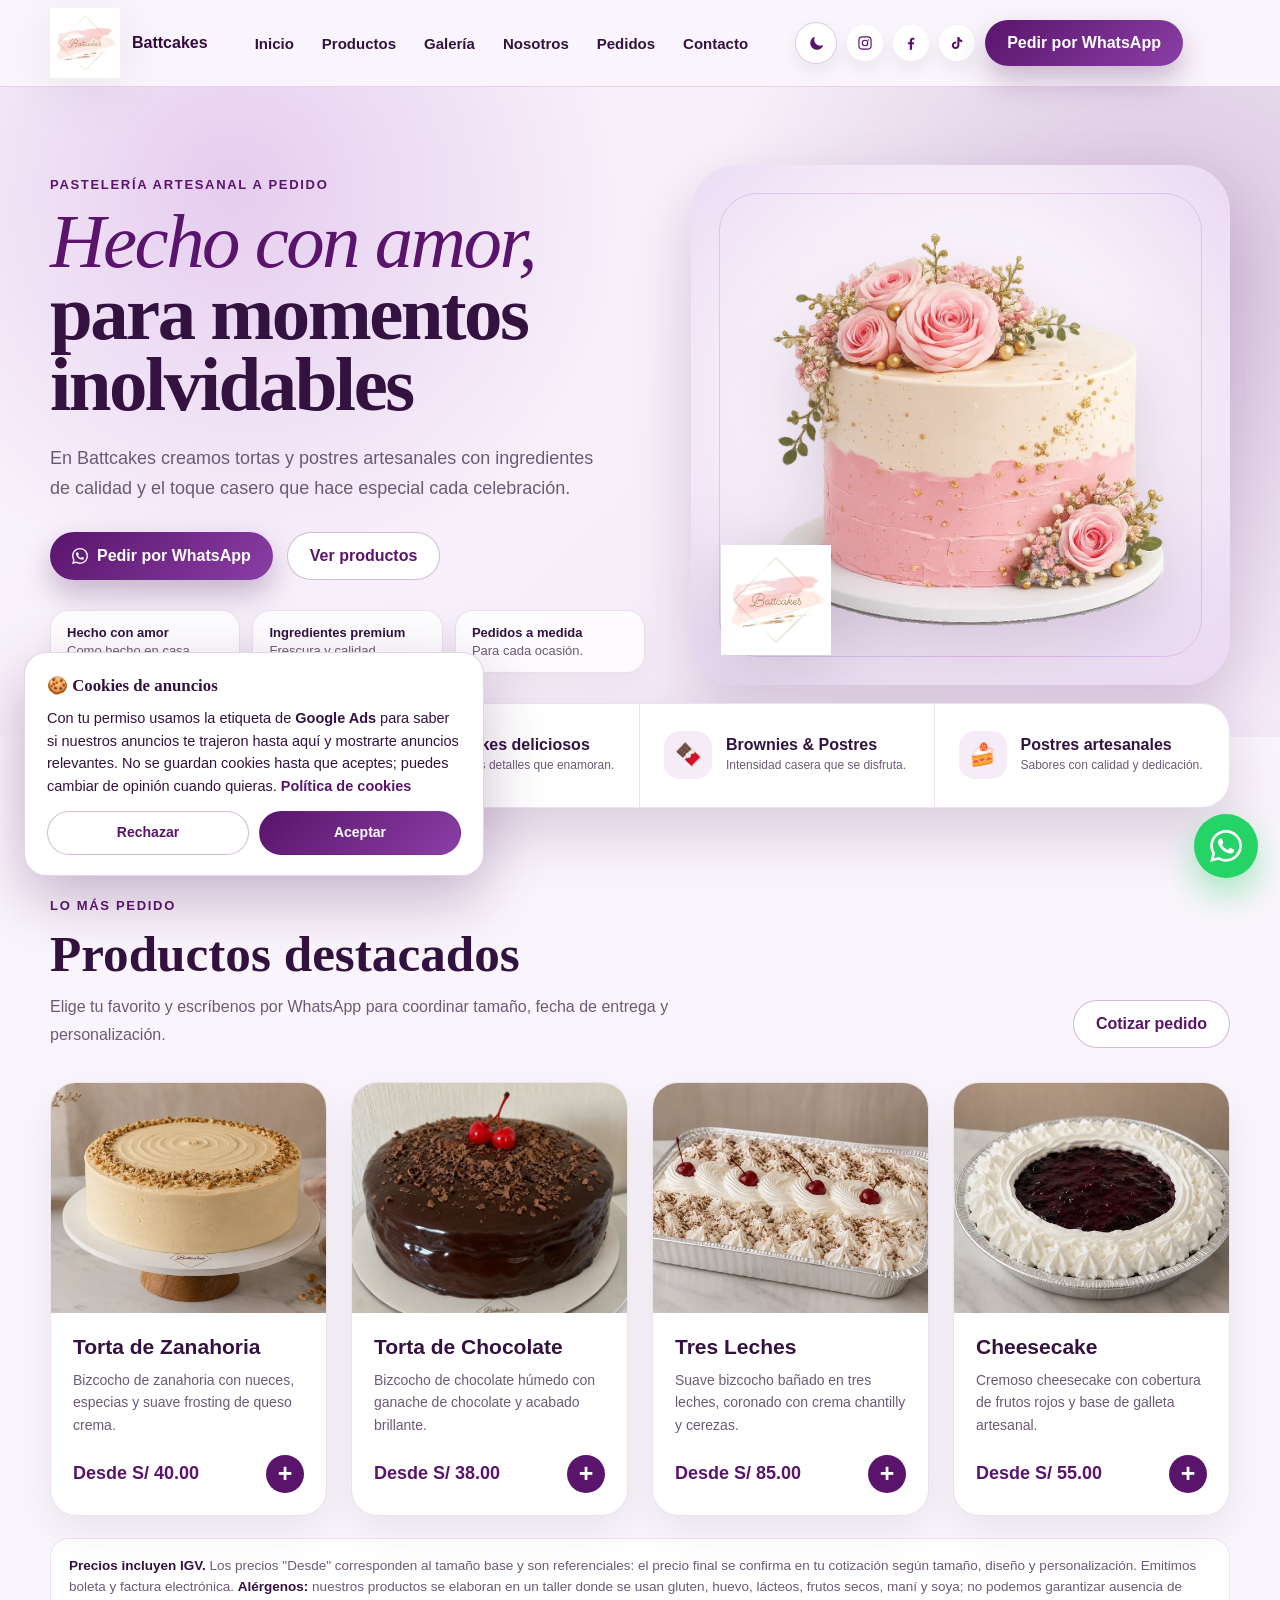
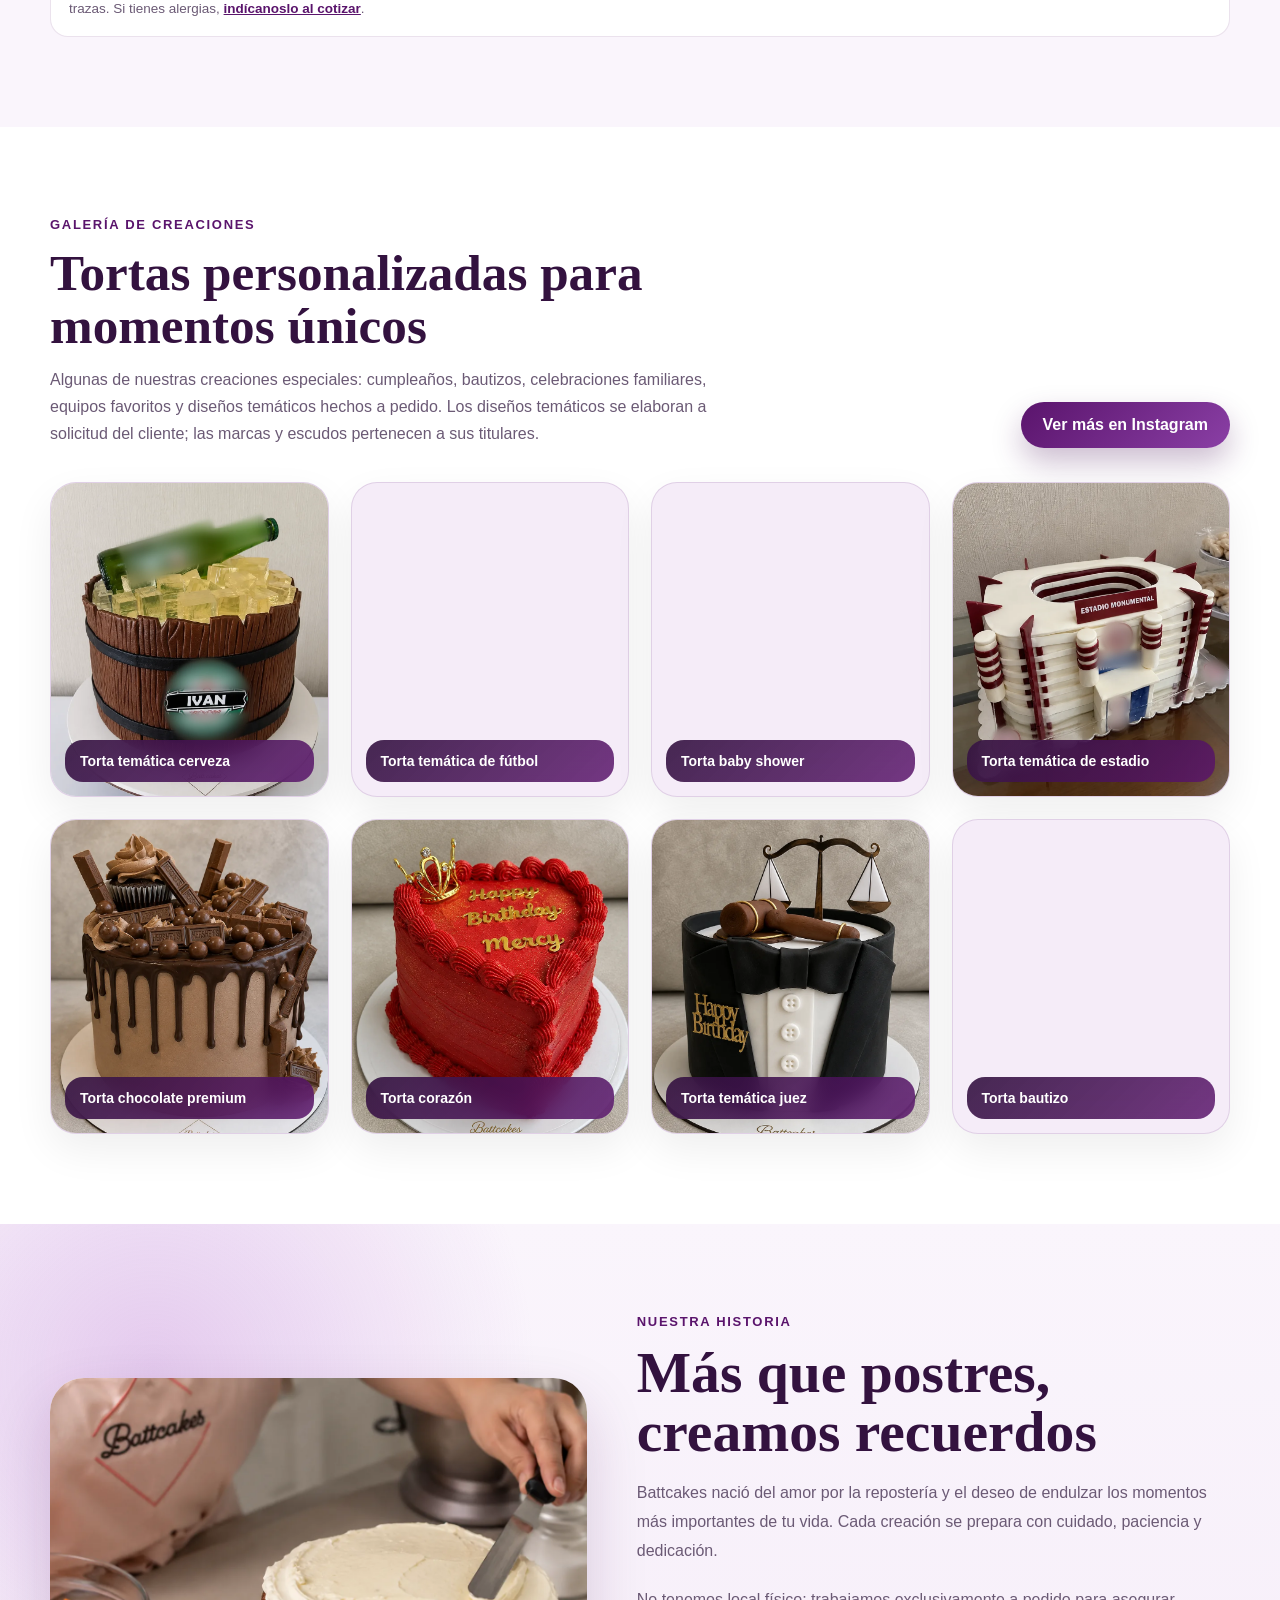
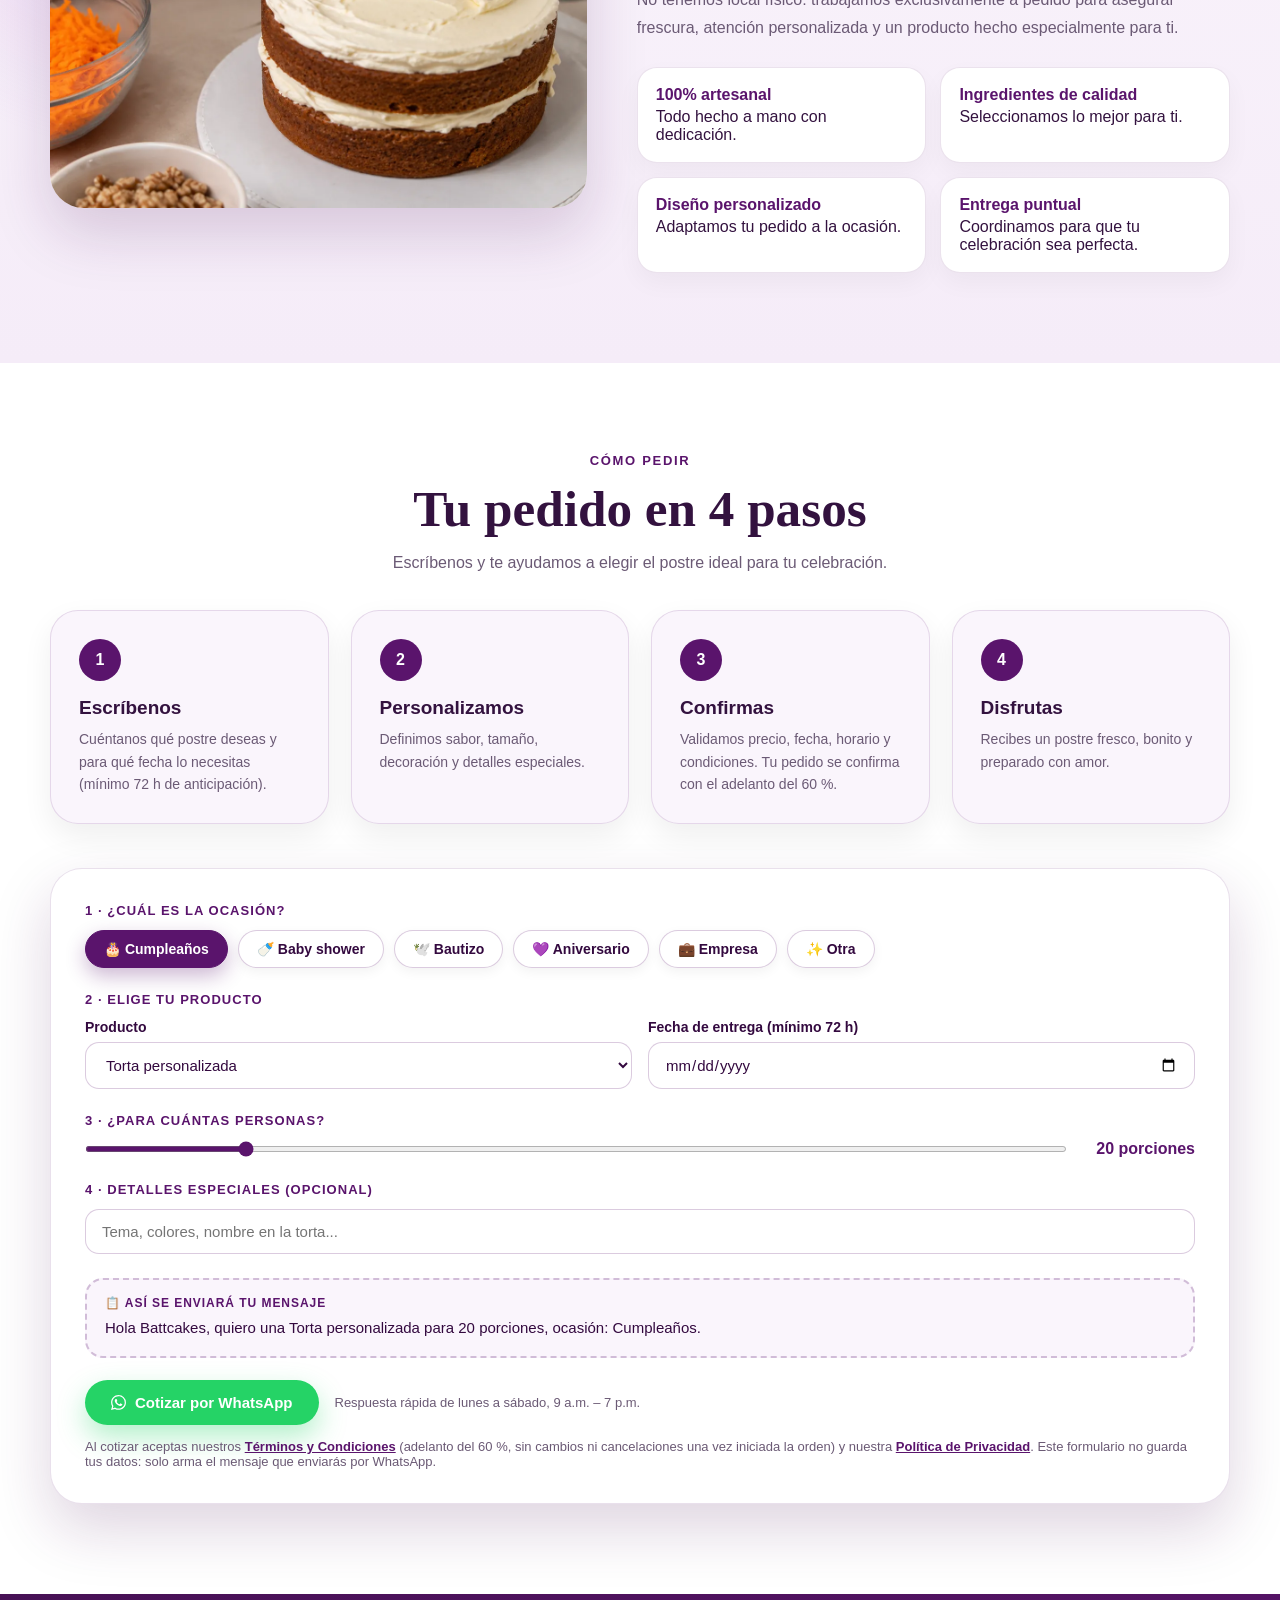
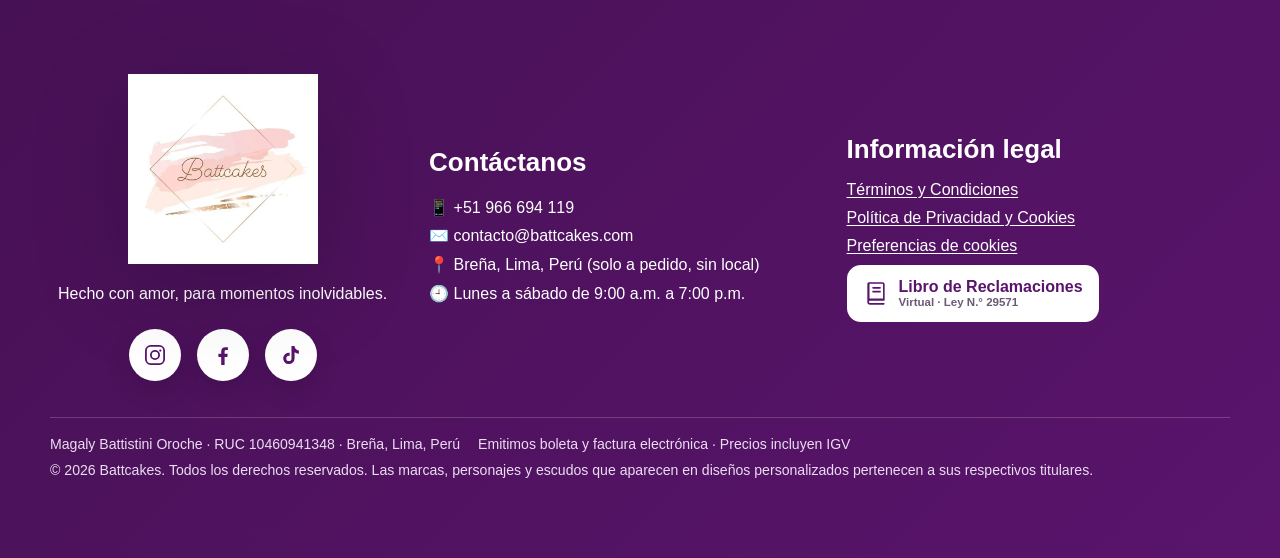
==== commit fd40360c: "Cotizador: precio de las opciones según el tamaño Cada opción puede costar lo mismo en todo tamaño, " ====
--- a/index.html
+++ b/index.html
@@ -110,6 +110,45 @@
 .footer-legal{margin-top:36px;padding-top:18px;border-top:1px solid rgba(255,255,255,.18);display:grid;gap:10px;font-size:.88rem;color:#EBDDF1}.footer-legal .links{display:flex;flex-wrap:wrap;gap:6px 18px}
 @media(max-width:720px){.footer-libro{margin:auto}.contact-legal ul{justify-items:center}}
 .bc-anuncio{background:linear-gradient(135deg,#5A146C,#8A3FA5);color:#fff;text-align:center;font-weight:700;font-size:14px;padding:10px 16px;line-height:1.4}html[data-theme="dark"] .bc-anuncio{background:linear-gradient(135deg,#301240,#5A146C)}
+.cz-previa{background:#FFE9C2;color:#7A4B00;font-weight:800;font-size:13px;border-radius:14px;padding:10px 14px;margin-bottom:14px;text-align:center}
+.cz-cab h3{font-family:Georgia,serif;font-size:clamp(24px,3vw,32px);color:var(--brown);margin-bottom:4px}.cz-cab p{color:#6B5A75;font-size:15px}
+.cz-progreso{height:8px;border-radius:999px;background:var(--soft);margin:18px 0 10px;overflow:hidden}.cz-progreso span{display:block;height:100%;border-radius:999px;background:linear-gradient(90deg,#5A146C,#BC7CD4);transition:width .35s}
+.cz-paso{font-size:13px;color:#6B5A75;letter-spacing:.02em}.cz-paso b{color:var(--pink);font-size:15px}
+.cz-cuerpo{margin:20px 0 6px;min-height:150px}
+.cz-grid{display:grid;grid-template-columns:repeat(auto-fill,minmax(150px,1fr));gap:12px}.cz-grid.grande{grid-template-columns:repeat(auto-fill,minmax(200px,1fr))}.cz-grid.chico{grid-template-columns:repeat(auto-fill,minmax(120px,1fr))}
+.cz-card{position:relative;display:flex;flex-direction:column;align-items:center;gap:6px;text-align:center;padding:16px 12px;border-radius:20px;border:2px solid rgba(90,20,108,.14);background:#fff;color:var(--brown);font:inherit;cursor:pointer;transition:.2s;box-shadow:0 6px 16px #0000000a}
+.cz-card:hover{border-color:rgba(90,20,108,.45);transform:translateY(-2px)}
+.cz-card.activa{border-color:var(--pink);background:var(--soft);box-shadow:0 10px 24px rgba(90,20,108,.18)}
+.cz-card-t{font-weight:800;font-size:15px;line-height:1.25}.cz-card-s{font-size:12.5px;color:#6B5A75;line-height:1.35}
+.cz-card-p{margin-top:auto;font-weight:900;font-size:14px;color:var(--pink);background:#F5ECF8;border-radius:999px;padding:4px 12px}
+.cz-card.activa .cz-card-p{background:#fff}
+.cz-check{position:absolute;top:10px;right:10px;width:24px;height:24px;border-radius:50%;border:2px solid rgba(90,20,108,.25);display:grid;place-items:center;font-size:13px;font-weight:900;color:transparent;background:#fff}
+.cz-card.activa .cz-check{background:var(--pink);border-color:var(--pink);color:#fff}
+.cz-media{width:56px;height:56px;border-radius:50%;display:grid;place-items:center;overflow:hidden;font-size:28px;flex:0 0 auto}
+.cz-media.grande{width:100%;height:130px;border-radius:14px;font-size:58px;background:#F5ECF8}
+.cz-media img{width:100%;height:100%;object-fit:cover}
+.cz-media.color{border:3px solid #fff;box-shadow:0 0 0 1px rgba(90,20,108,.2),0 6px 14px #0002;font-size:22px}
+.cz-media.emoji{background:#F5ECF8}
+.cz-sub{font-weight:800;color:var(--brown);margin:20px 0 10px;font-size:15px}.cz-sub small{font-weight:600;color:#6B5A75}
+.cz-ayuda{color:#6B5A75;font-size:14px;margin:0 0 12px}.cz-nota{color:#6B5A75;font-size:13px;margin-top:10px}
+.cz-chips{display:flex;flex-wrap:wrap;gap:10px}
+.cz-fila input{width:100%;max-width:420px;padding:13px 16px;border-radius:14px;border:1px solid rgba(90,20,108,.22);background:#fff;font:inherit;font-size:15px;color:var(--brown)}
+.cz-error{color:#B00020;font-weight:700;margin-top:14px}
+.cz-tabla{width:100%;border-collapse:collapse;font-size:15px}.cz-tabla td{padding:7px 0;border-bottom:1px dashed rgba(90,20,108,.15)}.cz-tabla td:last-child{text-align:right;white-space:nowrap;font-weight:700}
+.cz-tabla tr.total td{font-size:19px;font-weight:900;color:var(--pink);border-bottom:2px solid rgba(90,20,108,.25);padding-top:12px}
+.cz-pie{position:sticky;bottom:12px;z-index:5;display:flex;align-items:center;justify-content:space-between;gap:12px;flex-wrap:wrap;margin-top:22px;padding:12px 14px;border-radius:20px;background:rgba(255,255,255,.95);backdrop-filter:blur(8px);border:1px solid rgba(90,20,108,.14);box-shadow:0 14px 34px rgba(71,17,85,.16)}
+.cz-total{font-size:14px;color:#6B5A75}.cz-total b{display:block;font-size:22px;color:var(--pink)}
+.cz-botones{display:flex;gap:10px;margin-left:auto}.cz-botones .btn[disabled]{opacity:.45;cursor:not-allowed;transform:none}
+.cz-legal{color:#6B5A75;font-size:12.5px;margin-top:14px}.cz-legal a{color:var(--pink);font-weight:700;text-decoration:underline}
+html[data-theme="dark"] .cz-cab h3,html[data-theme="dark"] .cz-sub,html[data-theme="dark"] .cz-card{color:#F8F2FB}
+html[data-theme="dark"] .cz-cab p,html[data-theme="dark"] .cz-paso,html[data-theme="dark"] .cz-card-s,html[data-theme="dark"] .cz-ayuda,html[data-theme="dark"] .cz-nota,html[data-theme="dark"] .cz-total,html[data-theme="dark"] .cz-legal,html[data-theme="dark"] .cz-sub small{color:#CFBBDA}
+html[data-theme="dark"] .cz-card{background:#190823;border-color:rgba(188,124,212,.22)}html[data-theme="dark"] .cz-card.activa{background:#301240;border-color:#BC7CD4}
+html[data-theme="dark"] .cz-card-p{background:#301240;color:#DCB4EF}html[data-theme="dark"] .cz-card.activa .cz-card-p{background:#190823}
+html[data-theme="dark"] .cz-media.emoji,html[data-theme="dark"] .cz-media.grande{background:#301240}html[data-theme="dark"] .cz-progreso{background:#190823}
+html[data-theme="dark"] .cz-paso b,html[data-theme="dark"] .cz-total b,html[data-theme="dark"] .cz-tabla tr.total td,html[data-theme="dark"] .cz-legal a{color:#DCB4EF}
+html[data-theme="dark"] .cz-pie{background:rgba(40,14,51,.95);border-color:rgba(188,124,212,.22)}html[data-theme="dark"] .cz-fila input{background:#190823;border-color:rgba(188,124,212,.28);color:#F8F2FB}
+html[data-theme="dark"] .cz-check{background:#190823}html[data-theme="dark"] .cz-card.activa .cz-check{background:#BC7CD4;border-color:#BC7CD4;color:#190823}
+@media(max-width:720px){body.cz-visible .whatsapp-float{bottom:132px}.cz-grid,.cz-grid.chico{grid-template-columns:repeat(2,1fr)}.cz-grid.grande{grid-template-columns:1fr}.cz-media.grande{height:110px}.cz-pie{bottom:8px}.cz-botones{width:100%}.cz-botones>*{flex:1}}
 </style>
 <!-- Google tag (gtag.js) — Consent Mode v2: sin cookies ni identificadores hasta que el visitante acepte en el aviso -->
 <script>
@@ -210,6 +249,7 @@
 })();
 </script>
 <script src="consent.js" defer></script>
+<script src="cotizador.js?v=5"></script>
 <script>
 /* Contenido editable desde /admin: si la API responde, reemplaza productos, galería y contacto. Si falla, queda el HTML de arriba. */
 (function(){
@@ -238,6 +278,8 @@
     [['instagram','Instagram'],['facebook','Facebook'],['tiktok','TikTok']].forEach(function(r){
       document.querySelectorAll('a[aria-label="'+r[1]+' de Battcakes"]').forEach(function(a){if(k[r[0]])a.href=k[r[0]];else a.hidden=true;});
     });
+    var previa=/[?&]vista-previa=cotizador/.test(location.search);
+    if(c.cotizador&&(c.cotizador.activo||previa)&&window.bcCotizador){try{window.bcCotizador(c.cotizador,BC_WA,previa);}catch(er){console.log('Cotizador:',er);}}
     if(k.anuncio){var d=document.createElement('div');d.className='bc-anuncio';d.setAttribute('role','note');d.textContent=k.anuncio;var hd=document.querySelector('.site-header');hd.parentNode.insertBefore(d,hd);}
   }).catch(function(){});
 })();
